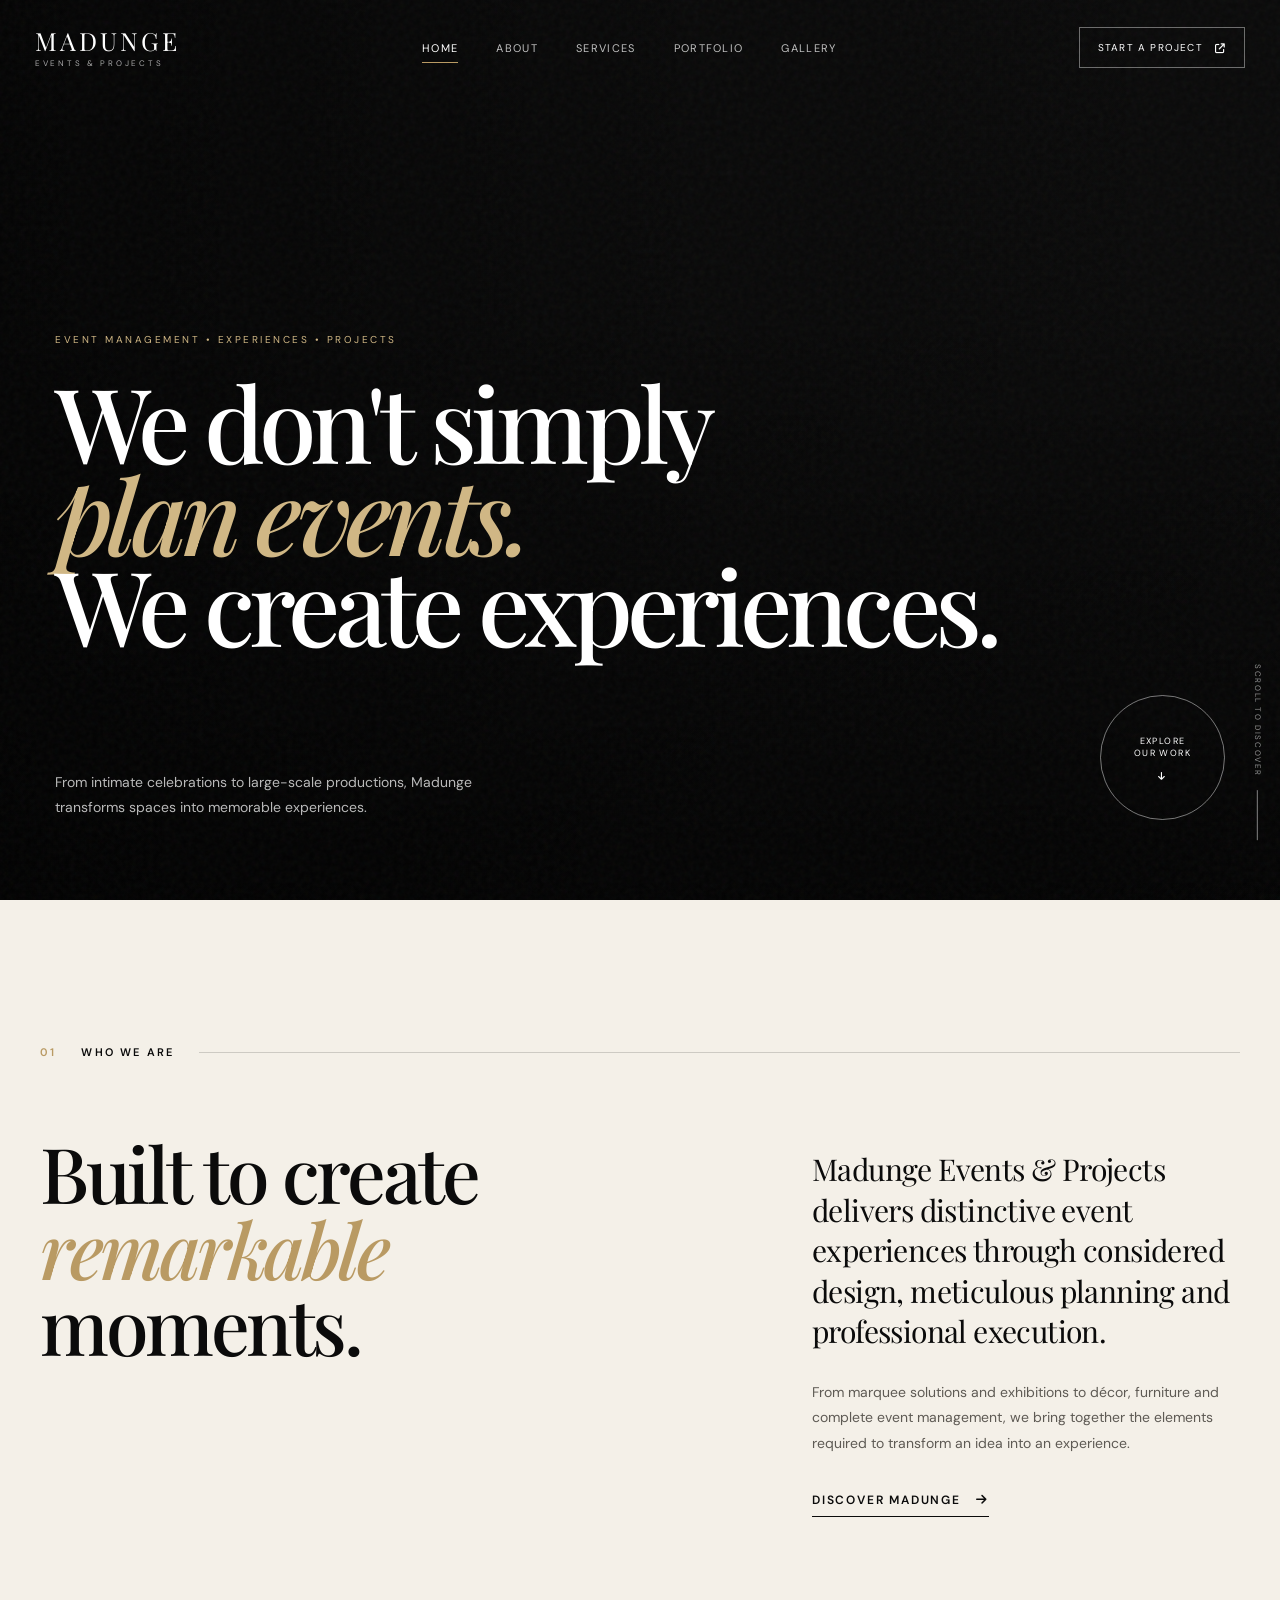
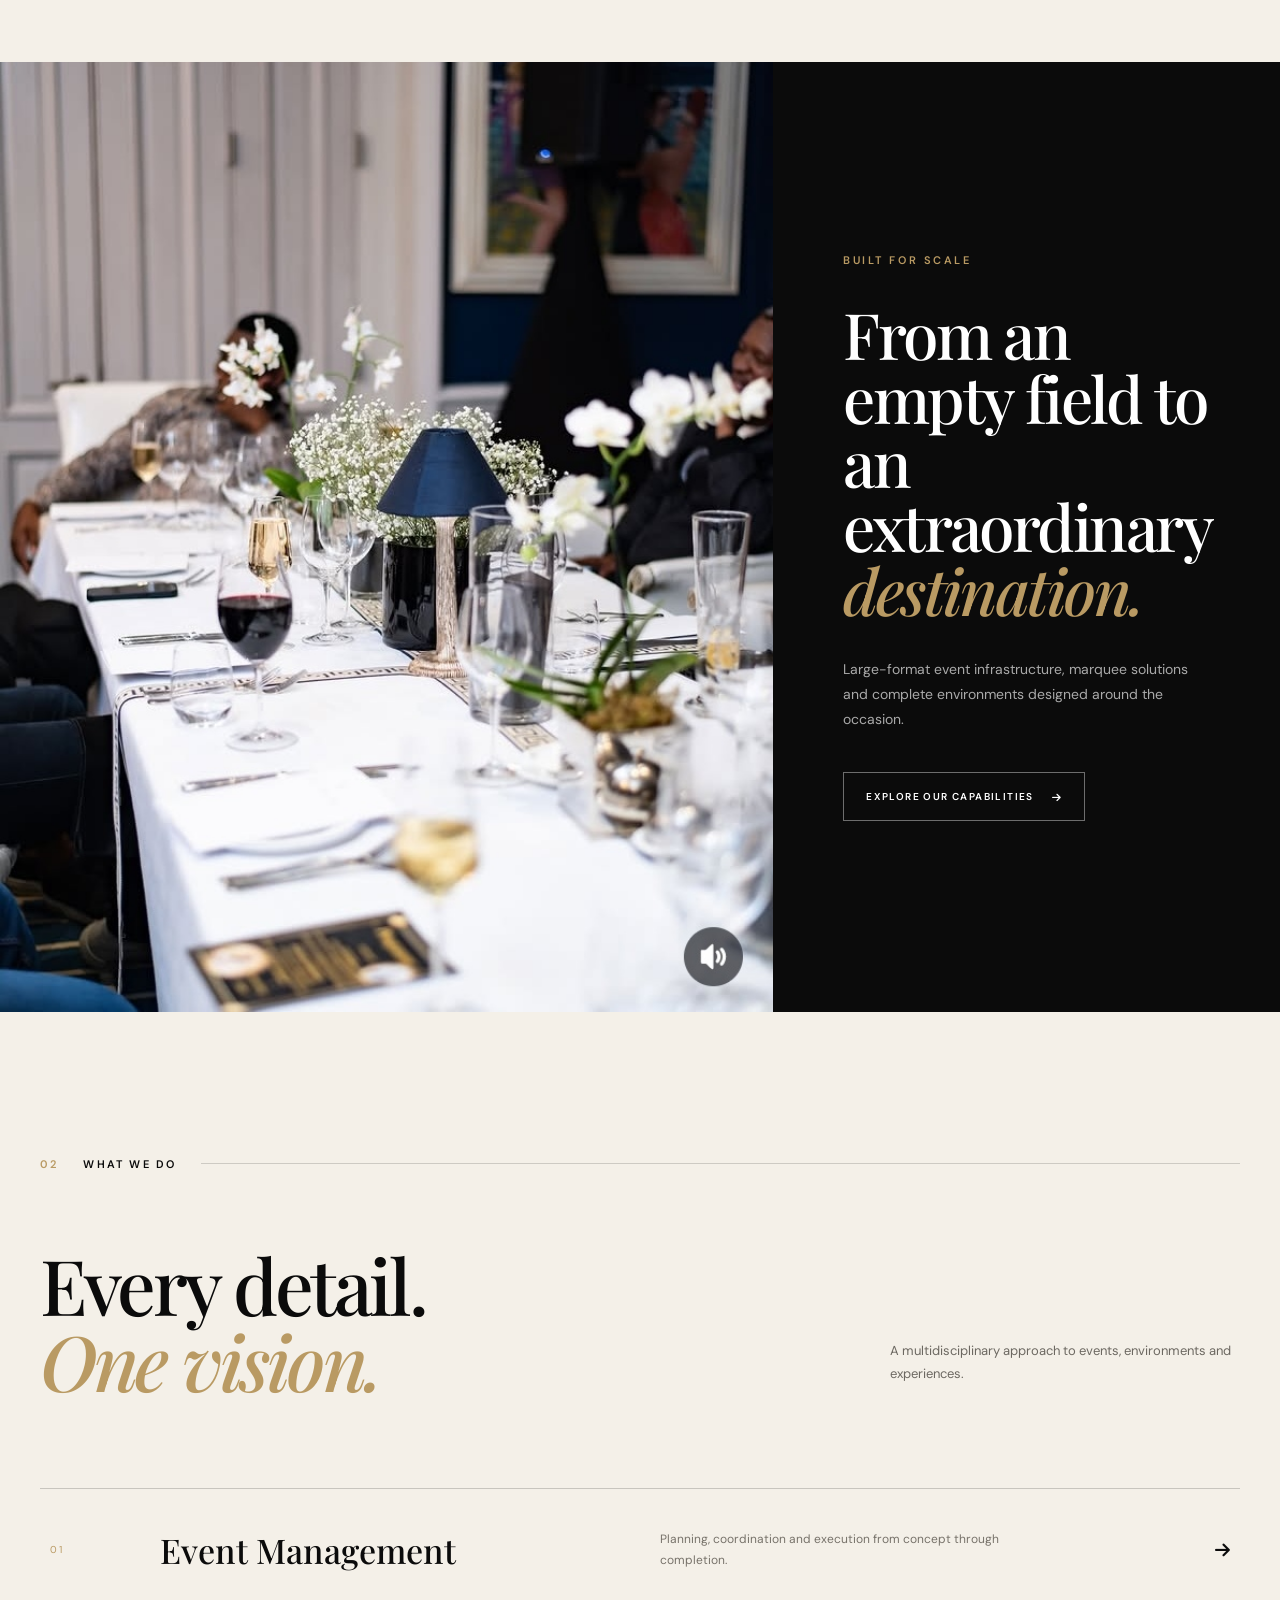
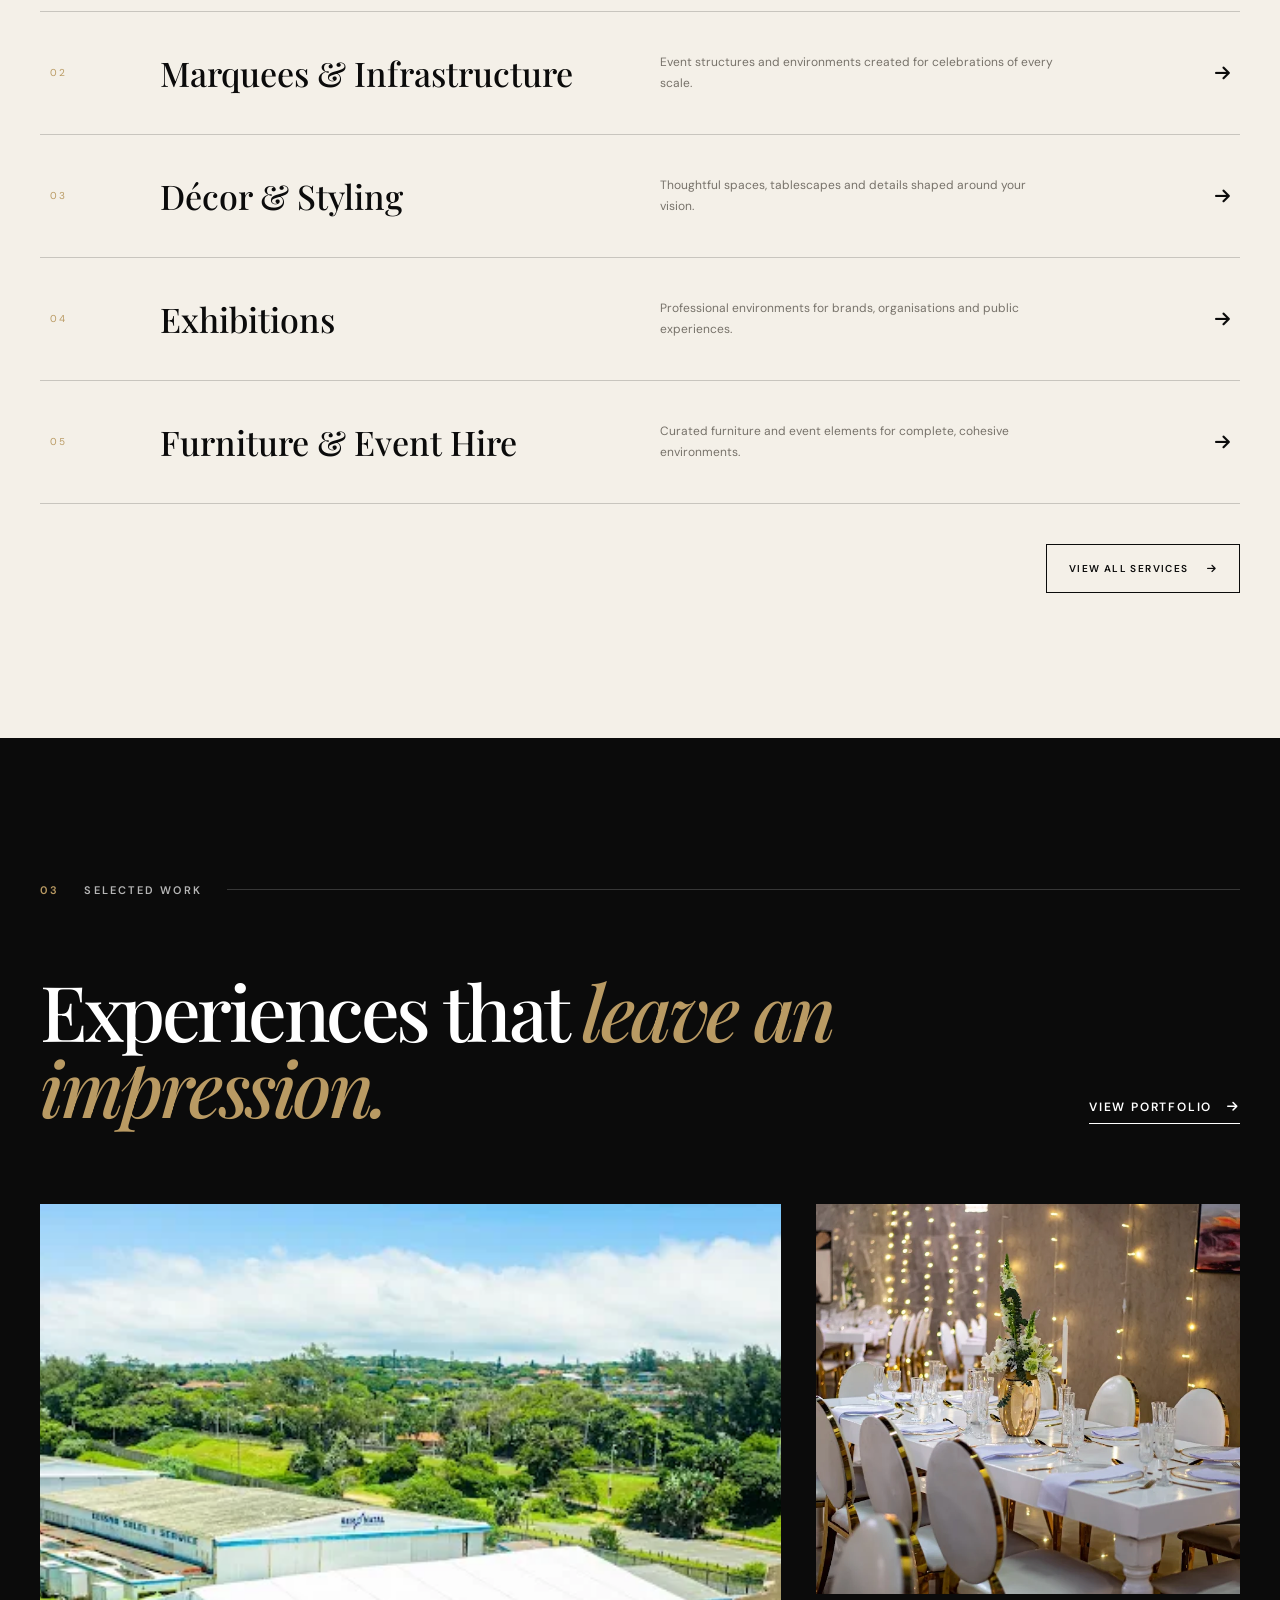
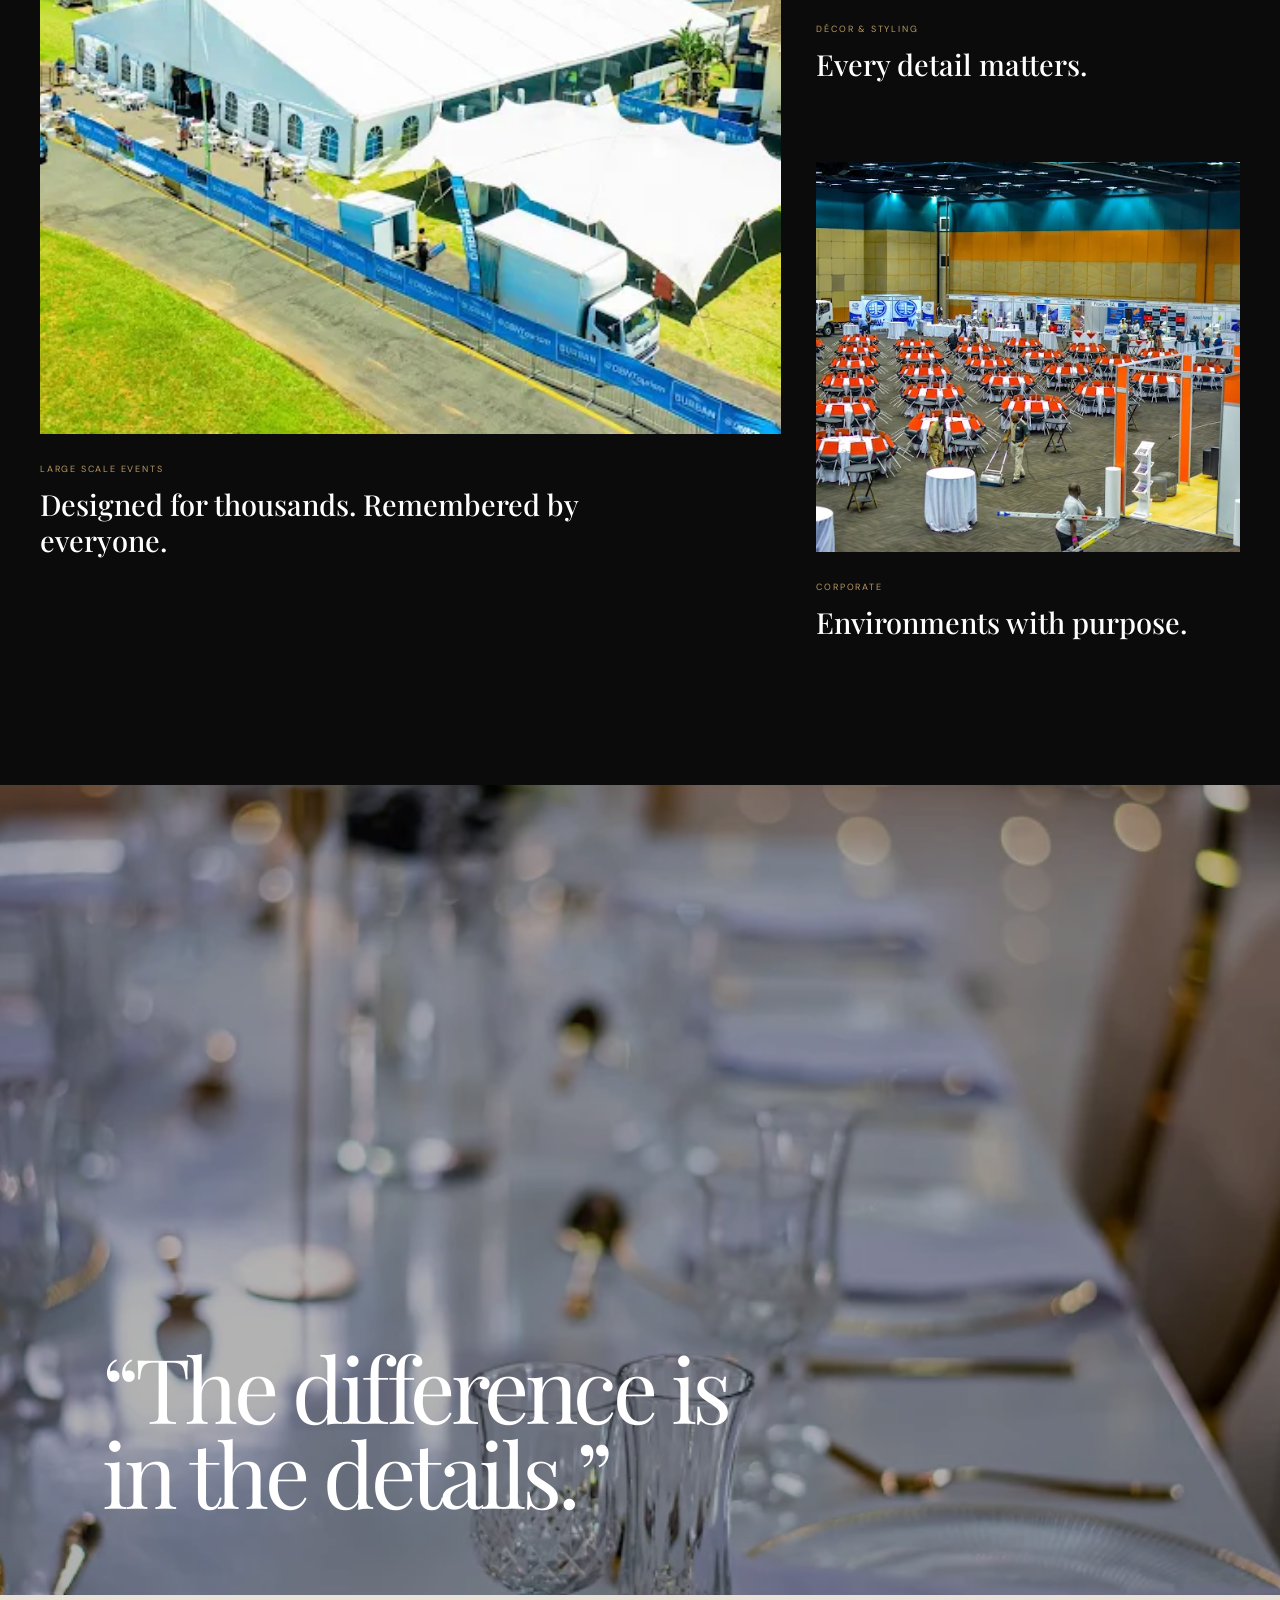
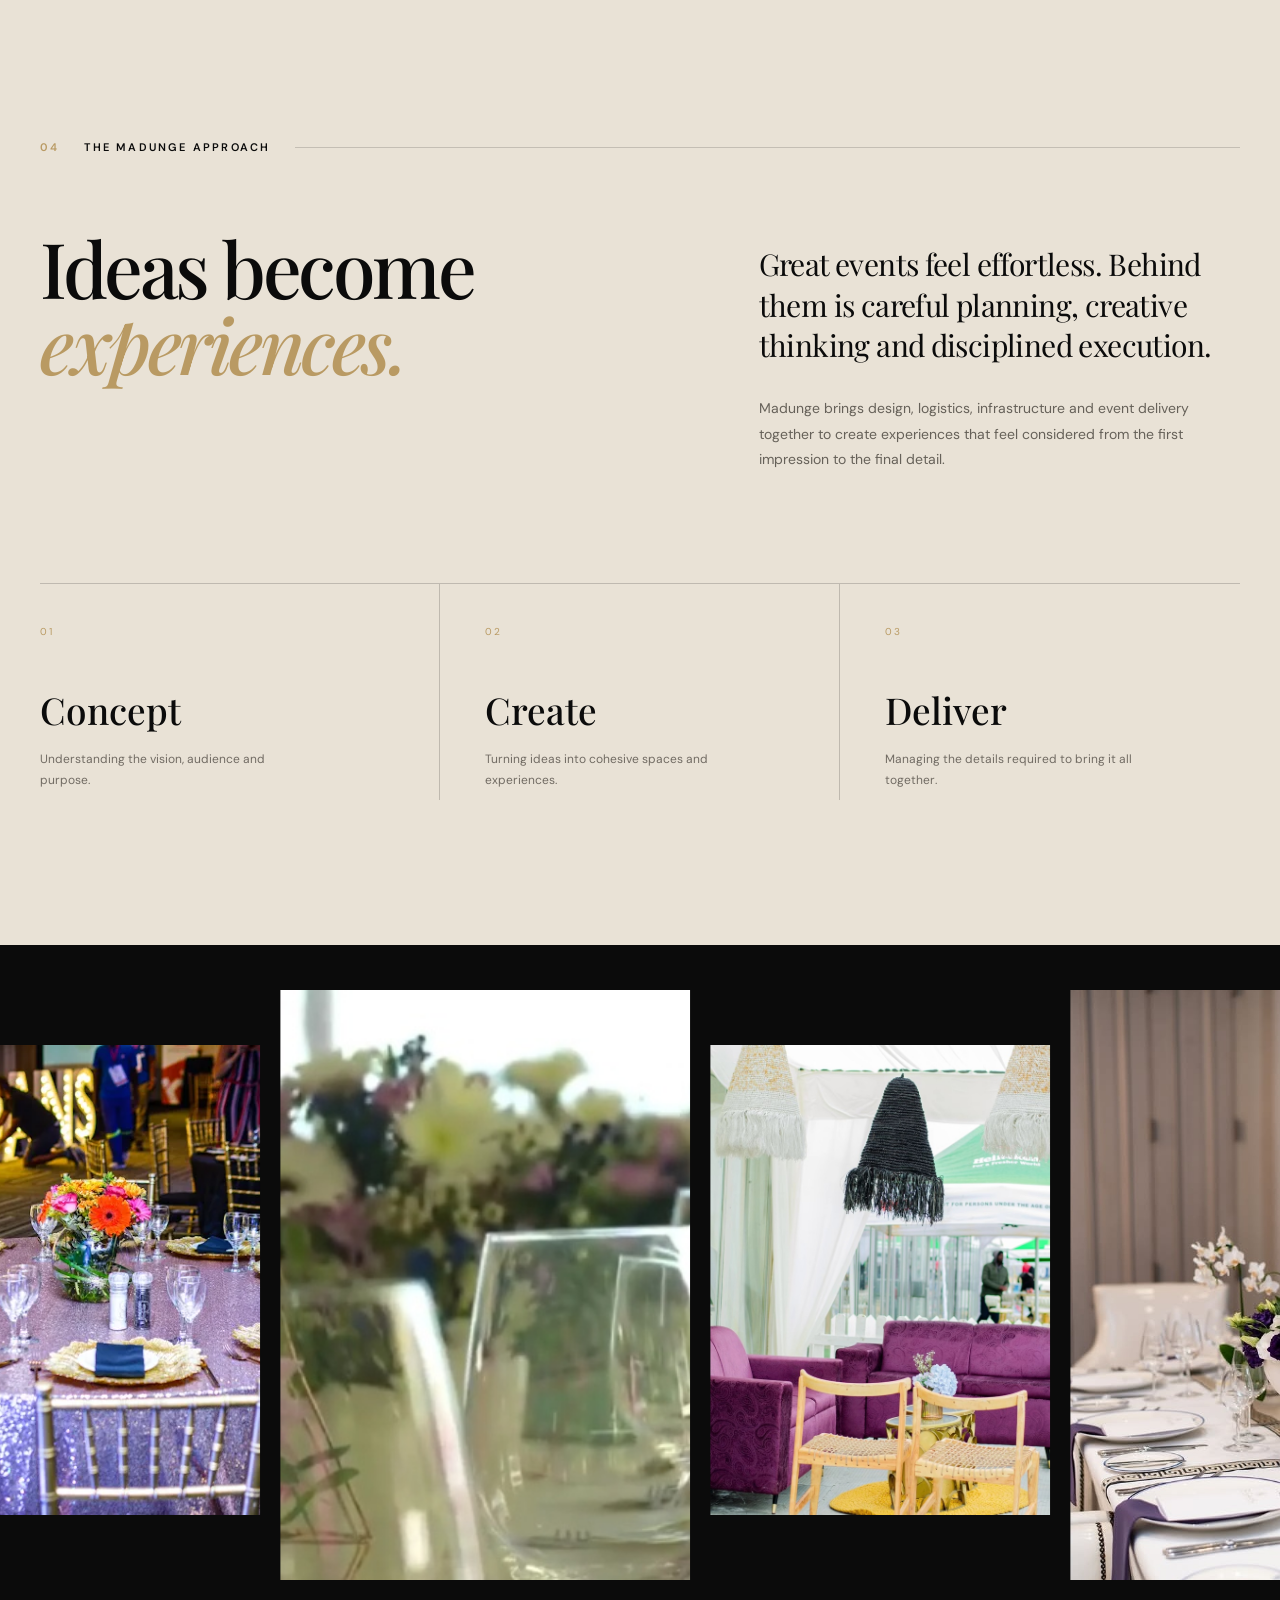
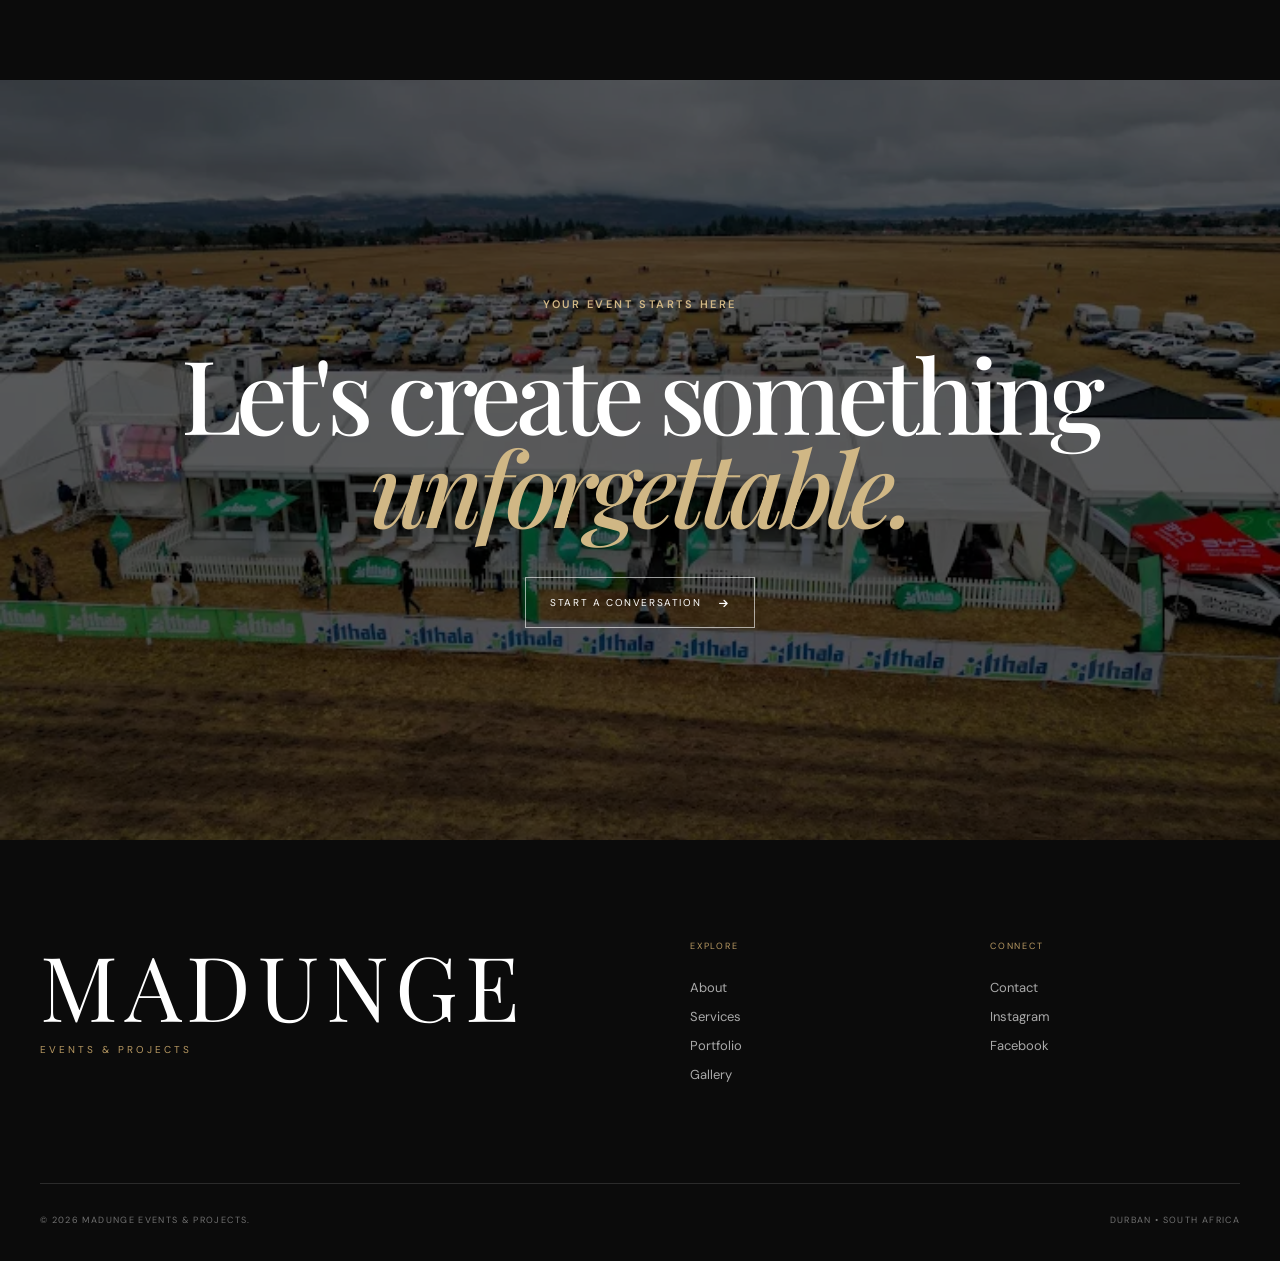
==== index.html @ 78325735 "Initial Madunge Events website" ====
<!DOCTYPE html>
<html lang="en">
<head>
    <meta charset="UTF-8">

    <meta name="viewport" content="width=device-width, initial-scale=1.0">

    <meta name="description"
          content="Madunge Events & Projects — event management, marquees, exhibitions, décor and unforgettable experiences.">

    <title>Madunge Events & Projects | Extraordinary Experiences</title>

    <!-- Google Fonts -->
    <link rel="preconnect" href="https://fonts.googleapis.com">
    <link rel="preconnect" href="https://fonts.gstatic.com" crossorigin>

    <link href="https://fonts.googleapis.com/css2?family=DM+Sans:wght@300;400;500;600&family=Playfair+Display:ital,wght@0,500;0,600;1,500&display=swap"
          rel="stylesheet">

    <!-- Font Awesome -->
    <link rel="stylesheet"
          href="https://cdnjs.cloudflare.com/ajax/libs/font-awesome/6.5.2/css/all.min.css">

    <!-- Main CSS -->
    <link rel="stylesheet" href="css/style.css">
</head>

<body>

    <!-- =====================================================
         PAGE LOADER
    ====================================================== -->

    <div class="page-loader" id="pageLoader">

        <div class="loader-inner">

            <span class="loader-eyebrow">
                Events & Projects
            </span>

            <div class="loader-brand">
                MADUNGE
            </div>

            <div class="loader-line">
                <span></span>
            </div>

        </div>

    </div>


    <!-- =====================================================
         NAVIGATION
    ====================================================== -->

    <header class="site-header" id="siteHeader">

        <div class="nav-container">

            <a href="index.html" class="brand">

                <span class="brand-main">
                    MADUNGE
                </span>

                <span class="brand-sub">
                    Events & Projects
                </span>

            </a>


            <nav class="desktop-nav">

                <a href="index.html" class="active">Home</a>
                <a href="about.html">About</a>
                <a href="services.html">Services</a>
                <a href="portfolio.html">Portfolio</a>
                <a href="gallery.html">Gallery</a>

            </nav>


            <a href="contact.html" class="nav-enquire">
                Start a Project
                <i class="fa-solid fa-arrow-up-right-from-square"></i>
            </a>


            <button class="menu-toggle"
                    id="menuToggle"
                    aria-label="Open navigation">

                <span></span>
                <span></span>

            </button>

        </div>


        <!-- MOBILE MENU -->

        <div class="mobile-menu" id="mobileMenu">

            <nav>

                <a href="index.html">Home</a>
                <a href="about.html">About</a>
                <a href="services.html">Services</a>
                <a href="portfolio.html">Portfolio</a>
                <a href="gallery.html">Gallery</a>
                <a href="contact.html">Contact</a>

            </nav>

        </div>

    </header>



    <main>


        <!-- =================================================
             HERO
        ================================================== -->

        <section class="hero">

            <video class="hero-video"
                   autoplay
                   muted
                   loop
                   playsinline>

                <source src="assets/videos/hero-event.mp4"
                        type="video/mp4">

            </video>


            <div class="hero-overlay"></div>

            <div class="hero-grain"></div>


            <div class="hero-content">

                <p class="hero-kicker reveal">
                    Event Management • Experiences • Projects
                </p>


                <h1 class="hero-title">

                    <span class="reveal">
                        We don't simply
                    </span>

                    <span class="hero-title-italic reveal">
                        plan events.
                    </span>

                    <span class="reveal">
                        We create experiences.
                    </span>

                </h1>


                <div class="hero-bottom reveal">

                    <p>
                        From intimate celebrations to large-scale
                        productions, Madunge transforms spaces into
                        memorable experiences.
                    </p>


                    <a href="portfolio.html"
                       class="circle-link"
                       aria-label="Explore our work">

                        <span>
                            Explore<br>our work
                        </span>

                        <i class="fa-solid fa-arrow-down"></i>

                    </a>

                </div>

            </div>


            <div class="hero-scroll">
                <span>Scroll to discover</span>
                <div></div>
            </div>

        </section>



        <!-- =================================================
             INTRODUCTION
        ================================================== -->

        <section class="intro section">

            <div class="container">

                <div class="section-label reveal">
                    <span>01</span>
                    <p>Who we are</p>
                </div>


                <div class="intro-grid">

                    <div class="intro-heading">

                        <h2 class="display-heading reveal">
                            Built to create
                            <em>remarkable</em>
                            moments.
                        </h2>

                    </div>


                    <div class="intro-copy reveal">

                        <p class="large-copy">
                            Madunge Events & Projects delivers
                            distinctive event experiences through
                            considered design, meticulous planning
                            and professional execution.
                        </p>

                        <p>
                            From marquee solutions and exhibitions
                            to décor, furniture and complete event
                            management, we bring together the
                            elements required to transform an idea
                            into an experience.
                        </p>

                        <a href="about.html" class="text-link">
                            Discover Madunge
                            <i class="fa-solid fa-arrow-right"></i>
                        </a>

                    </div>

                </div>

            </div>

        </section>



        <!-- =================================================
             SCALE / MARQUEE FEATURE
        ================================================== -->

        <section class="scale-feature">

            <div class="scale-image reveal-image">

                <img src="assets/images/marquee-aerial-01.webp"
                     alt="Large-scale Madunge marquee event setup">

            </div>


            <div class="scale-content">

                <span class="eyebrow reveal">
                    Built for scale
                </span>

                <h2 class="reveal">
                    From an empty field
                    to an extraordinary
                    <em>destination.</em>
                </h2>

                <p class="reveal">
                    Large-format event infrastructure,
                    marquee solutions and complete environments
                    designed around the occasion.
                </p>

                <a href="services.html" class="light-button reveal">
                    Explore our capabilities
                    <i class="fa-solid fa-arrow-right"></i>
                </a>

            </div>

        </section>



        <!-- =================================================
             SERVICES
        ================================================== -->

        <section class="services-preview section">

            <div class="container">

                <div class="section-label reveal">
                    <span>02</span>
                    <p>What we do</p>
                </div>


                <div class="services-heading">

                    <h2 class="display-heading reveal">
                        Every detail.
                        <br>
                        <em>One vision.</em>
                    </h2>

                    <p class="reveal">
                        A multidisciplinary approach to events,
                        environments and experiences.
                    </p>

                </div>


                <div class="service-list">


                    <a href="services.html"
                       class="service-row reveal">

                        <span class="service-number">01</span>

                        <h3>Event Management</h3>

                        <p>
                            Planning, coordination and execution
                            from concept through completion.
                        </p>

                        <span class="service-arrow">
                            <i class="fa-solid fa-arrow-right"></i>
                        </span>

                    </a>


                    <a href="services.html"
                       class="service-row reveal">

                        <span class="service-number">02</span>

                        <h3>Marquees & Infrastructure</h3>

                        <p>
                            Event structures and environments
                            created for celebrations of every scale.
                        </p>

                        <span class="service-arrow">
                            <i class="fa-solid fa-arrow-right"></i>
                        </span>

                    </a>


                    <a href="services.html"
                       class="service-row reveal">

                        <span class="service-number">03</span>

                        <h3>Décor & Styling</h3>

                        <p>
                            Thoughtful spaces, tablescapes and
                            details shaped around your vision.
                        </p>

                        <span class="service-arrow">
                            <i class="fa-solid fa-arrow-right"></i>
                        </span>

                    </a>


                    <a href="services.html"
                       class="service-row reveal">

                        <span class="service-number">04</span>

                        <h3>Exhibitions</h3>

                        <p>
                            Professional environments for brands,
                            organisations and public experiences.
                        </p>

                        <span class="service-arrow">
                            <i class="fa-solid fa-arrow-right"></i>
                        </span>

                    </a>


                    <a href="services.html"
                       class="service-row reveal">

                        <span class="service-number">05</span>

                        <h3>Furniture & Event Hire</h3>

                        <p>
                            Curated furniture and event elements
                            for complete, cohesive environments.
                        </p>

                        <span class="service-arrow">
                            <i class="fa-solid fa-arrow-right"></i>
                        </span>

                    </a>

                </div>


                <div class="services-button-wrap reveal">

                    <a href="services.html"
                       class="dark-button">

                        View all services
                        <i class="fa-solid fa-arrow-right"></i>

                    </a>

                </div>

            </div>

        </section>



        <!-- =================================================
             SELECTED WORK
        ================================================== -->

        <section class="selected-work section">

            <div class="container">

                <div class="section-label light-label reveal">
                    <span>03</span>
                    <p>Selected work</p>
                </div>


                <div class="work-header">

                    <h2 class="display-heading reveal">
                        Experiences that
                        <em>leave an impression.</em>
                    </h2>

                    <a href="portfolio.html"
                       class="text-link light-link reveal">

                        View portfolio
                        <i class="fa-solid fa-arrow-right"></i>

                    </a>

                </div>



                <div class="work-grid">


                    <a href="portfolio.html"
                       class="work-card work-card-large reveal">

                        <div class="work-image">

                            <img src="assets/images/marquee-aerial-02.webp"
                                 alt="Madunge large scale event">

                        </div>

                        <div class="work-info">

                            <span>Large Scale Events</span>

                            <h3>
                                Designed for thousands.
                                Remembered by everyone.
                            </h3>

                        </div>

                    </a>



                    <a href="portfolio.html"
                       class="work-card reveal">

                        <div class="work-image">

                            <img src="assets/images/luxury-table-02.webp"
                                 alt="Luxury table setting by Madunge">

                        </div>

                        <div class="work-info">

                            <span>Décor & Styling</span>

                            <h3>
                                Every detail matters.
                            </h3>

                        </div>

                    </a>



                    <a href="portfolio.html"
                       class="work-card reveal">

                        <div class="work-image">

                            <img src="assets/images/corporate-event.jpg"
                                 alt="Corporate event by Madunge">

                        </div>

                        <div class="work-info">

                            <span>Corporate</span>

                            <h3>
                                Environments with purpose.
                            </h3>

                        </div>

                    </a>


                </div>

            </div>

        </section>



        <!-- =================================================
             EDITORIAL IMAGE BREAK
        ================================================== -->

        <section class="editorial-break">

            <div class="editorial-image">

                <img src="assets/images/luxury-table-03.webp"
                     alt="Madunge event tablescape">

            </div>


            <div class="editorial-quote reveal">

                <p>
                    “The difference is
                    in the details.”
                </p>

            </div>

        </section>



        <!-- =================================================
             EXPERIENCE / CREDIBILITY
        ================================================== -->

        <section class="experience section">

            <div class="container">

                <div class="section-label reveal">
                    <span>04</span>
                    <p>The Madunge approach</p>
                </div>


                <div class="experience-grid">

                    <div>

                        <h2 class="display-heading reveal">
                            Ideas become
                            <em>experiences.</em>
                        </h2>

                    </div>


                    <div class="experience-copy">

                        <p class="large-copy reveal">
                            Great events feel effortless.
                            Behind them is careful planning,
                            creative thinking and disciplined
                            execution.
                        </p>

                        <p class="reveal">
                            Madunge brings design, logistics,
                            infrastructure and event delivery
                            together to create experiences that
                            feel considered from the first
                            impression to the final detail.
                        </p>

                    </div>

                </div>



                <div class="experience-values">

                    <div class="value reveal">
                        <span>01</span>
                        <h3>Concept</h3>
                        <p>
                            Understanding the vision,
                            audience and purpose.
                        </p>
                    </div>


                    <div class="value reveal">
                        <span>02</span>
                        <h3>Create</h3>
                        <p>
                            Turning ideas into cohesive
                            spaces and experiences.
                        </p>
                    </div>


                    <div class="value reveal">
                        <span>03</span>
                        <h3>Deliver</h3>
                        <p>
                            Managing the details required
                            to bring it all together.
                        </p>
                    </div>

                </div>

            </div>

        </section>



        <!-- =================================================
             GALLERY STRIP
        ================================================== -->

        <section class="gallery-strip">

            <div class="gallery-track">

                <div class="gallery-item">
                    <img src="assets/images/luxury-table-01.webp"
                         alt="Madunge event décor">
                </div>

                <div class="gallery-item tall">
                    <img src="assets/images/event-detail-4.jpg"
                         alt="Madunge event detail">
                </div>

                <div class="gallery-item">
                    <img src="assets/images/event-lounge.jpg"
                         alt="Madunge lounge setup">
                </div>

                <div class="gallery-item tall">
                    <img src="assets/images/luxury-table-06.webp"
                         alt="Madunge luxury event">
                </div>

                <div class="gallery-item">
                    <img src="assets/images/marquee-aerial-05.webp"
                         alt="Madunge marquee event">
                </div>

            </div>

        </section>



        <!-- =================================================
             FINAL CTA
        ================================================== -->

        <section class="final-cta">

            <div class="final-cta-bg">

                <img src="assets/images/marquee-aerial-03.webp"
                     alt="Madunge event">

            </div>

            <div class="final-cta-overlay"></div>


            <div class="final-cta-content">

                <span class="eyebrow reveal">
                    Your event starts here
                </span>

                <h2 class="reveal">
                    Let's create something
                    <em>unforgettable.</em>
                </h2>

                <a href="contact.html"
                   class="cta-button reveal">

                    Start a conversation
                    <i class="fa-solid fa-arrow-right"></i>

                </a>

            </div>

        </section>


    </main>



    <!-- =====================================================
         FOOTER
    ====================================================== -->

    <footer class="footer">

        <div class="container">

            <div class="footer-top">

                <div class="footer-brand">

                    <span class="footer-logo">
                        MADUNGE
                    </span>

                    <p>
                        Events & Projects
                    </p>

                </div>


                <div class="footer-links">

                    <div>

                        <span class="footer-heading">
                            Explore
                        </span>

                        <a href="about.html">About</a>
                        <a href="services.html">Services</a>
                        <a href="portfolio.html">Portfolio</a>
                        <a href="gallery.html">Gallery</a>

                    </div>


                    <div>

                        <span class="footer-heading">
                            Connect
                        </span>

                        <a href="contact.html">Contact</a>

                        <!-- Replace # with official social links -->
                       <a href="https://www.instagram.com/madungeevents/"
   target="_blank"
   rel="noopener noreferrer">
    Instagram
</a>

<a href="https://www.facebook.com/367546593577788"
   target="_blank"
   rel="noopener noreferrer">
    Facebook
</a>

                    </div>

                </div>

            </div>


            <div class="footer-bottom">

                <p>
                    © <span id="currentYear"></span>
                    Madunge Events & Projects.
                </p>

                <p>
                    Durban • South Africa
                </p>

            </div>

        </div>

    </footer>


    <script src="js/main.js"></script>

</body>
</html>
---- css/style.css ----
/* =========================================================
   MADUNGE EVENTS & PROJECTS
   Main Stylesheet
   ========================================================= */


/* =========================================================
   ROOT
   ========================================================= */

:root {
    --black: #0b0b0b;
    --black-soft: #111111;
    --charcoal: #181818;

    --ivory: #f4f0e8;
    --cream: #e9e2d6;
    --white: #ffffff;

    --gold: #b99a63;
    --gold-light: #d0b785;

    --grey: #aaa7a0;
    --border: rgba(255, 255, 255, 0.16);

    --serif: "Playfair Display", Georgia, serif;
    --sans: "DM Sans", Arial, sans-serif;

    --container: 1380px;

    --ease: cubic-bezier(.22, 1, .36, 1);
}


/* =========================================================
   RESET
   ========================================================= */

* {
    margin: 0;
    padding: 0;
    box-sizing: border-box;
}

html {
    scroll-behavior: smooth;
}

body {
    font-family: var(--sans);
    background: var(--ivory);
    color: var(--black);
    overflow-x: hidden;
    -webkit-font-smoothing: antialiased;
}

body.menu-open {
    overflow: hidden;
}

img,
video {
    display: block;
    width: 100%;
}

img {
    object-fit: cover;
}

a {
    color: inherit;
    text-decoration: none;
}

button {
    font: inherit;
}

::selection {
    background: var(--gold);
    color: var(--black);
}


/* =========================================================
   GENERAL
   ========================================================= */

.container {
    width: min(calc(100% - 80px), var(--container));
    margin: auto;
}

.section {
    padding: 145px 0;
}

.eyebrow {
    display: inline-block;
    font-size: 11px;
    text-transform: uppercase;
    letter-spacing: .23em;
    font-weight: 600;
}

.section-label {
    display: flex;
    align-items: center;
    gap: 25px;
    margin-bottom: 75px;

    font-size: 11px;
    text-transform: uppercase;
    letter-spacing: .2em;
    font-weight: 600;
}

.section-label span {
    color: var(--gold);
}

.section-label::after {
    content: "";
    height: 1px;
    flex: 1;
    background: rgba(0, 0, 0, .16);
}

.light-label {
    color: rgba(255, 255, 255, .7);
}

.light-label::after {
    background: rgba(255, 255, 255, .18);
}

.display-heading {
    font-family: var(--serif);
    font-size: clamp(54px, 6vw, 96px);
    font-weight: 500;
    line-height: .99;
    letter-spacing: -.045em;
}

.display-heading em {
    color: var(--gold);
    font-weight: 500;
}

.large-copy {
    font-family: var(--serif);
    font-size: 30px;
    line-height: 1.35;
    letter-spacing: -.02em;
}

.text-link {
    display: inline-flex;
    align-items: center;
    gap: 15px;

    margin-top: 35px;

    font-size: 12px;
    text-transform: uppercase;
    letter-spacing: .15em;
    font-weight: 600;

    padding-bottom: 8px;
    border-bottom: 1px solid currentColor;
}

.text-link i {
    transition: transform .35s var(--ease);
}

.text-link:hover i {
    transform: translateX(6px);
}


/* =========================================================
   LOADER
   ========================================================= */

.page-loader {
    position: fixed;
    inset: 0;
    z-index: 99999;

    display: flex;
    justify-content: center;
    align-items: center;

    background: var(--black);
    color: var(--white);

    transition:
        opacity .8s var(--ease),
        visibility .8s var(--ease);
}

.page-loader.loaded {
    opacity: 0;
    visibility: hidden;
    pointer-events: none;
}

.loader-inner {
    width: min(430px, 80vw);
    text-align: center;
}

.loader-eyebrow {
    display: block;
    margin-bottom: 13px;

    color: var(--gold-light);

    text-transform: uppercase;
    letter-spacing: .34em;
    font-size: 9px;
}

.loader-brand {
    font-family: var(--serif);
    font-size: clamp(45px, 7vw, 78px);
    letter-spacing: .08em;
}

.loader-line {
    width: 100%;
    height: 1px;

    background: rgba(255, 255, 255, .16);

    margin-top: 28px;

    overflow: hidden;
}

.loader-line span {
    display: block;

    width: 100%;
    height: 100%;

    background: var(--gold);

    transform: translateX(-100%);
    animation: loaderLine 1.5s var(--ease) forwards;
}

@keyframes loaderLine {
    to {
        transform: translateX(0);
    }
}


/* =========================================================
   HEADER
   ========================================================= */

.site-header {
    position: fixed;
    top: 0;
    left: 0;
    width: 100%;

    z-index: 1000;

    color: var(--white);

    transition:
        background .4s ease,
        color .4s ease,
        border .4s ease;
}

.site-header.scrolled {
    background: rgba(10, 10, 10, .92);
    backdrop-filter: blur(16px);
    -webkit-backdrop-filter: blur(16px);

    border-bottom: 1px solid rgba(255, 255, 255, .08);
}

.nav-container {
    width: min(calc(100% - 70px), 1500px);
    height: 95px;
    margin: auto;

    display: flex;
    align-items: center;
    justify-content: space-between;
}

.brand {
    display: flex;
    flex-direction: column;
    line-height: 1;
}

.brand-main {
    font-family: var(--serif);
    font-size: 25px;
    letter-spacing: .12em;
}

.brand-sub {
    margin-top: 6px;

    font-size: 8px;
    text-transform: uppercase;
    letter-spacing: .34em;

    color: rgba(255, 255, 255, .65);
}

.desktop-nav {
    display: flex;
    gap: 38px;
}

.desktop-nav a {
    position: relative;

    font-size: 11px;
    text-transform: uppercase;
    letter-spacing: .12em;

    color: rgba(255, 255, 255, .74);

    transition: color .25s ease;
}

.desktop-nav a:hover,
.desktop-nav a.active {
    color: var(--white);
}

.desktop-nav a::after {
    content: "";

    position: absolute;
    left: 0;
    bottom: -8px;

    width: 0;
    height: 1px;

    background: var(--gold);

    transition: width .35s var(--ease);
}

.desktop-nav a:hover::after,
.desktop-nav a.active::after {
    width: 100%;
}

.nav-enquire {
    display: flex;
    align-items: center;
    gap: 12px;

    border: 1px solid rgba(255, 255, 255, .4);

    padding: 13px 18px;

    font-size: 10px;
    text-transform: uppercase;
    letter-spacing: .12em;

    transition:
        background .3s ease,
        color .3s ease;
}

.nav-enquire:hover {
    background: var(--white);
    color: var(--black);
}

.menu-toggle {
    display: none;

    width: 45px;
    height: 45px;

    background: transparent;
    border: none;

    cursor: pointer;

    position: relative;
    z-index: 1002;
}

.menu-toggle span {
    position: absolute;
    left: 7px;

    width: 31px;
    height: 1px;

    background: white;

    transition: .4s var(--ease);
}

.menu-toggle span:first-child {
    top: 18px;
}

.menu-toggle span:last-child {
    top: 27px;
}

.menu-toggle.active span:first-child {
    top: 22px;
    transform: rotate(45deg);
}

.menu-toggle.active span:last-child {
    top: 22px;
    transform: rotate(-45deg);
}


/* =========================================================
   MOBILE MENU
   ========================================================= */

.mobile-menu {
    position: fixed;
    inset: 0;

    background: var(--black);

    display: flex;
    align-items: center;

    padding: 120px 40px 50px;

    transform: translateY(-100%);
    transition: transform .75s var(--ease);

    z-index: 1001;

    overflow: hidden;
    visibility: hidden;
    pointer-events: none;
}

.mobile-menu.active {
    transform: translateY(0);
    visibility: visible;
    pointer-events: auto;
}

.mobile-menu nav {
    display: flex;
    flex-direction: column;
}

.mobile-menu a {
    font-family: var(--serif);

    font-size: clamp(45px, 12vw, 75px);

    line-height: 1.15;

    color: var(--white);

    transition: color .25s ease;
}

.mobile-menu a:hover {
    color: var(--gold);
}


/* =========================================================
   HERO
   ========================================================= */

.hero {
    position: relative;

    width: 100%;
    min-height: 100vh;

    display: flex;
    align-items: flex-end;

    overflow: hidden;

    background: var(--black);
    color: var(--white);
}

.hero-video {
    position: absolute;
    inset: 0;

    width: 100%;
    height: 100%;

    object-fit: cover;
}

.hero-overlay {
    position: absolute;
    inset: 0;

    background:
        linear-gradient(
            90deg,
            rgba(0, 0, 0, .72) 0%,
            rgba(0, 0, 0, .30) 55%,
            rgba(0, 0, 0, .2) 100%
        ),
        linear-gradient(
            0deg,
            rgba(0, 0, 0, .70) 0%,
            rgba(0, 0, 0, .02) 65%
        );
}

.hero-grain {
    position: absolute;
    inset: 0;

    opacity: .13;
    pointer-events: none;

    background-image:
        url("data:image/svg+xml,%3Csvg viewBox='0 0 180 180' xmlns='http://www.w3.org/2000/svg'%3E%3Cfilter id='noise'%3E%3CfeTurbulence type='fractalNoise' baseFrequency='.9' numOctaves='4' stitchTiles='stitch'/%3E%3C/filter%3E%3Crect width='100%25' height='100%25' filter='url(%23noise)' opacity='.35'/%3E%3C/svg%3E");
}

.hero-content {
    position: relative;
    z-index: 5;

    width: min(calc(100% - 110px), 1450px);

    margin: 0 auto;
    padding: 170px 0 80px;
}

.hero-kicker {
    margin-bottom: 30px;

    font-size: 10px;
    text-transform: uppercase;
    letter-spacing: .25em;

    color: var(--gold-light);
}

.hero-title {
    max-width: 1200px;

    font-family: var(--serif);

    font-size: clamp(63px, 8.1vw, 135px);

    line-height: .88;

    font-weight: 500;

    letter-spacing: -.055em;
}

.hero-title span {
    display: block;
}

.hero-title-italic {
    font-style: italic;
    color: var(--gold-light);
}

.hero-bottom {
    display: flex;
    justify-content: space-between;
    align-items: flex-end;

    margin-top: 45px;
}

.hero-bottom > p {
    max-width: 440px;

    color: rgba(255, 255, 255, .72);

    font-size: 14px;
    line-height: 1.8;
}

.circle-link {
    width: 125px;
    height: 125px;

    border: 1px solid rgba(255, 255, 255, .45);
    border-radius: 50%;

    display: flex;
    flex-direction: column;
    justify-content: center;
    align-items: center;

    gap: 12px;

    text-align: center;

    font-size: 9px;
    text-transform: uppercase;
    letter-spacing: .15em;

    transition:
        background .35s ease,
        color .35s ease,
        transform .35s var(--ease);
}

.circle-link:hover {
    background: var(--gold);
    color: var(--black);

    transform: scale(1.06);
}

.hero-scroll {
    position: absolute;
    z-index: 6;

    right: 22px;
    bottom: 55px;

    display: flex;
    align-items: center;
    gap: 13px;

    transform: rotate(90deg);
    transform-origin: right center;

    font-size: 8px;
    text-transform: uppercase;
    letter-spacing: .2em;

    color: rgba(255, 255, 255, .55);
}

.hero-scroll div {
    width: 50px;
    height: 1px;

    background: rgba(255, 255, 255, .5);
}


/* =========================================================
   INTRO
   ========================================================= */

.intro {
    background: var(--ivory);
}

.intro-grid {
    display: grid;

    grid-template-columns: 1.2fr .8fr;

    gap: 130px;

    align-items: start;
}

.intro-heading .display-heading {
    max-width: 750px;
}

.intro-copy {
    padding-top: 15px;
}

.intro-copy > p:not(.large-copy) {
    margin-top: 28px;

    font-size: 14px;
    line-height: 1.85;

    color: #5e5a54;
}


/* =========================================================
   SCALE FEATURE
   ========================================================= */

.scale-feature {
    display: grid;

    grid-template-columns: 1.35fr .65fr;

    min-height: 790px;

    background: var(--black);
    color: var(--white);
}

.scale-image {
    overflow: hidden;
}

.scale-image img {
    width: 100%;
    height: 100%;

    object-fit: cover;

    transition: transform 1.2s var(--ease);
}

.scale-feature:hover .scale-image img {
    transform: scale(1.025);
}

.scale-content {
    padding: 100px 70px;

    display: flex;
    flex-direction: column;
    justify-content: center;
}

.scale-content .eyebrow {
    color: var(--gold);
    margin-bottom: 35px;
}

.scale-content h2 {
    font-family: var(--serif);

    font-size: clamp(50px, 5vw, 78px);

    line-height: 1;

    font-weight: 500;

    letter-spacing: -.04em;
}

.scale-content h2 em {
    color: var(--gold);
    font-weight: 500;
}

.scale-content p {
    max-width: 440px;

    margin-top: 35px;

    color: rgba(255, 255, 255, .65);

    font-size: 14px;
    line-height: 1.8;
}

.light-button,
.dark-button {
    width: fit-content;

    display: inline-flex;
    align-items: center;
    gap: 18px;

    margin-top: 40px;

    padding: 17px 22px;

    font-size: 10px;
    font-weight: 600;

    text-transform: uppercase;
    letter-spacing: .14em;

    transition:
        background .3s ease,
        color .3s ease;
}

.light-button {
    border: 1px solid rgba(255, 255, 255, .4);
}

.light-button:hover {
    background: var(--white);
    color: var(--black);
}

.dark-button {
    border: 1px solid var(--black);
}

.dark-button:hover {
    background: var(--black);
    color: var(--white);
}


/* =========================================================
   SERVICES
   ========================================================= */

.services-preview {
    background: var(--ivory);
}

.services-heading {
    display: flex;
    align-items: flex-end;
    justify-content: space-between;

    gap: 60px;

    margin-bottom: 90px;
}

.services-heading > p {
    max-width: 350px;

    margin-bottom: 12px;

    color: #6c6861;

    line-height: 1.8;
    font-size: 13px;
}

.service-list {
    border-top: 1px solid rgba(0, 0, 0, .18);
}

.service-row {
    display: grid;

    grid-template-columns: 80px 1fr 1fr 70px;

    align-items: center;

    gap: 30px;

    padding: 38px 10px;

    border-bottom: 1px solid rgba(0, 0, 0, .18);

    transition:
        background .35s ease,
        padding .35s var(--ease);
}

.service-row:hover {
    background: rgba(185, 154, 99, .09);

    padding-left: 25px;
    padding-right: 25px;
}

.service-number {
    font-size: 10px;
    color: var(--gold);

    letter-spacing: .15em;
}

.service-row h3 {
    font-family: var(--serif);

    font-size: 34px;

    font-weight: 500;
}

.service-row p {
    max-width: 400px;

    color: #77726a;

    font-size: 12px;
    line-height: 1.7;
}

.service-arrow {
    display: flex;
    justify-content: flex-end;

    font-size: 17px;

    transition: transform .35s var(--ease);
}

.service-row:hover .service-arrow {
    transform: translateX(8px);
}

.services-button-wrap {
    display: flex;
    justify-content: flex-end;
}


/* =========================================================
   SELECTED WORK
   ========================================================= */

.selected-work {
    background: var(--black);
    color: var(--white);
}

.work-header {
    display: flex;
    align-items: flex-end;
    justify-content: space-between;

    gap: 60px;

    margin-bottom: 80px;
}

.work-header .display-heading {
    max-width: 850px;
}

.light-link {
    flex-shrink: 0;
}

.work-grid {
    display: grid;

    grid-template-columns: 1.4fr .8fr;

    gap: 80px 35px;
}

.work-card-large {
    grid-row: span 2;
}

.work-image {
    overflow: hidden;
    background: #222;
}

.work-card-large .work-image {
    height: 830px;
}

.work-card:not(.work-card-large) .work-image {
    height: 390px;
}

.work-image img {
    width: 100%;
    height: 100%;

    object-fit: cover;

    transition: transform .9s var(--ease);
}

.work-card:hover img {
    transform: scale(1.035);
}

.work-info {
    padding-top: 22px;
}

.work-info span {
    color: var(--gold);

    font-size: 9px;

    text-transform: uppercase;
    letter-spacing: .2em;
}

.work-info h3 {
    max-width: 620px;

    margin-top: 9px;

    font-family: var(--serif);

    font-size: 29px;

    font-weight: 500;

    line-height: 1.25;
}


/* =========================================================
   EDITORIAL BREAK
   ========================================================= */

.editorial-break {
    position: relative;

    height: min(90vh, 900px);

    overflow: hidden;

    background: var(--black);
}

.editorial-image {
    position: absolute;
    inset: 0;
}

.editorial-image img {
    width: 100%;
    height: 100%;

    object-fit: cover;
}

.editorial-image::after {
    content: "";

    position: absolute;
    inset: 0;

    background: rgba(0, 0, 0, .3);
}

.editorial-quote {
    position: absolute;

    left: 8%;
    bottom: 10%;

    z-index: 3;

    color: white;
}

.editorial-quote p {
    max-width: 700px;

    font-family: var(--serif);

    font-size: clamp(55px, 7vw, 110px);

    line-height: .95;

    letter-spacing: -.05em;
}


/* =========================================================
   EXPERIENCE
   ========================================================= */

.experience {
    background: var(--cream);
}

.experience-grid {
    display: grid;

    grid-template-columns: 1.1fr .9fr;

    gap: 130px;
}

.experience-copy {
    padding-top: 15px;
}

.experience-copy > p:not(.large-copy) {
    margin-top: 30px;

    color: #666159;

    line-height: 1.85;

    font-size: 14px;
}

.experience-values {
    display: grid;

    grid-template-columns: repeat(3, 1fr);

    margin-top: 110px;

    border-top: 1px solid rgba(0, 0, 0, .18);
}

.value {
    padding: 35px 45px 10px 0;

    border-right: 1px solid rgba(0, 0, 0, .18);
}

.value:not(:first-child) {
    padding-left: 45px;
}

.value:last-child {
    border-right: 0;
}

.value span {
    color: var(--gold);

    font-size: 10px;

    letter-spacing: .15em;
}

.value h3 {
    margin-top: 45px;

    font-family: var(--serif);

    font-size: 37px;

    font-weight: 500;
}

.value p {
    margin-top: 15px;

    max-width: 260px;

    color: #716b63;

    font-size: 12px;
    line-height: 1.7;
}


/* =========================================================
   GALLERY STRIP
   ========================================================= */

.gallery-strip {
    background: var(--black);

    padding: 100px 0;

    overflow: hidden;
}

.gallery-track {
    display: flex;

    gap: 20px;

    width: max-content;

    transform: translateX(-3vw);
}

.gallery-item {
    width: 340px;
    height: 470px;

    overflow: hidden;
}

.gallery-item.tall {
    width: 410px;
    height: 590px;

    margin-top: -55px;
}

.gallery-item img {
    width: 100%;
    height: 100%;

    object-fit: cover;

    transition: transform .8s var(--ease);
}

.gallery-item:hover img {
    transform: scale(1.04);
}


/* =========================================================
   FINAL CTA
   ========================================================= */

.final-cta {
    position: relative;

    min-height: 760px;

    display: flex;
    align-items: center;
    justify-content: center;

    overflow: hidden;

    color: white;
    text-align: center;

    background: var(--black);
}

.final-cta-bg {
    position: absolute;
    inset: 0;
}

.final-cta-bg img {
    width: 100%;
    height: 100%;

    object-fit: cover;
}

.final-cta-overlay {
    position: absolute;
    inset: 0;

    background: rgba(0, 0, 0, .63);
}

.final-cta-content {
    position: relative;

    z-index: 3;

    width: min(1000px, calc(100% - 50px));
}

.final-cta .eyebrow {
    color: var(--gold-light);

    margin-bottom: 35px;
}

.final-cta h2 {
    font-family: var(--serif);

    font-size: clamp(60px, 8vw, 120px);

    line-height: .91;

    font-weight: 500;

    letter-spacing: -.055em;
}

.final-cta h2 em {
    color: var(--gold-light);

    font-weight: 500;
}

.cta-button {
    display: inline-flex;
    align-items: center;

    gap: 18px;

    margin-top: 45px;

    border: 1px solid rgba(255, 255, 255, .6);

    padding: 18px 24px;

    font-size: 10px;

    text-transform: uppercase;
    letter-spacing: .16em;

    transition:
        background .3s ease,
        color .3s ease;
}

.cta-button:hover {
    background: white;
    color: black;
}


/* =========================================================
   FOOTER
   ========================================================= */

.footer {
    background: var(--black);

    color: white;

    padding: 100px 0 35px;
}

.footer-top {
    display: grid;

    grid-template-columns: 1fr 1fr;

    gap: 100px;

    padding-bottom: 100px;
}

.footer-logo {
    display: block;

    font-family: var(--serif);

    font-size: clamp(55px, 7vw, 100px);

    letter-spacing: .08em;

    line-height: 1;
}

.footer-brand p {
    margin-top: 13px;

    color: var(--gold);

    font-size: 10px;

    text-transform: uppercase;
    letter-spacing: .3em;
}

.footer-links {
    display: grid;

    grid-template-columns: 1fr 1fr;

    gap: 50px;

    align-self: end;
}

.footer-links > div {
    display: flex;

    flex-direction: column;

    gap: 12px;
}

.footer-heading {
    color: var(--gold);

    margin-bottom: 15px;

    font-size: 9px;

    text-transform: uppercase;
    letter-spacing: .2em;
}

.footer-links a {
    width: fit-content;

    color: rgba(255, 255, 255, .65);

    font-size: 13px;

    transition: color .25s ease;
}

.footer-links a:hover {
    color: white;
}

.footer-bottom {
    display: flex;

    justify-content: space-between;

    padding-top: 30px;

    border-top: 1px solid rgba(255, 255, 255, .13);

    color: rgba(255, 255, 255, .42);

    font-size: 9px;

    text-transform: uppercase;

    letter-spacing: .15em;
}


/* =========================================================
   REVEAL ANIMATIONS
   ========================================================= */

.reveal {
    opacity: 0;

    transform: translateY(35px);

    transition:
        opacity 1s var(--ease),
        transform 1s var(--ease);
}

.reveal.visible {
    opacity: 1;

    transform: translateY(0);
}

.reveal-image {
    overflow: hidden;
}

.reveal-image img {
    transform: scale(1.08);
}

.reveal-image.visible img {
    transform: scale(1);
}


/* =========================================================
   TABLET
   ========================================================= */

@media (max-width: 1100px) {

    .desktop-nav {
        display: none;
    }

    .nav-enquire {
        display: none;
    }

    .menu-toggle {
        display: block;
    }

    .hero-content {
        width: calc(100% - 70px);
    }

    .intro-grid,
    .experience-grid {
        grid-template-columns: 1fr;

        gap: 60px;
    }

    .scale-feature {
        grid-template-columns: 1fr;
    }

    .scale-image {
        height: 650px;
    }

    .scale-content {
        padding: 100px 8%;
    }

    .service-row {
        grid-template-columns: 60px 1fr 1fr 40px;
    }

    .work-card-large .work-image {
        height: 700px;
    }

}


/* =========================================================
   MOBILE
   ========================================================= */

@media (max-width: 760px) {

    .container {
        width: calc(100% - 38px);
    }

    .section {
        padding: 95px 0;
    }

    .nav-container {
        width: calc(100% - 38px);
        height: 80px;
    }

    .brand-main {
        font-size: 21px;
    }

    .hero {
        min-height: 100svh;
    }

    .hero-content {
        width: calc(100% - 38px);

        padding: 140px 0 45px;
    }

    .hero-kicker {
        font-size: 8px;

        line-height: 1.6;

        max-width: 270px;
    }

    .hero-title {
        font-size: clamp(52px, 16vw, 82px);

        line-height: .92;
    }

    .hero-bottom {
        flex-direction: column;

        align-items: flex-start;

        gap: 30px;

        margin-top: 35px;
    }

    .hero-bottom > p {
        font-size: 12px;

        max-width: 320px;
    }

    .circle-link {
        width: 95px;
        height: 95px;

        align-self: flex-end;
    }

    .hero-scroll {
        display: none;
    }

    .section-label {
        margin-bottom: 50px;
    }

    .display-heading {
        font-size: clamp(48px, 14vw, 70px);
    }

    .large-copy {
        font-size: 24px;
    }

    .intro-grid {
        gap: 45px;
    }

    .scale-image {
        height: 480px;
    }

    .scale-content {
        padding: 75px 20px;
    }

    .scale-content h2 {
        font-size: 50px;
    }

    .services-heading {
        flex-direction: column;

        align-items: flex-start;

        margin-bottom: 55px;
    }

    .service-row {
        grid-template-columns: 35px 1fr 25px;

        gap: 15px;

        padding: 25px 0;
    }

    .service-row p {
        display: none;
    }

    .service-row h3 {
        font-size: 25px;
    }

    .service-row:hover {
        padding-left: 8px;
        padding-right: 8px;
    }

    .work-header {
        flex-direction: column;

        align-items: flex-start;

        margin-bottom: 55px;
    }

    .work-grid {
        grid-template-columns: 1fr;

        gap: 60px;
    }

    .work-card-large {
        grid-row: auto;
    }

    .work-card-large .work-image,
    .work-card:not(.work-card-large) .work-image {
        height: 520px;
    }

    .editorial-break {
        height: 75vh;
    }

    .experience-values {
        grid-template-columns: 1fr;

        margin-top: 70px;
    }

    .value,
    .value:not(:first-child) {
        padding: 30px 0;

        border-right: 0;

        border-bottom: 1px solid rgba(0, 0, 0, .15);
    }

    .value h3 {
        margin-top: 20px;
    }

    .gallery-strip {
        padding: 70px 0;
    }

    .gallery-item {
        width: 260px;
        height: 380px;
    }

    .gallery-item.tall {
        width: 290px;
        height: 440px;

        margin-top: -30px;
    }

    .final-cta {
        min-height: 650px;
    }

    .final-cta h2 {
        font-size: clamp(55px, 15vw, 78px);
    }

    .footer {
        padding-top: 70px;
    }

    .footer-top {
        grid-template-columns: 1fr;

        gap: 65px;

        padding-bottom: 65px;
    }

    .footer-links {
        gap: 30px;
    }

    .footer-bottom {
        flex-direction: column;

        gap: 12px;
    }

}


/* =========================================================
   VERY SMALL DEVICES
   ========================================================= */

@media (max-width: 400px) {

    .hero-title {
        font-size: 49px;
    }

    .display-heading {
        font-size: 45px;
    }

    .scale-content h2 {
        font-size: 44px;
    }

}





/* =========================================================
   ABOUT PAGE
   ========================================================= */


/* =========================================================
   ABOUT HERO
   ========================================================= */

.about-hero {
    position: relative;
    min-height: 100vh;

    display: flex;
    align-items: flex-end;

    overflow: hidden;

    background: var(--black);
    color: var(--white);
}

.about-hero-bg {
    position: absolute;
    inset: 0;
}

.about-hero-bg img {
    width: 100%;
    height: 100%;
    object-fit: cover;

    transform: scale(1.03);
}

.about-hero-overlay {
    position: absolute;
    inset: 0;

    background:
        linear-gradient(
            90deg,
            rgba(0, 0, 0, .74) 0%,
            rgba(0, 0, 0, .28) 60%,
            rgba(0, 0, 0, .12) 100%
        ),
        linear-gradient(
            0deg,
            rgba(0, 0, 0, .72) 0%,
            rgba(0, 0, 0, .04) 70%
        );
}

.about-hero-content {
    position: relative;
    z-index: 3;

    width: min(calc(100% - 110px), 1450px);

    margin: 0 auto;

    padding: 180px 0 75px;
}

.about-hero-content .hero-kicker {
    color: var(--gold-light);
}

.about-hero-content h1 {
    max-width: 1100px;

    font-family: var(--serif);

    font-size: clamp(85px, 12vw, 185px);

    line-height: .82;

    letter-spacing: -.065em;

    font-weight: 500;
}

.about-hero-content h1 em {
    display: block;

    color: var(--gold-light);

    font-weight: 500;
}

.about-hero-bottom {
    display: flex;
    align-items: flex-end;
    justify-content: space-between;

    gap: 50px;

    margin-top: 55px;

    padding-top: 28px;

    border-top: 1px solid rgba(255, 255, 255, .25);
}

.about-hero-bottom p {
    max-width: 470px;

    color: rgba(255, 255, 255, .73);

    font-size: 14px;
    line-height: 1.8;
}

.about-hero-bottom span {
    font-size: 9px;

    text-transform: uppercase;

    letter-spacing: .22em;

    color: rgba(255, 255, 255, .6);
}


/* =========================================================
   ABOUT INTRODUCTION
   ========================================================= */

.about-intro {
    background: var(--ivory);
}

.about-intro-grid {
    display: grid;

    grid-template-columns: 1.15fr .85fr;

    gap: 130px;

    align-items: start;
}

.about-intro-copy {
    padding-top: 12px;
}

.about-intro-copy > p:not(.large-copy) {
    margin-top: 28px;

    color: #625e57;

    font-size: 14px;

    line-height: 1.85;
}


/* =========================================================
   STORY
   ========================================================= */

.about-story {
    min-height: 850px;

    display: grid;

    grid-template-columns: 1.15fr .85fr;

    background: var(--black);

    color: var(--white);
}

.about-story-image {
    min-height: 850px;

    overflow: hidden;
}

.about-story-image img {
    width: 100%;
    height: 100%;

    object-fit: cover;

    transition: transform 1.2s var(--ease);
}

.about-story-content {
    display: flex;

    flex-direction: column;

    justify-content: center;

    padding: 100px 9%;
}

.about-story-content .eyebrow {
    margin-bottom: 40px;

    color: var(--gold);
}

.about-story-content h2 {
    max-width: 650px;

    font-family: var(--serif);

    font-size: clamp(60px, 6vw, 95px);

    line-height: .95;

    letter-spacing: -.05em;

    font-weight: 500;
}

.about-story-content h2 em {
    color: var(--gold);

    font-weight: 500;
}

.about-story-content p {
    max-width: 530px;

    margin-top: 30px;

    color: rgba(255, 255, 255, .64);

    font-size: 14px;

    line-height: 1.85;
}


/* =========================================================
   SCALE
   ========================================================= */

.about-scale {
    background: var(--cream);
}

.about-scale-heading {
    display: flex;

    justify-content: space-between;

    align-items: flex-end;

    gap: 80px;

    margin-bottom: 85px;
}

.about-scale-heading h2 {
    max-width: 800px;
}

.about-scale-heading > p {
    max-width: 390px;

    margin-bottom: 12px;

    color: #68635c;

    font-size: 13px;

    line-height: 1.8;
}

.about-scale-gallery {
    display: grid;

    grid-template-columns: 1.4fr .6fr;

    gap: 25px;

    align-items: stretch;
}

.scale-gallery-main {
    height: 750px;

    overflow: hidden;
}

.scale-gallery-main img {
    width: 100%;
    height: 100%;

    object-fit: cover;
}

.scale-gallery-side {
    display: grid;

    grid-template-rows: 1fr auto;

    gap: 25px;
}

.scale-gallery-side .reveal-image {
    height: 630px;
}

.scale-gallery-side img {
    width: 100%;
    height: 100%;

    object-fit: cover;
}

.scale-caption {
    min-height: 95px;

    display: flex;

    align-items: center;

    justify-content: space-between;

    gap: 20px;

    padding: 20px 5px;

    border-top: 1px solid rgba(0, 0, 0, .18);

    font-size: 9px;

    text-transform: uppercase;

    letter-spacing: .17em;
}

.scale-caption i {
    color: var(--gold);
}


/* =========================================================
   RECOGNITION
   ========================================================= */

.recognition {
    background: var(--black);

    color: var(--white);
}

.recognition-grid {
    display: grid;

    grid-template-columns: 1.1fr .9fr;

    gap: 120px;

    margin-bottom: 110px;
}

.recognition-copy {
    padding-top: 12px;
}

.recognition-copy .large-copy {
    color: rgba(255, 255, 255, .78);
}

.recognition-list {
    border-top: 1px solid rgba(255, 255, 255, .17);
}

.recognition-item {
    display: grid;

    grid-template-columns: 180px 1fr;

    gap: 50px;

    padding: 48px 0;

    border-bottom: 1px solid rgba(255, 255, 255, .17);
}

.recognition-year {
    color: var(--gold);

    font-family: var(--serif);

    font-size: 27px;
}

.recognition-item h3 {
    font-family: var(--serif);

    font-size: 38px;

    font-weight: 500;
}

.recognition-item p {
    max-width: 600px;

    margin-top: 13px;

    color: rgba(255, 255, 255, .55);

    font-size: 13px;

    line-height: 1.75;
}


/* =========================================================
   APPROACH
   ========================================================= */

.about-approach {
    background: var(--ivory);
}

.approach-heading {
    max-width: 1000px;

    margin-bottom: 100px;
}

.approach-grid {
    display: grid;

    grid-template-columns: repeat(4, 1fr);

    border-top: 1px solid rgba(0, 0, 0, .18);

    border-bottom: 1px solid rgba(0, 0, 0, .18);
}

.approach-item {
    min-height: 340px;

    padding: 38px 35px;

    border-right: 1px solid rgba(0, 0, 0, .18);

    transition:
        background .4s ease,
        color .4s ease;
}

.approach-item:first-child {
    padding-left: 0;
}

.approach-item:last-child {
    border-right: 0;
}

.approach-item:hover {
    background: var(--black);

    color: var(--white);

    padding-left: 35px;
}

.approach-item span {
    color: var(--gold);

    font-size: 10px;

    letter-spacing: .15em;
}

.approach-item h3 {
    margin-top: 100px;

    font-family: var(--serif);

    font-size: 38px;

    font-weight: 500;
}

.approach-item p {
    margin-top: 17px;

    max-width: 250px;

    color: #716d65;

    font-size: 12px;

    line-height: 1.7;
}

.approach-item:hover p {
    color: rgba(255, 255, 255, .6);
}


/* =========================================================
   PEOPLE FEATURE
   ========================================================= */

.people-feature {
    padding: 20px;

    background: var(--black);
}

.people-feature-grid {
    display: grid;

    grid-template-columns: 1fr 1.3fr 1fr;

    gap: 20px;

    min-height: 720px;
}

.people-photo {
    overflow: hidden;
}

.people-photo:nth-child(1),
.people-photo:nth-child(3) {
    margin: 70px 0;
}

.people-photo img {
    width: 100%;
    height: 100%;

    object-fit: cover;

    transition: transform .8s var(--ease);
}

.people-photo:hover img {
    transform: scale(1.035);
}


/* =========================================================
   ABOUT FINAL CTA
   ========================================================= */

.about-final-cta {
    min-height: 800px;
}


/* =========================================================
   ABOUT TABLET
   ========================================================= */

@media (max-width: 1100px) {

    .about-intro-grid,
    .recognition-grid {
        grid-template-columns: 1fr;

        gap: 60px;
    }

    .about-story {
        grid-template-columns: 1fr;
    }

    .about-story-image {
        min-height: 650px;
    }

    .about-story-content {
        padding: 100px 8%;
    }

    .about-scale-gallery {
        grid-template-columns: 1fr;
    }

    .scale-gallery-main {
        height: 650px;
    }

    .scale-gallery-side {
        grid-template-columns: 1fr 1fr;

        grid-template-rows: auto;

        align-items: center;
    }

    .scale-gallery-side .reveal-image {
        height: 450px;
    }

    .approach-grid {
        grid-template-columns: repeat(2, 1fr);
    }

    .approach-item:nth-child(2) {
        border-right: 0;
    }

    .approach-item:nth-child(-n+2) {
        border-bottom: 1px solid rgba(0, 0, 0, .18);
    }

}


/* =========================================================
   ABOUT MOBILE
   ========================================================= */

@media (max-width: 760px) {

    .about-hero {
        min-height: 100svh;
    }

    .about-hero-content {
        width: calc(100% - 38px);

        padding: 145px 0 45px;
    }

    .about-hero-content h1 {
        font-size: clamp(72px, 23vw, 110px);

        line-height: .85;
    }

    .about-hero-bottom {
        flex-direction: column;

        align-items: flex-start;

        gap: 25px;

        margin-top: 40px;
    }

    .about-hero-bottom p {
        font-size: 12px;
    }

    .about-intro-grid {
        gap: 45px;
    }

    .about-story {
        min-height: auto;
    }

    .about-story-image {
        min-height: 500px;
    }

    .about-story-content {
        padding: 80px 20px;
    }

    .about-story-content h2 {
        font-size: 54px;
    }

    .about-scale-heading {
        flex-direction: column;

        align-items: flex-start;

        gap: 35px;

        margin-bottom: 55px;
    }

    .scale-gallery-main {
        height: 500px;
    }

    .scale-gallery-side {
        grid-template-columns: 1fr;
    }

    .scale-gallery-side .reveal-image {
        height: 430px;
    }

    .recognition-grid {
        margin-bottom: 65px;
    }

    .recognition-item {
        grid-template-columns: 1fr;

        gap: 20px;

        padding: 35px 0;
    }

    .recognition-item h3 {
        font-size: 31px;
    }

    .approach-heading {
        margin-bottom: 60px;
    }

    .approach-grid {
        grid-template-columns: 1fr;
    }

    .approach-item,
    .approach-item:first-child {
        min-height: 270px;

        padding: 30px 0;

        border-right: 0;

        border-bottom: 1px solid rgba(0, 0, 0, .18);
    }

    .approach-item:last-child {
        border-bottom: 0;
    }

    .approach-item:hover {
        padding-left: 20px;
        padding-right: 20px;
    }

    .approach-item h3 {
        margin-top: 55px;
    }

    .people-feature {
        padding: 10px;
    }

    .people-feature-grid {
        grid-template-columns: 1fr;

        gap: 10px;

        min-height: auto;
    }

    .people-photo,
    .people-photo:nth-child(1),
    .people-photo:nth-child(3) {
        height: 520px;

        margin: 0;
    }

    .about-final-cta {
        min-height: 680px;
    }

}





/* =========================================================
   SERVICES PAGE
   ========================================================= */


/* =========================================================
   SERVICES HERO
   ========================================================= */

.services-page-hero {
    position: relative;
    min-height: 100vh;
    display: flex;
    align-items: flex-end;
    overflow: hidden;
    background: var(--black);
    color: var(--white);
}

.services-page-hero-bg {
    position: absolute;
    inset: 0;
}

.services-page-hero-bg img {
    width: 100%;
    height: 100%;
    object-fit: cover;
    transform: scale(1.03);
}

.services-page-hero-overlay {
    position: absolute;
    inset: 0;
    background:
        linear-gradient(
            90deg,
            rgba(0,0,0,.78) 0%,
            rgba(0,0,0,.42) 48%,
            rgba(0,0,0,.12) 100%
        ),
        linear-gradient(
            0deg,
            rgba(0,0,0,.72) 0%,
            transparent 60%
        );
}

.services-page-hero-content {
    position: relative;
    z-index: 2;
    width: min(calc(100% - 110px), 1450px);
    margin: 0 auto;
    padding: 180px 0 70px;
}

.services-page-hero-content .hero-kicker {
    color: var(--gold-light);
}

.services-page-hero-content h1 {
    max-width: 1250px;
    font-family: var(--serif);
    font-size: clamp(78px, 10.5vw, 165px);
    font-weight: 500;
    line-height: .84;
    letter-spacing: -.06em;
}

.services-page-hero-content h1 em {
    color: var(--gold-light);
    font-weight: 500;
}

.services-page-hero-bottom {
    margin-top: 55px;
    padding-top: 28px;

    display: flex;
    align-items: flex-end;
    justify-content: space-between;
    gap: 50px;

    border-top: 1px solid rgba(255,255,255,.25);
}

.services-page-hero-bottom > p {
    max-width: 470px;
    color: rgba(255,255,255,.72);
    font-size: 14px;
    line-height: 1.8;
}


/* =========================================================
   SERVICES INTRO
   ========================================================= */

.services-intro {
    background: var(--ivory);
}

.services-intro-grid {
    display: grid;
    grid-template-columns: 1.1fr .9fr;
    gap: 130px;
    align-items: start;
}

.services-intro-small {
    margin-top: 30px;
    max-width: 500px;
    color: #68635c;
    font-size: 14px;
    line-height: 1.85;
}


/* =========================================================
   MAIN EDITORIAL SERVICES
   ========================================================= */

.services-editorial {
    background: var(--black);
}

.editorial-service {
    min-height: 850px;
    display: grid;
    grid-template-columns: 1.05fr .95fr;
    color: var(--white);
    border-bottom: 1px solid rgba(255,255,255,.12);
}

.editorial-service.reverse {
    grid-template-columns: .95fr 1.05fr;
}

.editorial-service.reverse .editorial-service-image {
    order: 2;
}

.editorial-service.reverse .editorial-service-content {
    order: 1;
}

.editorial-service-image {
    min-height: 850px;
    overflow: hidden;
}

.editorial-service-image img {
    width: 100%;
    height: 100%;
    object-fit: cover;
    transition: transform 1.2s var(--ease);
}

.editorial-service:hover .editorial-service-image img {
    transform: scale(1.025);
}

.editorial-service-content {
    position: relative;
    display: flex;
    flex-direction: column;
    justify-content: center;
    padding: 100px 10%;
}

.service-index {
    position: absolute;
    top: 55px;
    right: 55px;

    color: rgba(255,255,255,.25);
    font-family: var(--serif);
    font-size: 18px;
}

.editorial-service-content .eyebrow {
    margin-bottom: 35px;
    color: var(--gold);
}

.editorial-service-content h2 {
    max-width: 700px;
    font-family: var(--serif);
    font-size: clamp(58px, 6vw, 96px);
    line-height: .92;
    letter-spacing: -.05em;
    font-weight: 500;
}

.editorial-service-content h2 em {
    display: block;
    color: var(--gold);
    font-weight: 500;
}

.editorial-service-content > p {
    max-width: 520px;
    margin-top: 35px;
    color: rgba(255,255,255,.6);
    font-size: 14px;
    line-height: 1.85;
}

.service-points {
    max-width: 520px;
    margin-top: 45px;
    list-style: none;
    padding: 0;
}

.service-points li {
    position: relative;
    padding: 13px 0 13px 25px;

    border-top: 1px solid rgba(255,255,255,.14);

    color: rgba(255,255,255,.78);
    font-size: 11px;
    text-transform: uppercase;
    letter-spacing: .11em;
}

.service-points li:last-child {
    border-bottom: 1px solid rgba(255,255,255,.14);
}

.service-points li::before {
    content: "";
    position: absolute;
    left: 0;
    top: 50%;

    width: 6px;
    height: 6px;

    border: 1px solid var(--gold);
    border-radius: 50%;

    transform: translateY(-50%);
}


/* =========================================================
   VIDEO FEATURE
   ========================================================= */

.services-video {
    position: relative;
    height: min(90vh, 950px);
    min-height: 650px;
    overflow: hidden;
    background: var(--black);
    color: var(--white);
}

.services-video video {
    position: absolute;
    inset: 0;

    width: 100%;
    height: 100%;

    object-fit: cover;
}

.services-video-overlay {
    position: absolute;
    inset: 0;

    background:
        linear-gradient(
            90deg,
            rgba(0,0,0,.7),
            rgba(0,0,0,.12)
        ),
        linear-gradient(
            0deg,
            rgba(0,0,0,.55),
            transparent 70%
        );
}

.services-video-content {
    position: relative;
    z-index: 2;

    width: min(calc(100% - 110px), 1450px);
    height: 100%;

    margin: 0 auto;

    display: flex;
    flex-direction: column;
    justify-content: flex-end;

    padding-bottom: 75px;
}

.services-video-content .eyebrow {
    margin-bottom: 25px;
    color: var(--gold-light);
}

.services-video-content h2 {
    max-width: 900px;

    font-family: var(--serif);
    font-size: clamp(65px, 8vw, 125px);

    font-weight: 500;
    line-height: .9;
    letter-spacing: -.055em;
}

.services-video-content h2 em {
    color: var(--gold-light);
    font-weight: 500;
}


/* =========================================================
   SECONDARY SERVICES
   ========================================================= */

.secondary-services {
    background: var(--cream);
}

.secondary-services-grid {
    display: grid;
    grid-template-columns: repeat(2, 1fr);

    border-top: 1px solid rgba(0,0,0,.18);
    border-left: 1px solid rgba(0,0,0,.18);
}

.secondary-service {
    position: relative;
    min-height: 440px;

    padding: 48px;

    border-right: 1px solid rgba(0,0,0,.18);
    border-bottom: 1px solid rgba(0,0,0,.18);

    transition:
        background .45s var(--ease),
        color .45s var(--ease);
}

.secondary-service > span {
    font-size: 10px;
    letter-spacing: .16em;
    color: var(--gold);
}

.secondary-service-icon {
    margin-top: 90px;
    font-size: 23px;
    color: var(--gold);
}

.secondary-service h3 {
    margin-top: 30px;

    font-family: var(--serif);
    font-size: clamp(36px, 3.5vw, 54px);
    font-weight: 500;
    letter-spacing: -.035em;
}

.secondary-service p {
    max-width: 430px;
    margin-top: 18px;

    color: #6d6860;
    font-size: 13px;
    line-height: 1.8;
}

.secondary-service:hover {
    background: var(--black);
    color: var(--white);
}

.secondary-service:hover p {
    color: rgba(255,255,255,.58);
}


/* =========================================================
   PROCESS
   ========================================================= */

.service-process {
    background: var(--black);
    color: var(--white);
}

.service-process-header {
    max-width: 1100px;
    margin-bottom: 100px;
}

.service-process-list {
    border-top: 1px solid rgba(255,255,255,.18);
}

.process-row {
    display: grid;
    grid-template-columns: 100px 1fr 1fr;
    gap: 40px;

    align-items: center;

    padding: 38px 0;

    border-bottom: 1px solid rgba(255,255,255,.18);

    transition: padding .4s var(--ease);
}

.process-row > span {
    color: var(--gold);
    font-size: 10px;
    letter-spacing: .15em;
}

.process-row h3 {
    font-family: var(--serif);
    font-size: clamp(34px, 4vw, 58px);
    font-weight: 500;
}

.process-row p {
    max-width: 380px;
    color: rgba(255,255,255,.55);
    font-size: 13px;
    line-height: 1.7;
}

.process-row:hover {
    padding-left: 22px;
}


/* =========================================================
   SERVICES TABLET
   ========================================================= */

@media (max-width: 1100px) {

    .services-intro-grid {
        grid-template-columns: 1fr;
        gap: 55px;
    }

    .editorial-service,
    .editorial-service.reverse {
        grid-template-columns: 1fr;
    }

    .editorial-service.reverse .editorial-service-image,
    .editorial-service.reverse .editorial-service-content {
        order: initial;
    }

    .editorial-service-image {
        min-height: 650px;
    }

    .editorial-service-content {
        min-height: 650px;
        padding: 100px 8%;
    }

    .secondary-services-grid {
        grid-template-columns: 1fr 1fr;
    }

}


/* =========================================================
   SERVICES MOBILE
   ========================================================= */

@media (max-width: 760px) {

    .services-page-hero {
        min-height: 100svh;
    }

    .services-page-hero-content {
        width: calc(100% - 38px);
        padding: 145px 0 40px;
    }

    .services-page-hero-content h1 {
        font-size: clamp(62px, 19vw, 95px);
        line-height: .87;
    }

    .services-page-hero-bottom {
        margin-top: 40px;
        align-items: center;
        gap: 20px;
    }

    .services-page-hero-bottom > p {
        max-width: 240px;
        font-size: 11px;
    }

    .services-page-hero-bottom .circle-link {
        flex: 0 0 auto;
        width: 100px;
        height: 100px;
    }

    .editorial-service {
        min-height: auto;
    }

    .editorial-service-image {
        min-height: 480px;
    }

    .editorial-service-content {
        min-height: auto;
        padding: 80px 20px;
    }

    .service-index {
        top: 30px;
        right: 20px;
    }

    .editorial-service-content h2 {
        font-size: 55px;
    }

    .services-video {
        min-height: 650px;
        height: 80vh;
    }

    .services-video-content {
        width: calc(100% - 38px);
        padding-bottom: 45px;
    }

    .services-video-content h2 {
        font-size: 58px;
    }

    .secondary-services-grid {
        grid-template-columns: 1fr;
    }

    .secondary-service {
        min-height: 350px;
        padding: 35px 25px;
    }

    .secondary-service-icon {
        margin-top: 55px;
    }

    .process-row {
        grid-template-columns: 45px 1fr;
        gap: 15px;

        padding: 30px 0;
    }

    .process-row p {
        grid-column: 2;
    }

}







/* =========================================================
   PORTFOLIO PAGE
   ========================================================= */


/* =========================================================
   PORTFOLIO HERO
   ========================================================= */

.portfolio-hero {
    position: relative;
    min-height: 100vh;
    display: flex;
    align-items: flex-end;
    overflow: hidden;
    background: var(--black);
    color: var(--white);
}

.portfolio-hero-bg {
    position: absolute;
    inset: 0;
}

.portfolio-hero-bg img {
    width: 100%;
    height: 100%;
    object-fit: cover;
    transform: scale(1.03);
}

.portfolio-hero-overlay {
    position: absolute;
    inset: 0;
    background:
        linear-gradient(
            90deg,
            rgba(0,0,0,.74) 0%,
            rgba(0,0,0,.28) 58%,
            rgba(0,0,0,.12) 100%
        ),
        linear-gradient(
            0deg,
            rgba(0,0,0,.74) 0%,
            rgba(0,0,0,.05) 68%
        );
}

.portfolio-hero-content {
    position: relative;
    z-index: 2;

    width: min(calc(100% - 110px), 1450px);
    margin: 0 auto;

    padding: 180px 0 70px;
}

.portfolio-hero-content .hero-kicker {
    color: var(--gold-light);
}

.portfolio-hero-content h1 {
    max-width: 1200px;

    font-family: var(--serif);
    font-size: clamp(90px, 12vw, 190px);

    line-height: .82;
    letter-spacing: -.065em;
    font-weight: 500;
}

.portfolio-hero-content h1 em {
    display: block;
    color: var(--gold-light);
    font-weight: 500;
}

.portfolio-hero-bottom {
    display: flex;
    justify-content: space-between;
    align-items: flex-end;
    gap: 40px;

    margin-top: 55px;
    padding-top: 28px;

    border-top: 1px solid rgba(255,255,255,.25);
}

.portfolio-hero-bottom p {
    max-width: 480px;

    color: rgba(255,255,255,.7);
    font-size: 14px;
    line-height: 1.8;
}

.portfolio-hero-bottom span {
    color: var(--gold-light);

    font-size: 9px;
    text-transform: uppercase;
    letter-spacing: .2em;
}


/* =========================================================
   PORTFOLIO INTRO
   ========================================================= */

.portfolio-intro {
    background: var(--ivory);
}

.portfolio-intro-grid {
    display: grid;
    grid-template-columns: 1.1fr .9fr;
    gap: 130px;
    align-items: start;
}

.portfolio-intro-small {
    max-width: 480px;
    margin-top: 30px;

    color: #68635c;
    font-size: 14px;
    line-height: 1.85;
}


/* =========================================================
   FEATURE PROJECT
   ========================================================= */

.portfolio-feature {
    background: var(--black);
    color: var(--white);
}

.portfolio-feature-media {
    height: min(82vh, 900px);
    min-height: 650px;
    overflow: hidden;
}

.portfolio-feature-media img {
    width: 100%;
    height: 100%;
    object-fit: cover;
}

.portfolio-feature-info {
    width: min(calc(100% - 110px), 1450px);
    margin: 0 auto;

    display: grid;
    grid-template-columns: 120px 1fr auto;
    gap: 50px;
    align-items: end;

    padding: 65px 0 85px;
}

.portfolio-number {
    color: var(--gold);
    font-size: 10px;
    letter-spacing: .18em;
}

.portfolio-feature-info .eyebrow {
    color: var(--gold);
    margin-bottom: 18px;
}

.portfolio-feature-info h2 {
    font-family: var(--serif);
    font-size: clamp(55px, 6vw, 95px);
    line-height: .9;
    letter-spacing: -.05em;
    font-weight: 500;
}

.portfolio-feature-info h2 em {
    color: var(--gold);
    font-weight: 500;
}

.portfolio-meta {
    display: flex;
    flex-wrap: wrap;
    gap: 9px;
}

.portfolio-meta span {
    padding: 9px 13px;

    border: 1px solid rgba(255,255,255,.22);
    border-radius: 100px;

    color: rgba(255,255,255,.62);

    font-size: 8px;
    text-transform: uppercase;
    letter-spacing: .12em;
}


/* =========================================================
   SPLIT PROJECT
   ========================================================= */

.portfolio-project-split {
    min-height: 850px;

    display: grid;
    grid-template-columns: .85fr 1.15fr;

    background: var(--cream);
}

.portfolio-project-copy {
    display: flex;
    flex-direction: column;
    justify-content: center;

    padding: 100px 10%;
}

.portfolio-project-copy .portfolio-number {
    margin-bottom: 70px;
}

.portfolio-project-copy .eyebrow {
    margin-bottom: 28px;
    color: var(--gold);
}

.portfolio-project-copy h2 {
    max-width: 650px;

    font-family: var(--serif);
    font-size: clamp(58px, 6vw, 95px);

    line-height: .92;
    letter-spacing: -.05em;
    font-weight: 500;
}

.portfolio-project-copy h2 em {
    display: block;
    color: var(--gold);
    font-weight: 500;
}

.portfolio-project-copy > p {
    max-width: 500px;

    margin-top: 30px;

    color: #68635c;
    font-size: 14px;
    line-height: 1.85;
}

.portfolio-project-copy .portfolio-meta {
    margin-top: 45px;
}

.portfolio-project-copy .portfolio-meta span {
    border-color: rgba(0,0,0,.18);
    color: #6c675f;
}

.portfolio-project-image {
    min-height: 850px;
    overflow: hidden;
}

.portfolio-project-image img {
    width: 100%;
    height: 100%;
    object-fit: cover;

    transition: transform 1.1s var(--ease);
}

.portfolio-project-split:hover .portfolio-project-image img {
    transform: scale(1.025);
}


/* =========================================================
   PORTFOLIO FILM
   ========================================================= */

.portfolio-film {
    position: relative;

    height: min(95vh, 1000px);
    min-height: 700px;

    overflow: hidden;

    background: var(--black);
    color: var(--white);
}

.portfolio-film video {
    position: absolute;
    inset: 0;

    width: 100%;
    height: 100%;

    object-fit: cover;
}

.portfolio-film-overlay {
    position: absolute;
    inset: 0;

    background:
        linear-gradient(
            90deg,
            rgba(0,0,0,.65),
            rgba(0,0,0,.08)
        ),
        linear-gradient(
            0deg,
            rgba(0,0,0,.55),
            transparent 65%
        );
}

.portfolio-film-content {
    position: relative;
    z-index: 2;

    width: min(calc(100% - 110px), 1450px);
    height: 100%;

    margin: 0 auto;

    display: flex;
    flex-direction: column;
    justify-content: flex-end;

    padding-bottom: 75px;
}

.portfolio-film-content .eyebrow {
    margin-bottom: 25px;
    color: var(--gold-light);
}

.portfolio-film-content h2 {
    max-width: 1100px;

    font-family: var(--serif);
    font-size: clamp(65px, 8vw, 125px);

    line-height: .89;
    letter-spacing: -.055em;
    font-weight: 500;
}

.portfolio-film-content h2 em {
    color: var(--gold-light);
    font-weight: 500;
}


/* =========================================================
   PROJECT GRID
   ========================================================= */

.portfolio-grid-section {
    background: var(--ivory);
}

.portfolio-grid {
    display: grid;
    grid-template-columns: repeat(12, 1fr);

    column-gap: 28px;
    row-gap: 100px;
}

.portfolio-card {
    overflow: hidden;
}

.portfolio-card-large {
    grid-column: span 7;
}

.portfolio-card-small {
    grid-column: span 5;
}

.portfolio-card:nth-child(2) {
    margin-top: 160px;
}

.portfolio-card:nth-child(3) {
    margin-top: 60px;
}

.portfolio-card:nth-child(4) {
    margin-top: -70px;
}

.portfolio-card-image {
    height: 700px;
    overflow: hidden;
}

.portfolio-card-small .portfolio-card-image {
    height: 570px;
}

.portfolio-card-image img {
    width: 100%;
    height: 100%;

    object-fit: cover;

    transition: transform .9s var(--ease);
}

.portfolio-card:hover img {
    transform: scale(1.035);
}

.portfolio-card-info {
    display: flex;
    justify-content: space-between;
    align-items: flex-end;
    gap: 30px;

    padding-top: 25px;
}

.portfolio-card-info span {
    display: block;

    margin-bottom: 12px;

    color: var(--gold);
    font-size: 9px;
    letter-spacing: .16em;
}

.portfolio-card-info h3 {
    font-family: var(--serif);
    font-size: clamp(32px, 3.5vw, 52px);

    line-height: .98;
    letter-spacing: -.035em;
    font-weight: 500;
}

.portfolio-card-info h3 em {
    color: var(--gold);
    font-weight: 500;
}

.portfolio-card-info > p {
    flex-shrink: 0;

    color: #777168;

    font-size: 9px;
    text-transform: uppercase;
    letter-spacing: .13em;
}


/* =========================================================
   PORTFOLIO STATEMENT
   ========================================================= */

.portfolio-statement {
    position: relative;

    min-height: 850px;

    display: flex;
    align-items: center;
    justify-content: center;

    overflow: hidden;

    background: var(--black);
    color: var(--white);
}

.portfolio-statement-image {
    position: absolute;
    inset: 0;
}

.portfolio-statement-image img {
    width: 100%;
    height: 100%;
    object-fit: cover;
}

.portfolio-statement-overlay {
    position: absolute;
    inset: 0;

    background: rgba(0,0,0,.52);
}

.portfolio-statement-content {
    position: relative;
    z-index: 2;

    text-align: center;
}

.portfolio-statement-content p {
    margin-bottom: 15px;

    color: rgba(255,255,255,.65);

    font-size: 10px;
    text-transform: uppercase;
    letter-spacing: .25em;
}

.portfolio-statement-content h2 {
    font-family: var(--serif);
    font-size: clamp(80px, 12vw, 185px);

    line-height: .82;
    letter-spacing: -.065em;
    font-weight: 500;
}

.portfolio-statement-content h2 em {
    display: block;
    color: var(--gold-light);
    font-weight: 500;
}


/* =========================================================
   DARK PROJECT
   ========================================================= */

.portfolio-project-dark {
    grid-template-columns: 1.15fr .85fr;

    background: var(--black);
    color: var(--white);
}

.portfolio-project-dark .portfolio-project-copy > p {
    color: rgba(255,255,255,.58);
}

.portfolio-project-dark .portfolio-meta span {
    border-color: rgba(255,255,255,.2);
    color: rgba(255,255,255,.6);
}


/* =========================================================
   MOTION / VIDEO GRID
   ========================================================= */

.portfolio-motion {
    background: var(--cream);
}

.portfolio-motion-heading {
    max-width: 950px;
    margin-bottom: 80px;
}

.portfolio-video-grid {
    display: grid;
    grid-template-columns: 1fr 1.15fr 1fr;

    gap: 22px;
    align-items: center;
}

.portfolio-video-card {
    position: relative;

    height: 590px;

    overflow: hidden;

    background: var(--black);
}

.portfolio-video-card.video-card-tall {
    height: 760px;
}

.portfolio-video-card video {
    width: 100%;
    height: 100%;

    object-fit: cover;

    transition: transform .8s var(--ease);
}

.portfolio-video-card:hover video {
    transform: scale(1.025);
}

.video-card-overlay {
    position: absolute;
    inset: 0;

    background: linear-gradient(
        0deg,
        rgba(0,0,0,.5),
        transparent 45%
    );
}

.video-card-label {
    position: absolute;
    left: 25px;
    bottom: 25px;

    color: var(--white);

    font-size: 9px;
    text-transform: uppercase;
    letter-spacing: .16em;
}


/* =========================================================
   GALLERY PREVIEW
   ========================================================= */

.portfolio-gallery-preview {
    display: grid;
    grid-template-columns: .75fr 1.25fr;

    min-height: 800px;

    background: var(--black);
    color: var(--white);
}

.portfolio-gallery-heading {
    display: flex;
    flex-direction: column;
    justify-content: center;
    align-items: flex-start;

    padding: 100px 12%;
}

.portfolio-gallery-heading .eyebrow {
    margin-bottom: 30px;
    color: var(--gold);
}

.portfolio-gallery-heading h2 {
    font-family: var(--serif);
    font-size: clamp(65px, 7vw, 110px);

    line-height: .88;
    letter-spacing: -.055em;
    font-weight: 500;
}

.portfolio-gallery-heading h2 em {
    display: block;
    color: var(--gold);
    font-weight: 500;
}

.portfolio-gallery-heading .cta-button {
    margin-top: 50px;
}

.portfolio-gallery-images {
    display: grid;
    grid-template-columns: 1fr 1fr;

    gap: 12px;
    padding: 12px 12px 12px 0;
}

.portfolio-gallery-images > div {
    overflow: hidden;
}

.portfolio-gallery-images > div:first-child {
    grid-row: span 2;
}

.portfolio-gallery-images img {
    width: 100%;
    height: 100%;

    object-fit: cover;

    transition: transform .8s var(--ease);
}

.portfolio-gallery-images > div:hover img {
    transform: scale(1.03);
}


/* =========================================================
   PORTFOLIO TABLET
   ========================================================= */

@media (max-width: 1100px) {

    .portfolio-intro-grid {
        grid-template-columns: 1fr;
        gap: 55px;
    }

    .portfolio-feature-info {
        grid-template-columns: 70px 1fr;
    }

    .portfolio-feature-info > .portfolio-meta {
        grid-column: 2;
    }

    .portfolio-project-split,
    .portfolio-project-dark {
        grid-template-columns: 1fr;
    }

    .portfolio-project-dark .portfolio-project-image {
        order: 1;
    }

    .portfolio-project-dark .portfolio-project-copy {
        order: 2;
    }

    .portfolio-project-image {
        min-height: 650px;
    }

    .portfolio-project-copy {
        min-height: 650px;
        padding: 90px 8%;
    }

    .portfolio-card-large,
    .portfolio-card-small {
        grid-column: span 6;
    }

    .portfolio-card:nth-child(2),
    .portfolio-card:nth-child(3),
    .portfolio-card:nth-child(4) {
        margin-top: 0;
    }

    .portfolio-video-grid {
        grid-template-columns: 1fr 1fr;
    }

    .portfolio-video-card:last-child {
        grid-column: 1 / -1;
        height: 600px;
    }

    .portfolio-gallery-preview {
        grid-template-columns: 1fr;
    }

    .portfolio-gallery-heading {
        min-height: 550px;
    }

    .portfolio-gallery-images {
        padding: 12px;
        min-height: 750px;
    }

}


/* =========================================================
   PORTFOLIO MOBILE
   ========================================================= */

@media (max-width: 760px) {

    .portfolio-hero {
        min-height: 100svh;
    }

    .portfolio-hero-content {
        width: calc(100% - 38px);
        padding: 145px 0 42px;
    }

    .portfolio-hero-content h1 {
        font-size: clamp(75px, 23vw, 115px);
        line-height: .84;
    }

    .portfolio-hero-bottom {
        margin-top: 40px;
    }

    .portfolio-hero-bottom p {
        max-width: 260px;
        font-size: 11px;
    }

    .portfolio-feature-media {
        min-height: 500px;
        height: 65vh;
    }

    .portfolio-feature-info {
        width: calc(100% - 38px);

        grid-template-columns: 1fr;
        gap: 25px;

        padding: 45px 0 60px;
    }

    .portfolio-feature-info > .portfolio-meta {
        grid-column: auto;
    }

    .portfolio-feature-info h2 {
        font-size: 55px;
    }

    .portfolio-project-split {
        min-height: auto;
    }

    .portfolio-project-image {
        min-height: 500px;
    }

    .portfolio-project-copy {
        min-height: auto;
        padding: 75px 20px;
    }

    .portfolio-project-copy .portfolio-number {
        margin-bottom: 45px;
    }

    .portfolio-project-copy h2 {
        font-size: 55px;
    }

    .portfolio-film {
        height: 80vh;
        min-height: 650px;
    }

    .portfolio-film-content {
        width: calc(100% - 38px);
        padding-bottom: 45px;
    }

    .portfolio-film-content h2 {
        font-size: 56px;
    }

    .portfolio-grid {
        display: block;
    }

    .portfolio-card {
        margin-bottom: 65px;
    }

    .portfolio-card-image,
    .portfolio-card-small .portfolio-card-image {
        height: 520px;
    }

    .portfolio-card-info {
        align-items: flex-start;
        flex-direction: column;
        gap: 15px;
    }

    .portfolio-card-info h3 {
        font-size: 38px;
    }

    .portfolio-statement {
        min-height: 650px;
    }

    .portfolio-statement-content h2 {
        font-size: 80px;
    }

    .portfolio-video-grid {
        grid-template-columns: 1fr;
    }

    .portfolio-video-card,
    .portfolio-video-card.video-card-tall,
    .portfolio-video-card:last-child {
        grid-column: auto;
        height: 600px;
    }

    .portfolio-gallery-heading {
        min-height: 500px;
        padding: 80px 20px;
    }

    .portfolio-gallery-heading h2 {
        font-size: 65px;
    }

    .portfolio-gallery-images {
        grid-template-columns: 1fr;
        min-height: auto;
    }

    .portfolio-gallery-images > div,
    .portfolio-gallery-images > div:first-child {
        grid-row: auto;
        height: 500px;
    }

}













/* =========================================================
   GALLERY PAGE
   ========================================================= */


/* =========================================================
   GALLERY HERO
   ========================================================= */

.gallery-hero {
    position: relative;
    min-height: 100vh;
    display: flex;
    align-items: flex-end;
    overflow: hidden;
    background: var(--black);
    color: var(--white);
}

.gallery-hero-image {
    position: absolute;
    inset: 0;
}

.gallery-hero-image img {
    width: 100%;
    height: 100%;
    object-fit: cover;
    transform: scale(1.03);
}

.gallery-hero-overlay {
    position: absolute;
    inset: 0;

    background:
        linear-gradient(
            90deg,
            rgba(0,0,0,.72) 0%,
            rgba(0,0,0,.25) 60%,
            rgba(0,0,0,.08) 100%
        ),
        linear-gradient(
            0deg,
            rgba(0,0,0,.75) 0%,
            rgba(0,0,0,.04) 65%
        );
}

.gallery-hero-content {
    position: relative;
    z-index: 2;

    width: min(calc(100% - 110px), 1450px);
    margin: 0 auto;

    padding: 180px 0 70px;
}

.gallery-hero-content .hero-kicker {
    color: var(--gold-light);
}

.gallery-hero-content h1 {
    max-width: 1150px;

    font-family: var(--serif);
    font-size: clamp(78px, 10.5vw, 165px);

    line-height: .84;
    letter-spacing: -.06em;
    font-weight: 500;
}

.gallery-hero-content h1 em {
    color: var(--gold-light);
    font-weight: 500;
}

.gallery-hero-bottom {
    margin-top: 55px;
    padding-top: 28px;

    display: flex;
    align-items: flex-end;
    justify-content: space-between;
    gap: 50px;

    border-top: 1px solid rgba(255,255,255,.25);
}

.gallery-hero-bottom p {
    max-width: 450px;

    color: rgba(255,255,255,.7);
    font-size: 14px;
    line-height: 1.8;
}

.gallery-hero-bottom span {
    color: var(--gold-light);

    font-size: 9px;
    text-transform: uppercase;
    letter-spacing: .18em;
}


/* =========================================================
   INTRO
   ========================================================= */

.gallery-intro {
    background: var(--ivory);
}

.gallery-intro-row {
    display: grid;
    grid-template-columns: 1.2fr .8fr;

    gap: 130px;
    align-items: end;
}

.gallery-intro-row > p {
    max-width: 430px;

    margin-bottom: 10px;

    color: #69645c;
    font-size: 14px;
    line-height: 1.85;
}


/* =========================================================
   EDITORIAL JOURNAL
   ========================================================= */

.gallery-journal {
    padding: 25px;
    background: var(--black);
}

.gallery-journal-grid {
    display: grid;
    grid-template-columns: repeat(12, 1fr);
    grid-auto-rows: 120px;

    gap: 18px;
}

.journal-item {
    position: relative;
    margin: 0;
    overflow: hidden;
    background: var(--charcoal);
}

.journal-item img {
    width: 100%;
    height: 100%;
    object-fit: cover;

    transition: transform .9s var(--ease);
}

.journal-item:hover img {
    transform: scale(1.035);
}

.journal-item::after {
    content: "";
    position: absolute;
    inset: 0;

    background: linear-gradient(
        0deg,
        rgba(0,0,0,.52),
        transparent 42%
    );

    pointer-events: none;
}

.journal-item figcaption {
    position: absolute;
    z-index: 2;

    left: 24px;
    bottom: 22px;

    color: var(--white);

    font-family: var(--serif);
    font-size: 21px;
}

.journal-item figcaption span {
    display: block;

    margin-bottom: 5px;

    color: var(--gold-light);

    font-family: var(--sans);
    font-size: 8px;
    text-transform: uppercase;
    letter-spacing: .17em;
}

.journal-wide {
    grid-column: span 8;
    grid-row: span 5;
}

.journal-portrait {
    grid-column: span 4;
    grid-row: span 6;
}

.journal-square {
    grid-column: span 4;
    grid-row: span 4;
}

.journal-tall {
    grid-column: span 5;
    grid-row: span 6;
}

.journal-landscape {
    grid-column: span 7;
    grid-row: span 5;
}


/* =========================================================
   FULL IMAGE
   ========================================================= */

.gallery-full-image {
    position: relative;

    height: min(95vh, 1000px);
    min-height: 720px;

    display: flex;
    align-items: flex-end;

    overflow: hidden;

    background: var(--black);
    color: var(--white);
}

.gallery-full-image > img {
    position: absolute;
    inset: 0;

    width: 100%;
    height: 100%;

    object-fit: cover;
}

.gallery-full-overlay {
    position: absolute;
    inset: 0;

    background:
        linear-gradient(
            90deg,
            rgba(0,0,0,.6),
            rgba(0,0,0,.08)
        ),
        linear-gradient(
            0deg,
            rgba(0,0,0,.62),
            transparent 60%
        );
}

.gallery-full-copy {
    position: relative;
    z-index: 2;

    width: min(calc(100% - 110px), 1450px);
    margin: 0 auto;

    padding-bottom: 75px;
}

.gallery-full-copy .eyebrow {
    margin-bottom: 25px;
    color: var(--gold-light);
}

.gallery-full-copy h2 {
    max-width: 950px;

    font-family: var(--serif);
    font-size: clamp(65px, 8vw, 125px);

    line-height: .88;
    letter-spacing: -.055em;
    font-weight: 500;
}

.gallery-full-copy h2 em {
    color: var(--gold-light);
    font-weight: 500;
}


/* =========================================================
   LIGHT JOURNAL
   ========================================================= */

.gallery-journal-light {
    padding-top: 100px;
    padding-bottom: 100px;

    background: var(--ivory);
}

.gallery-second-grid {
    width: min(100%, 1550px);
    margin: 0 auto;
}


/* =========================================================
   GALLERY FILM
   ========================================================= */

.gallery-film {
    position: relative;

    height: min(95vh, 1000px);
    min-height: 700px;

    overflow: hidden;

    background: var(--black);
    color: var(--white);
}

.gallery-film video {
    position: absolute;
    inset: 0;

    width: 100%;
    height: 100%;

    object-fit: cover;
}

.gallery-film-overlay {
    position: absolute;
    inset: 0;

    background:
        linear-gradient(
            90deg,
            rgba(0,0,0,.6),
            rgba(0,0,0,.08)
        ),
        linear-gradient(
            0deg,
            rgba(0,0,0,.55),
            transparent 60%
        );
}

.gallery-film-content {
    position: relative;
    z-index: 2;

    width: min(calc(100% - 110px), 1450px);
    height: 100%;

    margin: 0 auto;

    display: flex;
    flex-direction: column;
    justify-content: flex-end;

    padding-bottom: 75px;
}

.gallery-film-content .eyebrow {
    margin-bottom: 25px;
    color: var(--gold-light);
}

.gallery-film-content h2 {
    max-width: 900px;

    font-family: var(--serif);
    font-size: clamp(70px, 9vw, 140px);

    line-height: .86;
    letter-spacing: -.06em;
    font-weight: 500;
}

.gallery-film-content h2 em {
    color: var(--gold-light);
    font-weight: 500;
}


/* =========================================================
   DETAIL TRIPTYCH
   ========================================================= */

.gallery-details {
    background: var(--cream);
}

.gallery-details-heading {
    max-width: 1000px;
    margin-bottom: 90px;
}

.gallery-detail-grid {
    display: grid;
    grid-template-columns: 1fr 1.2fr 1fr;

    gap: 22px;
    align-items: center;
}

.gallery-detail-card {
    height: 620px;
    margin: 0;
    overflow: hidden;
}

.gallery-detail-card.gallery-detail-center {
    height: 790px;
}

.gallery-detail-card img {
    width: 100%;
    height: 100%;

    object-fit: cover;

    transition: transform .9s var(--ease);
}

.gallery-detail-card:hover img {
    transform: scale(1.035);
}


/* =========================================================
   DARK COLLAGE
   ========================================================= */

.gallery-collage {
    padding: 25px;
    background: var(--black);
    color: var(--white);
}

.gallery-collage-grid {
    min-height: 1200px;

    display: grid;
    grid-template-columns: repeat(12, 1fr);
    grid-template-rows: repeat(12, 80px);

    gap: 18px;
}

.collage-image {
    overflow: hidden;
}

.collage-image img {
    width: 100%;
    height: 100%;

    object-fit: cover;

    transition: transform .9s var(--ease);
}

.collage-image:hover img {
    transform: scale(1.035);
}

.collage-one {
    grid-column: 1 / 8;
    grid-row: 1 / 7;
}

.collage-two {
    grid-column: 9 / 13;
    grid-row: 1 / 5;
}

.collage-three {
    grid-column: 7 / 13;
    grid-row: 7 / 13;
}

.collage-four {
    grid-column: 1 / 6;
    grid-row: 8 / 13;
}

.collage-copy {
    grid-column: 8 / 13;
    grid-row: 5 / 7;

    display: flex;
    flex-direction: column;
    justify-content: center;

    padding: 25px 15px;
}

.collage-copy .eyebrow {
    margin-bottom: 20px;
    color: var(--gold);
}

.collage-copy h2 {
    max-width: 600px;

    font-family: var(--serif);
    font-size: clamp(45px, 5vw, 75px);

    line-height: .92;
    letter-spacing: -.045em;
    font-weight: 500;
}

.collage-copy h2 em {
    color: var(--gold);
    font-weight: 500;
}


/* =========================================================
   TEAM
   ========================================================= */

.gallery-team {
    background: var(--ivory);
}

.gallery-team-header {
    max-width: 1000px;
    margin-bottom: 80px;
}

.gallery-team-header .eyebrow {
    display: block;
    margin-bottom: 25px;
    color: var(--gold);
}

.gallery-team-grid {
    display: grid;
    grid-template-columns: 1fr 1.3fr 1fr;

    gap: 20px;
    align-items: center;
}

.gallery-team-grid > div {
    height: 600px;
    overflow: hidden;
}

.gallery-team-grid > div:nth-child(2) {
    height: 760px;
}

.gallery-team-grid img {
    width: 100%;
    height: 100%;

    object-fit: cover;

    transition: transform .8s var(--ease);
}

.gallery-team-grid > div:hover img {
    transform: scale(1.03);
}


/* =========================================================
   GALLERY TABLET
   ========================================================= */

@media (max-width: 1100px) {

    .gallery-intro-row {
        grid-template-columns: 1fr;
        gap: 50px;
    }

    .gallery-journal-grid {
        grid-auto-rows: 100px;
    }

    .journal-wide {
        grid-column: span 7;
    }

    .journal-portrait {
        grid-column: span 5;
    }

    .gallery-detail-grid {
        grid-template-columns: 1fr 1fr;
    }

    .gallery-detail-card,
    .gallery-detail-card.gallery-detail-center {
        height: 650px;
    }

    .gallery-detail-card:last-child {
        grid-column: 1 / -1;
        height: 650px;
    }

    .gallery-collage-grid {
        min-height: 1000px;
        grid-template-rows: repeat(12, 65px);
    }

}


/* =========================================================
   GALLERY MOBILE
   ========================================================= */

@media (max-width: 760px) {

    .gallery-hero {
        min-height: 100svh;
    }

    .gallery-hero-content {
        width: calc(100% - 38px);
        padding: 145px 0 42px;
    }

    .gallery-hero-content h1 {
        font-size: clamp(62px, 19vw, 95px);
        line-height: .88;
    }

    .gallery-hero-bottom {
        margin-top: 40px;
        align-items: flex-start;
    }

    .gallery-hero-bottom p {
        max-width: 250px;
        font-size: 11px;
    }

    .gallery-hero-bottom span {
        max-width: 80px;
        text-align: right;
        line-height: 1.6;
    }


    /* JOURNAL */

    .gallery-journal,
    .gallery-journal-light {
        padding: 10px;
    }

    .gallery-journal-light {
        padding-top: 60px;
        padding-bottom: 60px;
    }

    .gallery-journal-grid {
        display: block;
    }

    .journal-item,
    .journal-wide,
    .journal-portrait,
    .journal-square,
    .journal-tall,
    .journal-landscape {
        width: 100%;
        height: 520px;
        margin-bottom: 10px;
    }

    .journal-item:nth-child(even) {
        height: 650px;
    }


    /* FULL IMAGE */

    .gallery-full-image {
        min-height: 650px;
        height: 80vh;
    }

    .gallery-full-copy {
        width: calc(100% - 38px);
        padding-bottom: 45px;
    }

    .gallery-full-copy h2 {
        font-size: 58px;
    }


    /* VIDEO */

    .gallery-film {
        min-height: 650px;
        height: 80vh;
    }

    .gallery-film-content {
        width: calc(100% - 38px);
        padding-bottom: 45px;
    }

    .gallery-film-content h2 {
        font-size: 65px;
    }


    /* DETAIL GRID */

    .gallery-details-heading {
        margin-bottom: 55px;
    }

    .gallery-detail-grid {
        grid-template-columns: 1fr;
        gap: 10px;
    }

    .gallery-detail-card,
    .gallery-detail-card.gallery-detail-center,
    .gallery-detail-card:last-child {
        grid-column: auto;
        height: 550px;
    }


    /* COLLAGE */

    .gallery-collage {
        padding: 10px;
    }

    .gallery-collage-grid {
        display: flex;
        flex-direction: column;

        min-height: auto;

        gap: 10px;
    }

    .collage-image {
        height: 520px;
    }

    .collage-two {
        height: 650px;
    }

    .collage-copy {
        min-height: 420px;
        padding: 70px 20px;
    }

    .collage-copy h2 {
        font-size: 54px;
    }


    /* TEAM */

    .gallery-team-header {
        margin-bottom: 55px;
    }

    .gallery-team-grid {
        grid-template-columns: 1fr;
        gap: 10px;
    }

    .gallery-team-grid > div,
    .gallery-team-grid > div:nth-child(2) {
        height: 550px;
    }

}














/* =========================================================
   CONTACT PAGE
   ========================================================= */


/* =========================================================
   CONTACT HERO
   ========================================================= */

.contact-hero {
    position: relative;
    min-height: 100vh;
    display: flex;
    align-items: flex-end;
    overflow: hidden;
    background: var(--black);
    color: var(--white);
}

.contact-hero-bg {
    position: absolute;
    inset: 0;
}

.contact-hero-bg img {
    width: 100%;
    height: 100%;
    object-fit: cover;
    transform: scale(1.03);
}

.contact-hero-overlay {
    position: absolute;
    inset: 0;

    background:
        linear-gradient(
            90deg,
            rgba(0,0,0,.78) 0%,
            rgba(0,0,0,.42) 48%,
            rgba(0,0,0,.12) 100%
        ),
        linear-gradient(
            0deg,
            rgba(0,0,0,.75) 0%,
            transparent 62%
        );
}

.contact-hero-content {
    position: relative;
    z-index: 2;

    width: min(calc(100% - 110px), 1450px);
    margin: 0 auto;

    padding: 180px 0 70px;
}

.contact-hero-content .hero-kicker {
    color: var(--gold-light);
}

.contact-hero-content h1 {
    max-width: 1250px;

    font-family: var(--serif);
    font-size: clamp(78px, 10vw, 155px);

    line-height: .84;
    letter-spacing: -.06em;
    font-weight: 500;
}

.contact-hero-content h1 em {
    display: block;

    color: var(--gold-light);
    font-weight: 500;
}

.contact-hero-bottom {
    display: flex;
    justify-content: space-between;
    align-items: flex-end;
    gap: 50px;

    margin-top: 55px;
    padding-top: 28px;

    border-top: 1px solid rgba(255,255,255,.25);
}

.contact-hero-bottom > p {
    max-width: 420px;

    color: rgba(255,255,255,.7);

    font-size: 14px;
    line-height: 1.8;
}


/* =========================================================
   HERO CIRCLE LINK
   ========================================================= */

.contact-hero .circle-link {
    width: 130px;
    height: 130px;

    flex-shrink: 0;

    border: 1px solid rgba(255,255,255,.4);
    border-radius: 50%;

    display: flex;
    align-items: center;
    justify-content: center;
    gap: 13px;

    color: var(--white);

    transition:
        background .4s var(--ease),
        color .4s var(--ease),
        border-color .4s var(--ease),
        transform .4s var(--ease);
}

.contact-hero .circle-link span {
    font-size: 9px;
    text-transform: uppercase;
    letter-spacing: .13em;
    line-height: 1.45;
}

.contact-hero .circle-link i {
    font-size: 11px;
}

.contact-hero .circle-link:hover {
    background: var(--gold);
    border-color: var(--gold);
    color: var(--black);
    transform: rotate(-4deg);
}


/* =========================================================
   CONTACT INTRO
   ========================================================= */

.contact-intro {
    background: var(--ivory);
}

.contact-intro-grid {
    display: grid;
    grid-template-columns: 1.1fr .9fr;

    gap: 130px;
    align-items: start;
}

.contact-intro-copy > p:last-child {
    max-width: 470px;

    margin-top: 30px;

    color: #69645c;
    font-size: 14px;
    line-height: 1.85;
}


/* =========================================================
   ENQUIRY SECTION
   ========================================================= */

.contact-enquiry {
    display: grid;
    grid-template-columns: .78fr 1.22fr;

    min-height: 1100px;

    background: var(--black);
}


/* =========================================================
   CONTACT DETAILS
   ========================================================= */

.contact-details {
    position: relative;

    padding: 120px 8%;

    background: var(--black);
    color: var(--white);

    border-right: 1px solid rgba(255,255,255,.12);
}

.contact-details-inner {
    position: sticky;
    top: 150px;
}

.contact-details .eyebrow {
    display: block;

    margin-bottom: 35px;

    color: var(--gold);
}

.contact-details h2 {
    max-width: 580px;

    font-family: var(--serif);
    font-size: clamp(55px, 5.5vw, 88px);

    line-height: .9;
    letter-spacing: -.05em;
    font-weight: 500;
}

.contact-details h2 em {
    display: block;

    color: var(--gold);
    font-weight: 500;
}

.contact-info-list {
    margin-top: 100px;

    border-top: 1px solid rgba(255,255,255,.16);
}

.contact-info-item {
    display: grid;
    grid-template-columns: 120px 1fr;
    gap: 25px;

    padding: 28px 0;

    border-bottom: 1px solid rgba(255,255,255,.16);
}

.contact-info-item > span {
    color: var(--gold);

    font-size: 8px;
    text-transform: uppercase;
    letter-spacing: .16em;
}

.contact-info-item p {
    color: rgba(255,255,255,.68);

    font-size: 13px;
    line-height: 1.7;
}

.contact-socials {
    display: flex;
    flex-direction: column;
    align-items: flex-start;

    gap: 10px;
}

.contact-socials a {
    display: inline-flex;
    align-items: center;
    gap: 10px;

    color: rgba(255,255,255,.72);

    font-size: 13px;

    transition:
        color .3s ease,
        transform .3s ease;
}

.contact-socials a i {
    color: var(--gold);
    font-size: 9px;
}

.contact-socials a:hover {
    color: var(--white);
    transform: translateX(4px);
}


/* =========================================================
   FORM SIDE
   ========================================================= */

.contact-form-side {
    padding: 120px 9%;

    background: var(--cream);
    color: var(--black);
}

.contact-form-header {
    display: flex;
    align-items: flex-end;
    justify-content: space-between;
    gap: 40px;

    margin-bottom: 85px;
    padding-bottom: 30px;

    border-bottom: 1px solid rgba(0,0,0,.18);
}

.contact-form-header .eyebrow {
    color: var(--gold);
}

.contact-form-header p {
    max-width: 260px;

    color: #6e6961;
    font-size: 12px;
    line-height: 1.7;
}


/* =========================================================
   FORM
   ========================================================= */

.project-form {
    width: 100%;
}

.form-row {
    display: grid;
    grid-template-columns: 1fr 1fr;

    gap: 35px;
}

.form-group {
    position: relative;

    margin-bottom: 48px;
}

.form-group label {
    display: block;

    margin-bottom: 14px;

    color: #625d55;

    font-size: 8px;
    font-weight: 500;
    text-transform: uppercase;
    letter-spacing: .17em;
}

.form-group input,
.form-group select,
.form-group textarea {
    width: 100%;

    padding: 0 0 16px;

    border: none;
    border-bottom: 1px solid rgba(0,0,0,.25);
    border-radius: 0;

    outline: none;

    background: transparent;
    color: var(--black);

    font-family: var(--sans);
    font-size: 17px;
    font-weight: 300;

    transition: border-color .3s ease;
}

.form-group input {
    height: 48px;
}

.form-group select {
    height: 48px;

    cursor: pointer;

    appearance: none;
    -webkit-appearance: none;

    background-image:
        linear-gradient(
            45deg,
            transparent 50%,
            #777 50%
        ),
        linear-gradient(
            135deg,
            #777 50%,
            transparent 50%
        );

    background-position:
        calc(100% - 13px) 21px,
        calc(100% - 8px) 21px;

    background-size:
        5px 5px,
        5px 5px;

    background-repeat: no-repeat;
}

.form-group textarea {
    min-height: 145px;

    padding-top: 8px;

    resize: vertical;
    line-height: 1.7;
}

.form-group input::placeholder,
.form-group textarea::placeholder {
    color: rgba(0,0,0,.35);
}

.form-group input:focus,
.form-group select:focus,
.form-group textarea:focus {
    border-color: var(--gold);
}


/* DATE INPUT */

.form-group input[type="date"] {
    color: #4f4a43;
}


/* =========================================================
   SUBMIT BUTTON
   ========================================================= */

.form-submit {
    display: flex;
    align-items: center;
    justify-content: space-between;
    gap: 35px;

    margin-top: 30px;
}

.form-submit button {
    min-width: 210px;

    display: inline-flex;
    justify-content: center;
    align-items: center;
    gap: 22px;

    padding: 19px 25px;

    border: 1px solid var(--black);

    background: var(--black);
    color: var(--white);

    font-family: var(--sans);
    font-size: 9px;
    font-weight: 500;

    text-transform: uppercase;
    letter-spacing: .15em;

    cursor: pointer;

    transition:
        background .35s var(--ease),
        color .35s var(--ease),
        border-color .35s var(--ease),
        transform .35s var(--ease);
}

.form-submit button i {
    font-size: 10px;

    transition: transform .3s ease;
}

.form-submit button:hover {
    background: var(--gold);
    border-color: var(--gold);
    color: var(--black);
}

.form-submit button:hover i {
    transform: translateX(5px);
}

.form-submit button.form-success {
    background: var(--gold);
    border-color: var(--gold);
    color: var(--black);
}

.form-submit > p {
    max-width: 230px;

    color: #827c73;

    font-size: 9px;
    line-height: 1.6;
}


/* =========================================================
   LOCATION FEATURE
   ========================================================= */

.contact-location {
    position: relative;

    min-height: 900px;

    display: flex;
    align-items: flex-end;

    overflow: hidden;

    background: var(--black);
    color: var(--white);
}

.contact-location-image {
    position: absolute;
    inset: 0;
}

.contact-location-image img {
    width: 100%;
    height: 100%;

    object-fit: cover;
}

.contact-location-overlay {
    position: absolute;
    inset: 0;

    background:
        linear-gradient(
            90deg,
            rgba(0,0,0,.7),
            rgba(0,0,0,.08)
        ),
        linear-gradient(
            0deg,
            rgba(0,0,0,.72),
            transparent 65%
        );
}

.contact-location-content {
    position: relative;
    z-index: 2;

    width: min(calc(100% - 110px), 1450px);
    margin: 0 auto;

    padding-bottom: 80px;
}

.contact-location-content .eyebrow {
    display: block;

    margin-bottom: 25px;

    color: var(--gold-light);
}

.contact-location-content h2 {
    max-width: 1100px;

    font-family: var(--serif);
    font-size: clamp(68px, 8vw, 125px);

    line-height: .88;
    letter-spacing: -.055em;
    font-weight: 500;
}

.contact-location-content h2 em {
    color: var(--gold-light);
    font-weight: 500;
}

.contact-location-content > p {
    margin-top: 35px;

    color: rgba(255,255,255,.62);

    font-size: 9px;
    text-transform: uppercase;
    letter-spacing: .18em;
}


/* =========================================================
   CONTACT CLOSING
   ========================================================= */

.contact-closing {
    background: var(--ivory);
}

.contact-closing-grid {
    display: grid;
    grid-template-columns: 160px 1fr 120px;

    gap: 60px;
    align-items: center;
}

.contact-closing-grid > span {
    color: var(--gold);

    font-size: 10px;
    font-weight: 600;
    letter-spacing: .22em;
}

.contact-closing-grid h2 {
    max-width: 1000px;

    font-family: var(--serif);
    font-size: clamp(60px, 7vw, 110px);

    line-height: .9;
    letter-spacing: -.055em;
    font-weight: 500;
}

.contact-closing-grid h2 em {
    color: var(--gold);
    font-weight: 500;
}

.contact-closing-arrow {
    width: 105px;
    height: 105px;

    display: flex;
    align-items: center;
    justify-content: center;

    justify-self: end;

    border: 1px solid rgba(0,0,0,.3);
    border-radius: 50%;

    color: var(--black);

    transition:
        background .35s var(--ease),
        color .35s var(--ease),
        border-color .35s var(--ease),
        transform .35s var(--ease);
}

.contact-closing-arrow:hover {
    background: var(--black);
    border-color: var(--black);
    color: var(--white);

    transform: translateY(-5px);
}


/* =========================================================
   CONTACT TABLET
   ========================================================= */

@media (max-width: 1100px) {

    .contact-intro-grid {
        grid-template-columns: 1fr;
        gap: 55px;
    }

    .contact-enquiry {
        grid-template-columns: 1fr;
    }

    .contact-details {
        padding: 100px 8%;
    }

    .contact-details-inner {
        position: static;
    }

    .contact-info-list {
        max-width: 750px;
        margin-top: 75px;
    }

    .contact-form-side {
        padding: 100px 8%;
    }

    .contact-closing-grid {
        grid-template-columns: 100px 1fr 100px;
        gap: 35px;
    }

}


/* =========================================================
   CONTACT MOBILE
   ========================================================= */

@media (max-width: 760px) {

    /* HERO */

    .contact-hero {
        min-height: 100svh;
    }

    .contact-hero-content {
        width: calc(100% - 38px);

        padding: 145px 0 42px;
    }

    .contact-hero-content h1 {
        font-size: clamp(65px, 19vw, 95px);
        line-height: .86;
    }

    .contact-hero-bottom {
        margin-top: 40px;
    }

    .contact-hero-bottom > p {
        max-width: 230px;

        font-size: 11px;
    }

    .contact-hero .circle-link {
        width: 90px;
        height: 90px;
    }

    .contact-hero .circle-link span {
        font-size: 7px;
    }


    /* DETAILS */

    .contact-details {
        padding: 80px 20px;
    }

    .contact-details h2 {
        font-size: 58px;
    }

    .contact-info-list {
        margin-top: 65px;
    }

    .contact-info-item {
        grid-template-columns: 1fr;
        gap: 12px;

        padding: 24px 0;
    }


    /* FORM */

    .contact-form-side {
        padding: 80px 20px;
    }

    .contact-form-header {
        align-items: flex-start;
        flex-direction: column;

        gap: 18px;

        margin-bottom: 60px;
    }

    .form-row {
        grid-template-columns: 1fr;
        gap: 0;
    }

    .form-group {
        margin-bottom: 40px;
    }

    .form-group input,
    .form-group select,
    .form-group textarea {
        font-size: 16px;
    }

    .form-submit {
        align-items: flex-start;
        flex-direction: column;

        margin-top: 20px;
    }

    .form-submit button {
        width: 100%;
    }


    /* LOCATION */

    .contact-location {
        min-height: 700px;
    }

    .contact-location-content {
        width: calc(100% - 38px);

        padding-bottom: 50px;
    }

    .contact-location-content h2 {
        font-size: 58px;
    }


    /* CLOSING */

    .contact-closing-grid {
        grid-template-columns: 1fr;
        gap: 35px;
    }

    .contact-closing-grid h2 {
        font-size: 58px;
    }

    .contact-closing-arrow {
        width: 85px;
        height: 85px;

        justify-self: start;
    }

}






















/* =========================================================
   CUSTOM CONTACT DROPDOWNS
   ========================================================= */

.custom-select-group {
    position: relative;
    z-index: 20;
}

.custom-select {
    position: relative;
    width: 100%;
}

.custom-select-trigger {
    width: 100%;
    height: 52px;

    padding: 0;

    display: flex;
    align-items: center;
    justify-content: space-between;

    border: none;
    border-bottom: 1px solid rgba(0,0,0,.25);

    background: transparent;
    color: var(--black);

    font-family: var(--sans);
    font-size: 17px;
    font-weight: 300;

    text-align: left;
    cursor: pointer;

    transition: border-color .3s ease;
}

.custom-select-trigger i {
    margin-right: 5px;

    color: #777168;
    font-size: 9px;

    transition:
        transform .35s var(--ease),
        color .35s ease;
}

.custom-select:hover .custom-select-trigger {
    border-color: var(--gold);
}


/* OPEN STATE */

.custom-select.open .custom-select-trigger {
    border-color: var(--gold);
}

.custom-select.open .custom-select-trigger i {
    color: var(--gold);
    transform: rotate(180deg);
}


/* DROPDOWN PANEL */

.custom-select-menu {
    position: absolute;
    z-index: 100;

    top: calc(100% + 10px);
    left: 0;

    width: 100%;

    padding: 8px;

    background: var(--black);

    box-shadow:
        0 25px 60px rgba(0,0,0,.22);

    opacity: 0;
    visibility: hidden;

    transform: translateY(-8px);

    transition:
        opacity .25s ease,
        visibility .25s ease,
        transform .3s var(--ease);
}

.custom-select.open .custom-select-menu {
    opacity: 1;
    visibility: visible;

    transform: translateY(0);
}


/* OPTIONS */

.custom-select-menu button {
    position: relative;

    width: 100%;

    display: flex;
    align-items: center;

    padding: 14px 16px;

    border: none;

    background: transparent;
    color: rgba(255,255,255,.68);

    font-family: var(--sans);
    font-size: 13px;
    font-weight: 300;

    text-align: left;

    cursor: pointer;

    transition:
        background .25s ease,
        color .25s ease,
        padding-left .3s var(--ease);
}

.custom-select-menu button::before {
    content: "";

    width: 0;
    height: 1px;

    margin-right: 0;

    background: var(--gold);

    transition:
        width .3s var(--ease),
        margin-right .3s var(--ease);
}

.custom-select-menu button:hover {
    background: rgba(255,255,255,.045);
    color: var(--white);

    padding-left: 20px;
}

.custom-select-menu button:hover::before {
    width: 16px;
    margin-right: 10px;
}


/* SELECTED OPTION */

.custom-select-menu button.selected {
    color: var(--gold-light);
}

.custom-select-menu button.selected::after {
    content: "✓";

    margin-left: auto;

    color: var(--gold);
    font-size: 10px;
}


/* MOBILE */

@media (max-width: 760px) {

    .custom-select-trigger {
        font-size: 16px;
    }

    .custom-select-menu {
        top: calc(100% + 7px);

        max-height: 320px;
        overflow-y: auto;
    }

    .custom-select-menu button {
        padding: 15px 14px;
        font-size: 13px;
    }

}










/* =========================================================
   CUSTOM DATE PICKER
   ========================================================= */

.custom-date-group {
    position: relative;
    z-index: 15;
}

.custom-date-picker {
    position: relative;
}

.custom-date-trigger {
    width: 100%;
    height: 52px;

    padding: 0;

    display: flex;
    align-items: center;
    justify-content: space-between;

    border: none;
    border-bottom: 1px solid rgba(0,0,0,.25);

    background: transparent;
    color: var(--black);

    font-family: var(--sans);
    font-size: 17px;
    font-weight: 300;

    cursor: pointer;
    text-align: left;

    transition: border-color .3s ease;
}

.custom-date-trigger i {
    margin-right: 5px;

    color: #777168;
    font-size: 14px;

    transition: color .3s ease;
}

.custom-date-picker.open .custom-date-trigger {
    border-color: var(--gold);
}

.custom-date-picker.open .custom-date-trigger i {
    color: var(--gold);
}


/* CALENDAR PANEL */

.calendar-panel {
    position: absolute;
    z-index: 150;

    top: calc(100% + 10px);
    left: 0;

    width: 390px;
    max-width: calc(100vw - 40px);

    padding: 24px;

    background: var(--ivory);
    color: var(--black);

    border: 1px solid rgba(0,0,0,.1);

    box-shadow:
        0 30px 70px rgba(0,0,0,.22);

    opacity: 0;
    visibility: hidden;

    transform: translateY(-8px);

    transition:
        opacity .25s ease,
        visibility .25s ease,
        transform .3s var(--ease);
}

.custom-date-picker.open .calendar-panel {
    opacity: 1;
    visibility: visible;

    transform: translateY(0);
}


/* HEADER */

.calendar-header {
    display: flex;
    justify-content: space-between;
    align-items: center;

    gap: 25px;

    padding-bottom: 20px;

    border-bottom: 1px solid rgba(0,0,0,.12);
}

.calendar-eyebrow {
    display: block;

    margin-bottom: 6px;

    color: var(--gold);

    font-size: 7px;
    text-transform: uppercase;
    letter-spacing: .18em;
}

.calendar-header h3 {
    font-family: var(--serif);
    font-size: 25px;
    font-weight: 500;
    letter-spacing: -.025em;
}


/* ARROWS */

.calendar-controls {
    display: flex;
    gap: 6px;
}

.calendar-controls button {
    width: 37px;
    height: 37px;

    display: flex;
    align-items: center;
    justify-content: center;

    border: 1px solid rgba(0,0,0,.15);
    border-radius: 50%;

    background: transparent;
    color: var(--black);

    cursor: pointer;

    transition:
        background .25s ease,
        color .25s ease,
        border-color .25s ease;
}

.calendar-controls button:hover {
    background: var(--black);
    border-color: var(--black);
    color: var(--white);
}


/* WEEKDAYS */

.calendar-weekdays {
    display: grid;
    grid-template-columns: repeat(7, 1fr);

    margin-top: 22px;
    margin-bottom: 8px;
}

.calendar-weekdays span {
    text-align: center;

    color: #8a847b;

    font-size: 7px;
    font-weight: 500;
    text-transform: uppercase;
    letter-spacing: .08em;
}


/* DAYS */

.calendar-days {
    display: grid;
    grid-template-columns: repeat(7, 1fr);

    gap: 3px;
}

.calendar-day {
    aspect-ratio: 1;

    display: flex;
    align-items: center;
    justify-content: center;

    border: none;
    border-radius: 50%;

    background: transparent;
    color: #38342f;

    font-family: var(--sans);
    font-size: 11px;

    cursor: pointer;

    transition:
        background .2s ease,
        color .2s ease,
        transform .2s ease;
}

.calendar-day:hover {
    background: rgba(185,154,99,.16);
    color: var(--black);

    transform: scale(1.05);
}

.calendar-day.empty {
    pointer-events: none;
}

.calendar-day.today {
    border: 1px solid var(--gold);
}

.calendar-day.selected {
    background: var(--black);
    color: var(--gold-light);
}


/* PAST DATES */

.calendar-day.disabled {
    opacity: .25;
    pointer-events: none;
}


/* FOOTER */

.calendar-footer {
    display: flex;
    justify-content: space-between;
    align-items: center;

    gap: 20px;

    margin-top: 20px;
    padding-top: 18px;

    border-top: 1px solid rgba(0,0,0,.12);
}

.calendar-footer > span {
    color: #8a847b;

    font-size: 8px;
    line-height: 1.5;
}

.calendar-footer button {
    border: none;

    background: transparent;
    color: var(--gold);

    font-family: var(--sans);
    font-size: 8px;
    font-weight: 500;
    text-transform: uppercase;
    letter-spacing: .13em;

    cursor: pointer;
}


/* MOBILE */

@media (max-width: 760px) {

    .custom-date-trigger {
        font-size: 16px;
    }

    .calendar-panel {
        width: min(350px, calc(100vw - 40px));

        padding: 19px;

        left: 0;
    }

    .calendar-header h3 {
        font-size: 22px;
    }

    .calendar-day {
        font-size: 10px;
    }

}









/* =========================================================
   CONTACT POPUP STACKING FIX
   ========================================================= */

/* Form groups normally stay on the base layer */
.project-form .form-group {
    position: relative;
    z-index: 1;
}

/* Whichever custom control is open comes above everything */
.project-form .custom-date-group:has(.custom-date-picker.open),
.project-form .custom-select-group:has(.custom-select.open) {
    z-index: 999;
}

/* Calendar itself */
.calendar-panel {
    z-index: 1000;
}

/* Custom dropdown itself */
.custom-select-menu {
    z-index: 1000;
}

/* Make popup backgrounds completely solid */
.calendar-panel {
    background: #f4f0e8;
}

.custom-select-menu {
    background: #0b0b0b;
}





@media (min-width: 761px) {

    .custom-date-group .calendar-panel {
        width: 390px;
    }

}

@media (max-width: 760px) {

    .custom-date-group .calendar-panel {
        width: min(350px, calc(100vw - 40px));
        left: 0;
    }

}








/* =========================================================
   CONTACT DETAIL LINKS
   ========================================================= */

.contact-detail-link {
    position: relative;

    display: inline-block;

    color: rgba(255,255,255,.72);

    transition: color .3s ease;
}

.contact-detail-link::after {
    content: "";

    position: absolute;
    left: 0;
    bottom: -4px;

    width: 0;
    height: 1px;

    background: var(--gold);

    transition: width .35s var(--ease);
}

.contact-detail-link:hover {
    color: var(--white);
}

.contact-detail-link:hover::after {
    width: 100%;
}







/* =========================================================
   CONTACT SOCIAL ICONS
   ========================================================= */

.contact-social-icons {
    display: flex;
    flex-direction: row;
    gap: 12px;
}

.contact-social-icons a {
    width: 44px;
    height: 44px;

    display: flex;
    align-items: center;
    justify-content: center;

    border: 1px solid rgba(255,255,255,.2);
    border-radius: 50%;

    color: rgba(255,255,255,.8);

    transition:
        background .3s var(--ease),
        border-color .3s var(--ease),
        color .3s var(--ease),
        transform .3s var(--ease);
}

.contact-social-icons a i {
    color: inherit;
    font-size: 15px;
}

.contact-social-icons a:hover {
    background: var(--gold);
    border-color: var(--gold);
    color: var(--black);

    transform: translateY(-4px);
}






/* =========================================================
   PREMIUM MOBILE MENU FIX
   ========================================================= */

@media (max-width: 760px) {

    .mobile-menu {
        position: fixed;
        inset: 0;

        width: 100%;
        height: 100dvh;

        padding: 110px 32px 45px;

        display: flex;
        flex-direction: column;
        justify-content: space-between;

        background: #0b0b0b;

        overflow-y: auto;
        overflow-x: hidden;
    }


    /* Navigation links */

    .mobile-menu nav {
        display: flex;
        flex-direction: column;

        width: 100%;

        gap: 0;
    }

    .mobile-menu nav a {
        display: block;

        padding: 8px 0;

        font-family: var(--serif);
        font-size: clamp(34px, 11vw, 48px);
        font-weight: 400;

        line-height: .95;

        letter-spacing: -.035em;

        color: var(--ivory);
    }


    /* Gold hover / tap */

    .mobile-menu nav a:hover,
    .mobile-menu nav a:active {
        color: var(--gold-light);
    }


    /* Close button */

    .mobile-menu-close {
        position: absolute;

        top: 28px;
        right: 28px;

        width: 44px;
        height: 44px;

        display: flex;
        align-items: center;
        justify-content: center;

        z-index: 5;
    }


    /* Any bottom information/social area */

    .mobile-menu-bottom {
        margin-top: 50px;
        padding-top: 22px;

        border-top: 1px solid rgba(255,255,255,.12);
    }
}






@media (max-width: 760px) {

    .mobile-menu.active {
        z-index: 99999;
    }

    body.menu-open {
        overflow: hidden;
    }

}
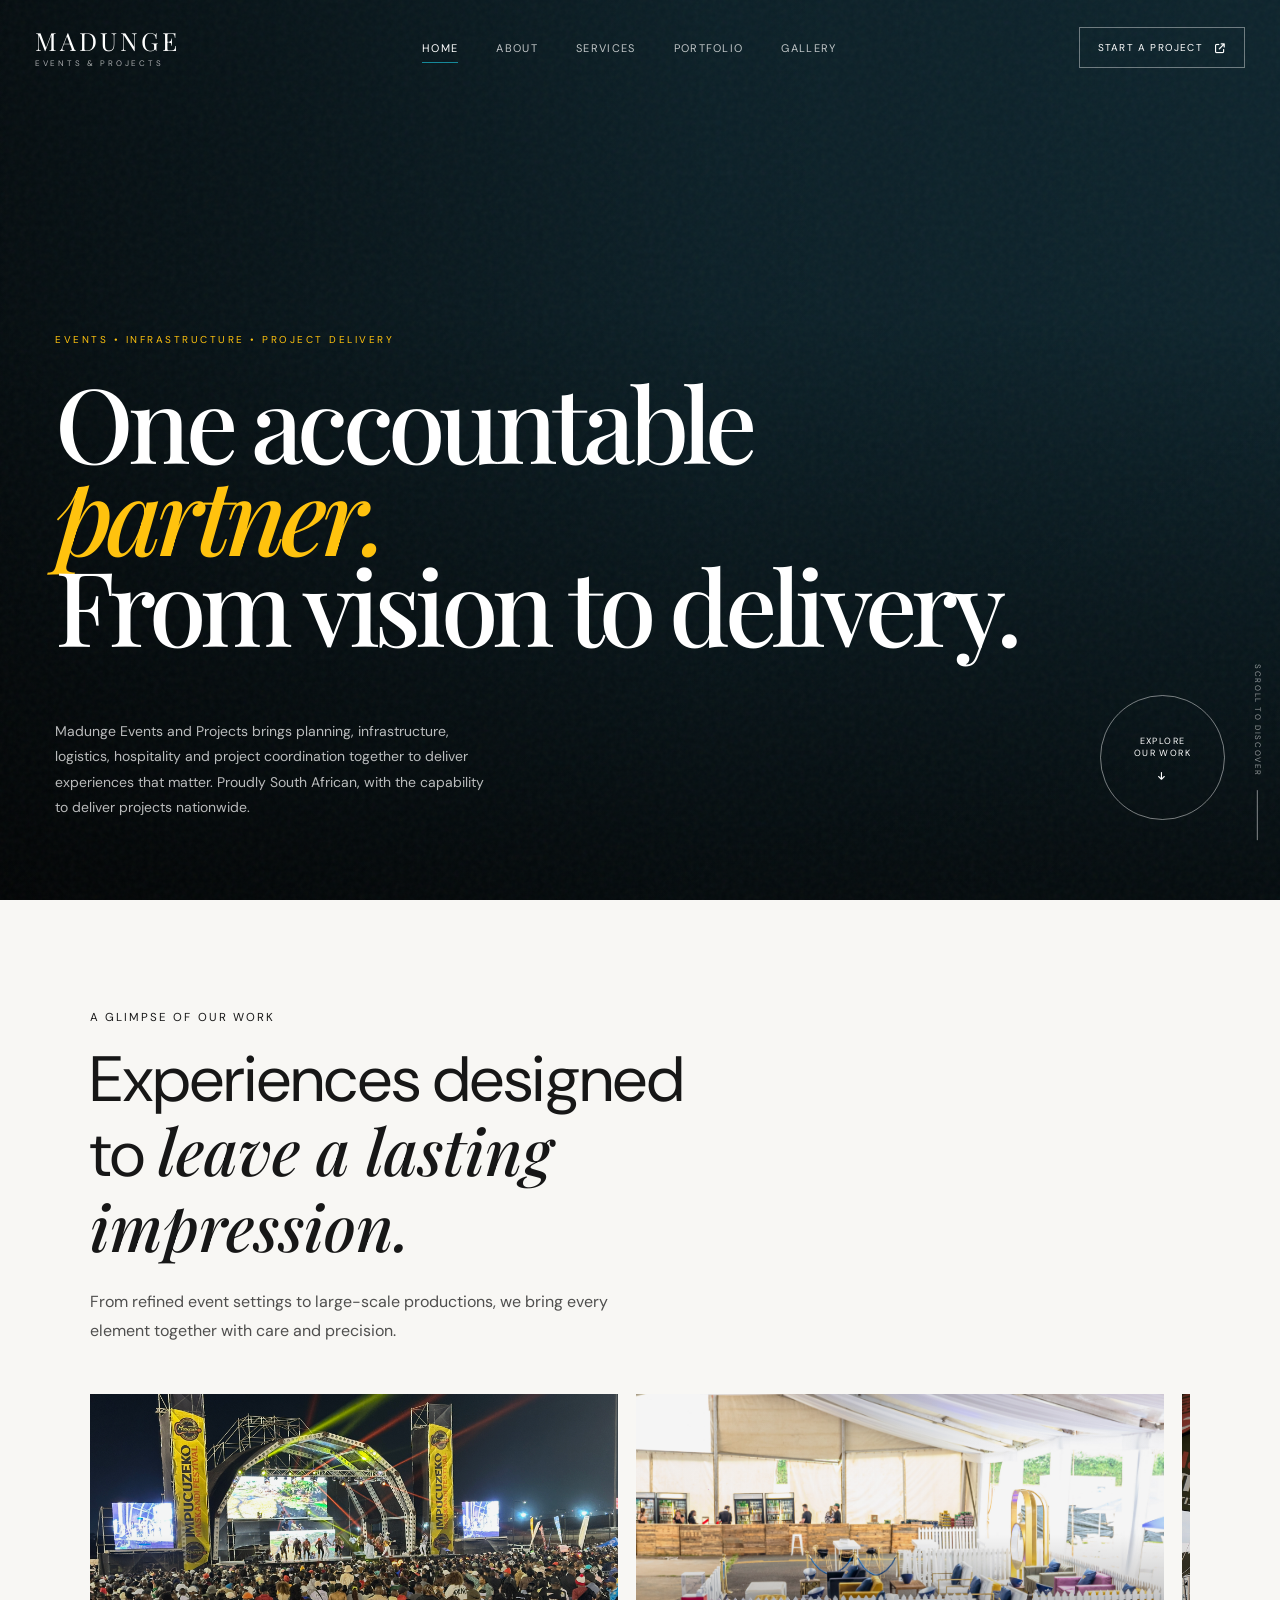
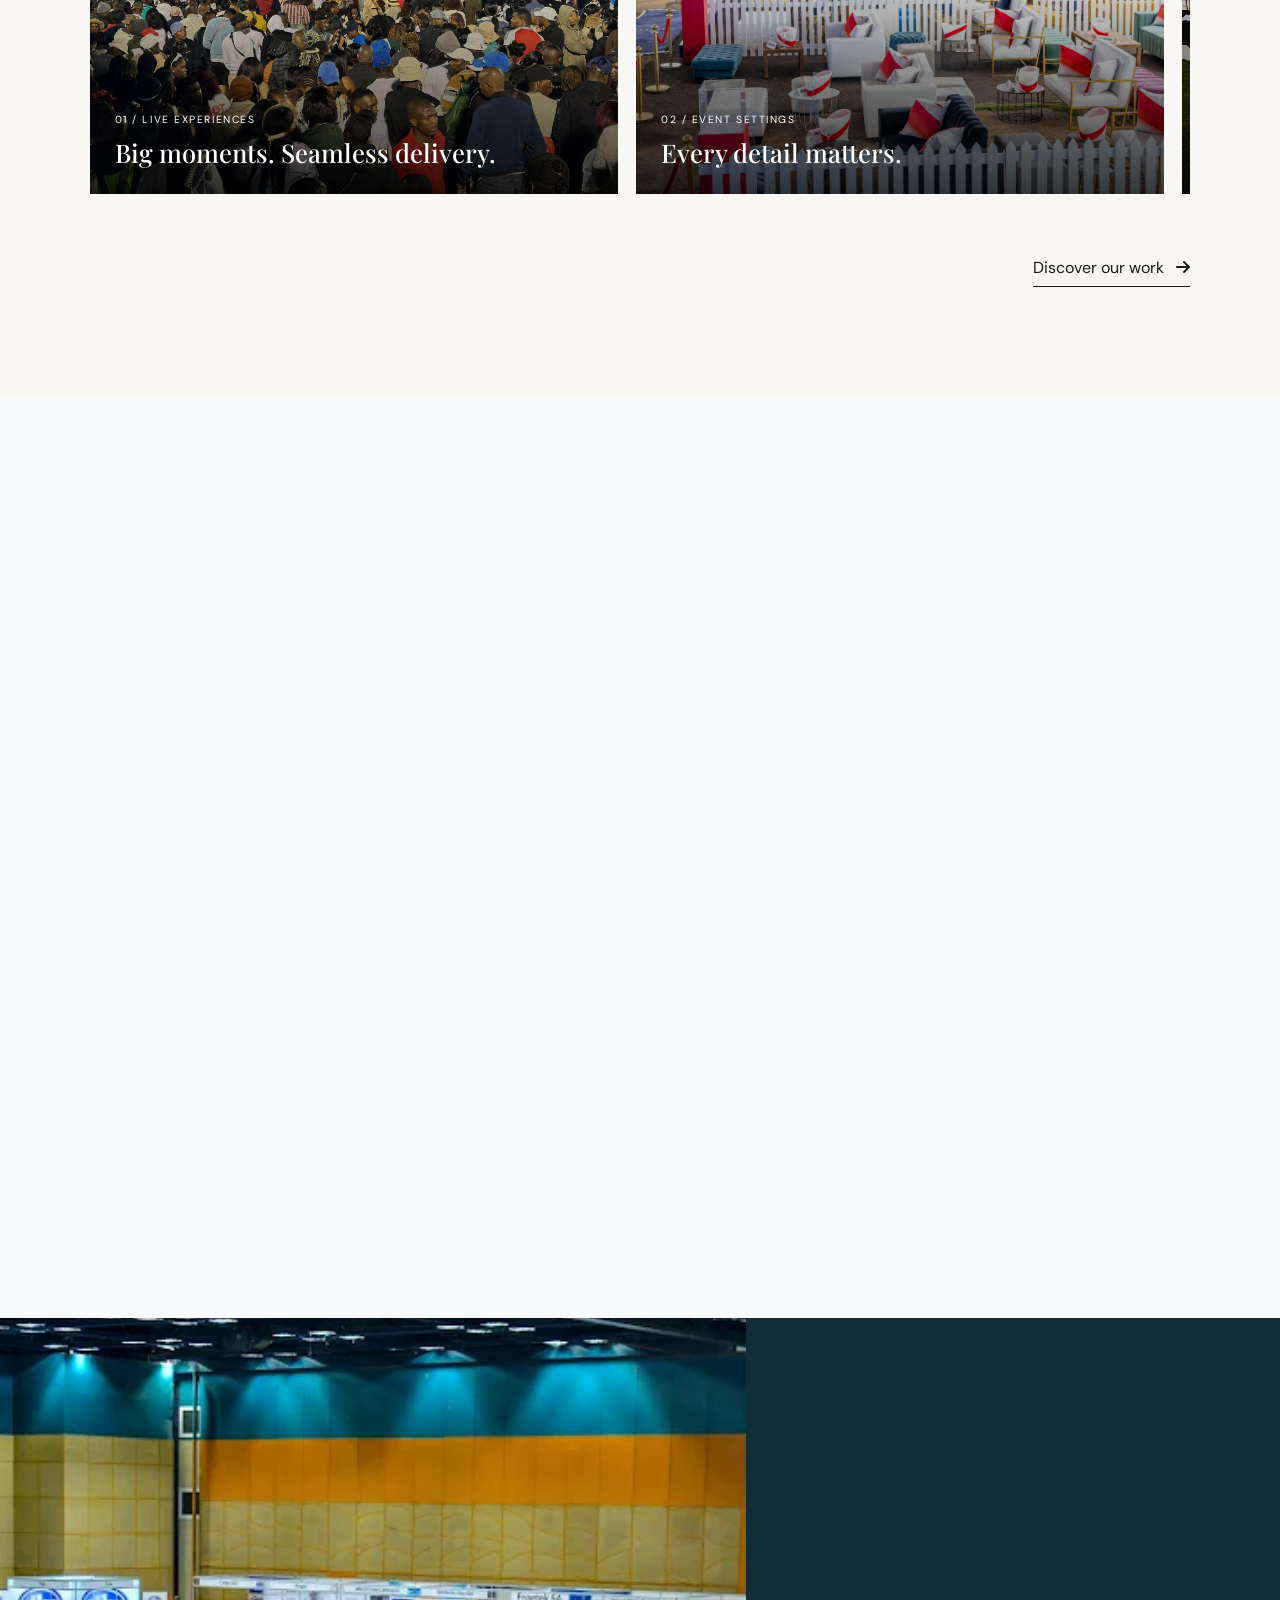
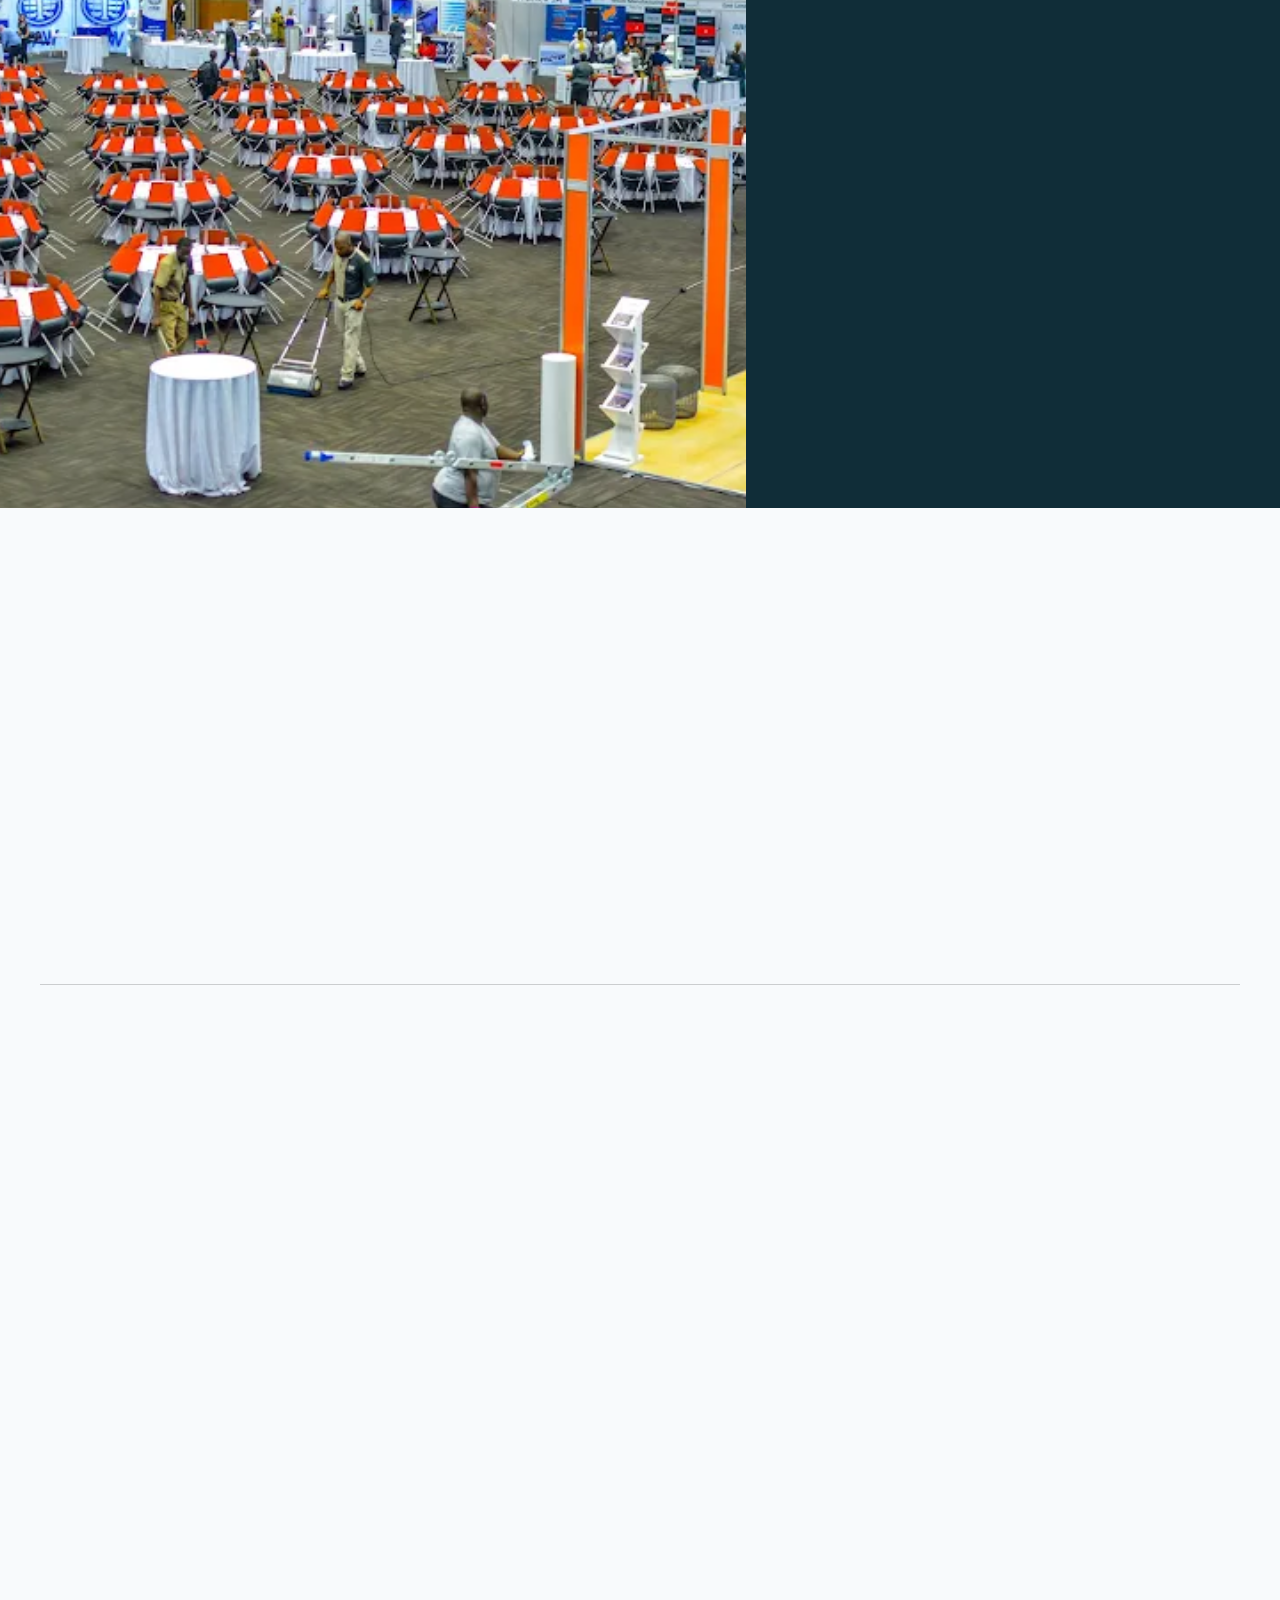
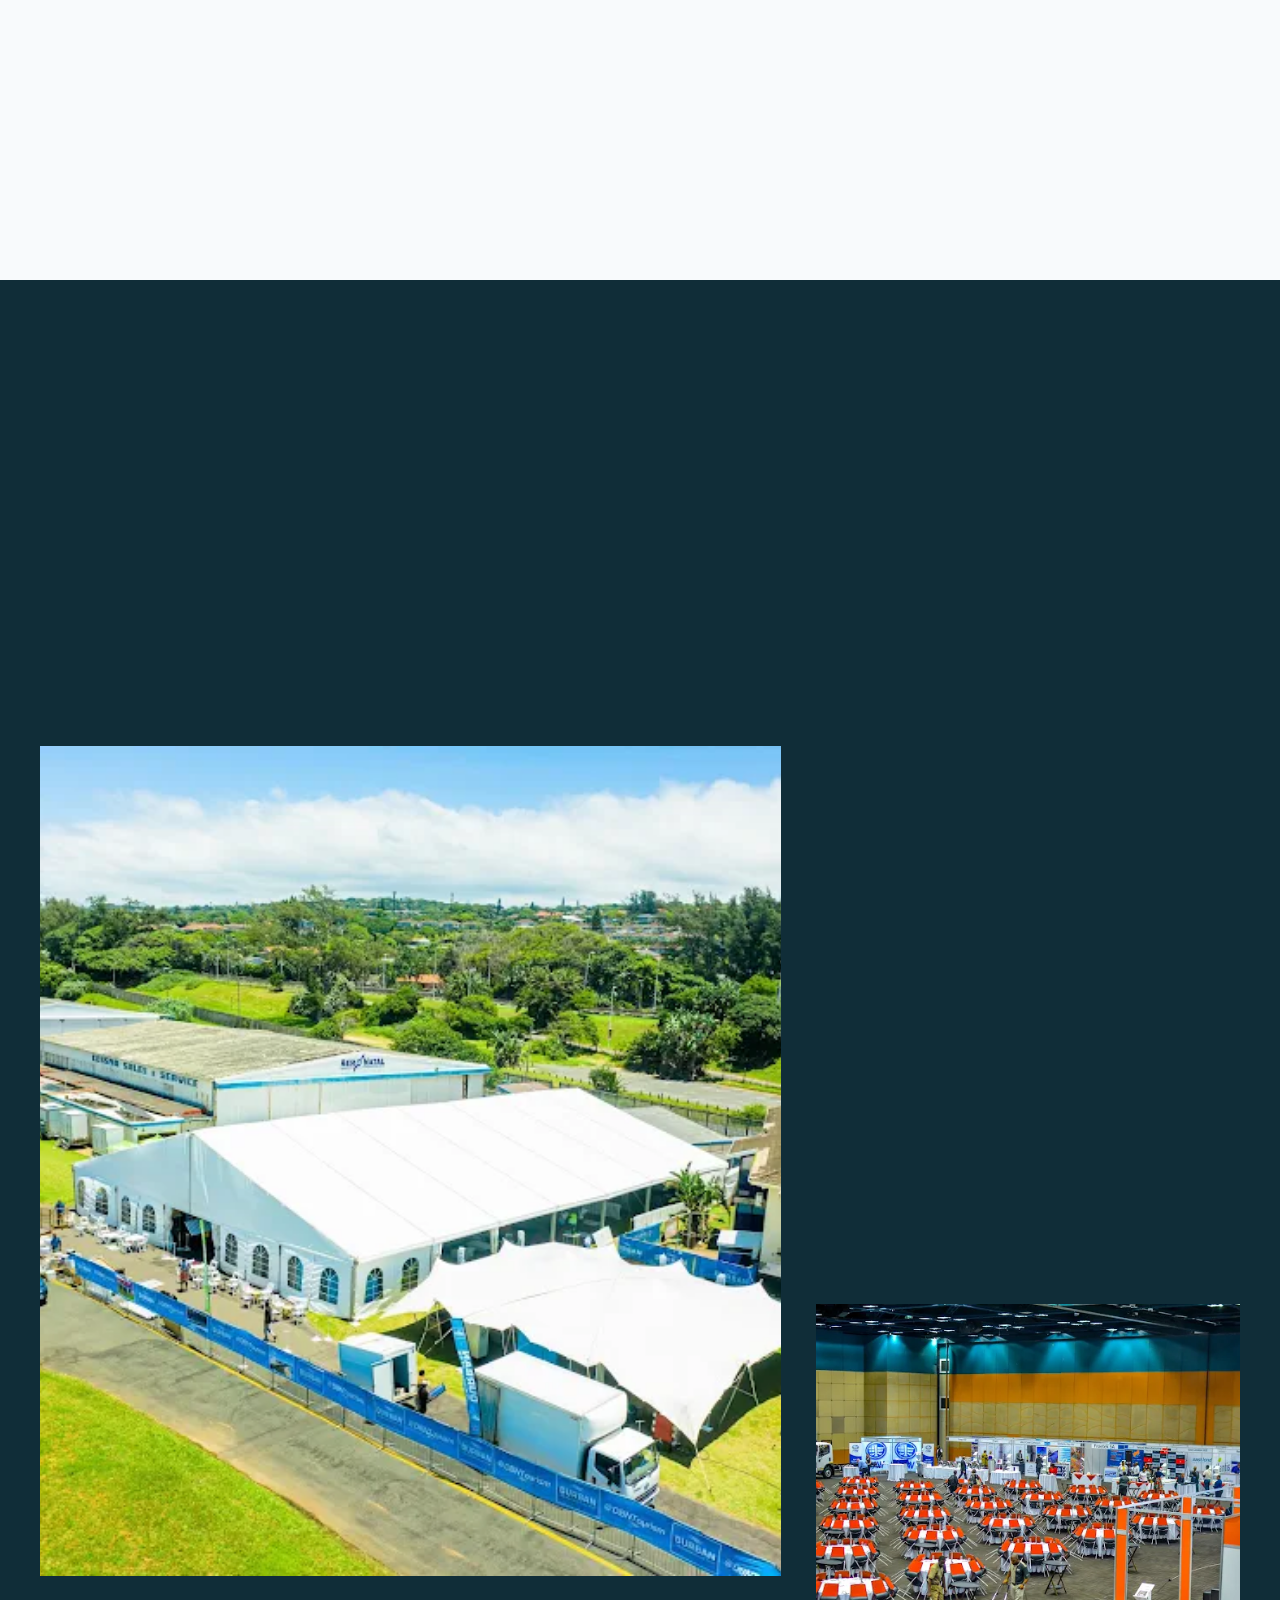
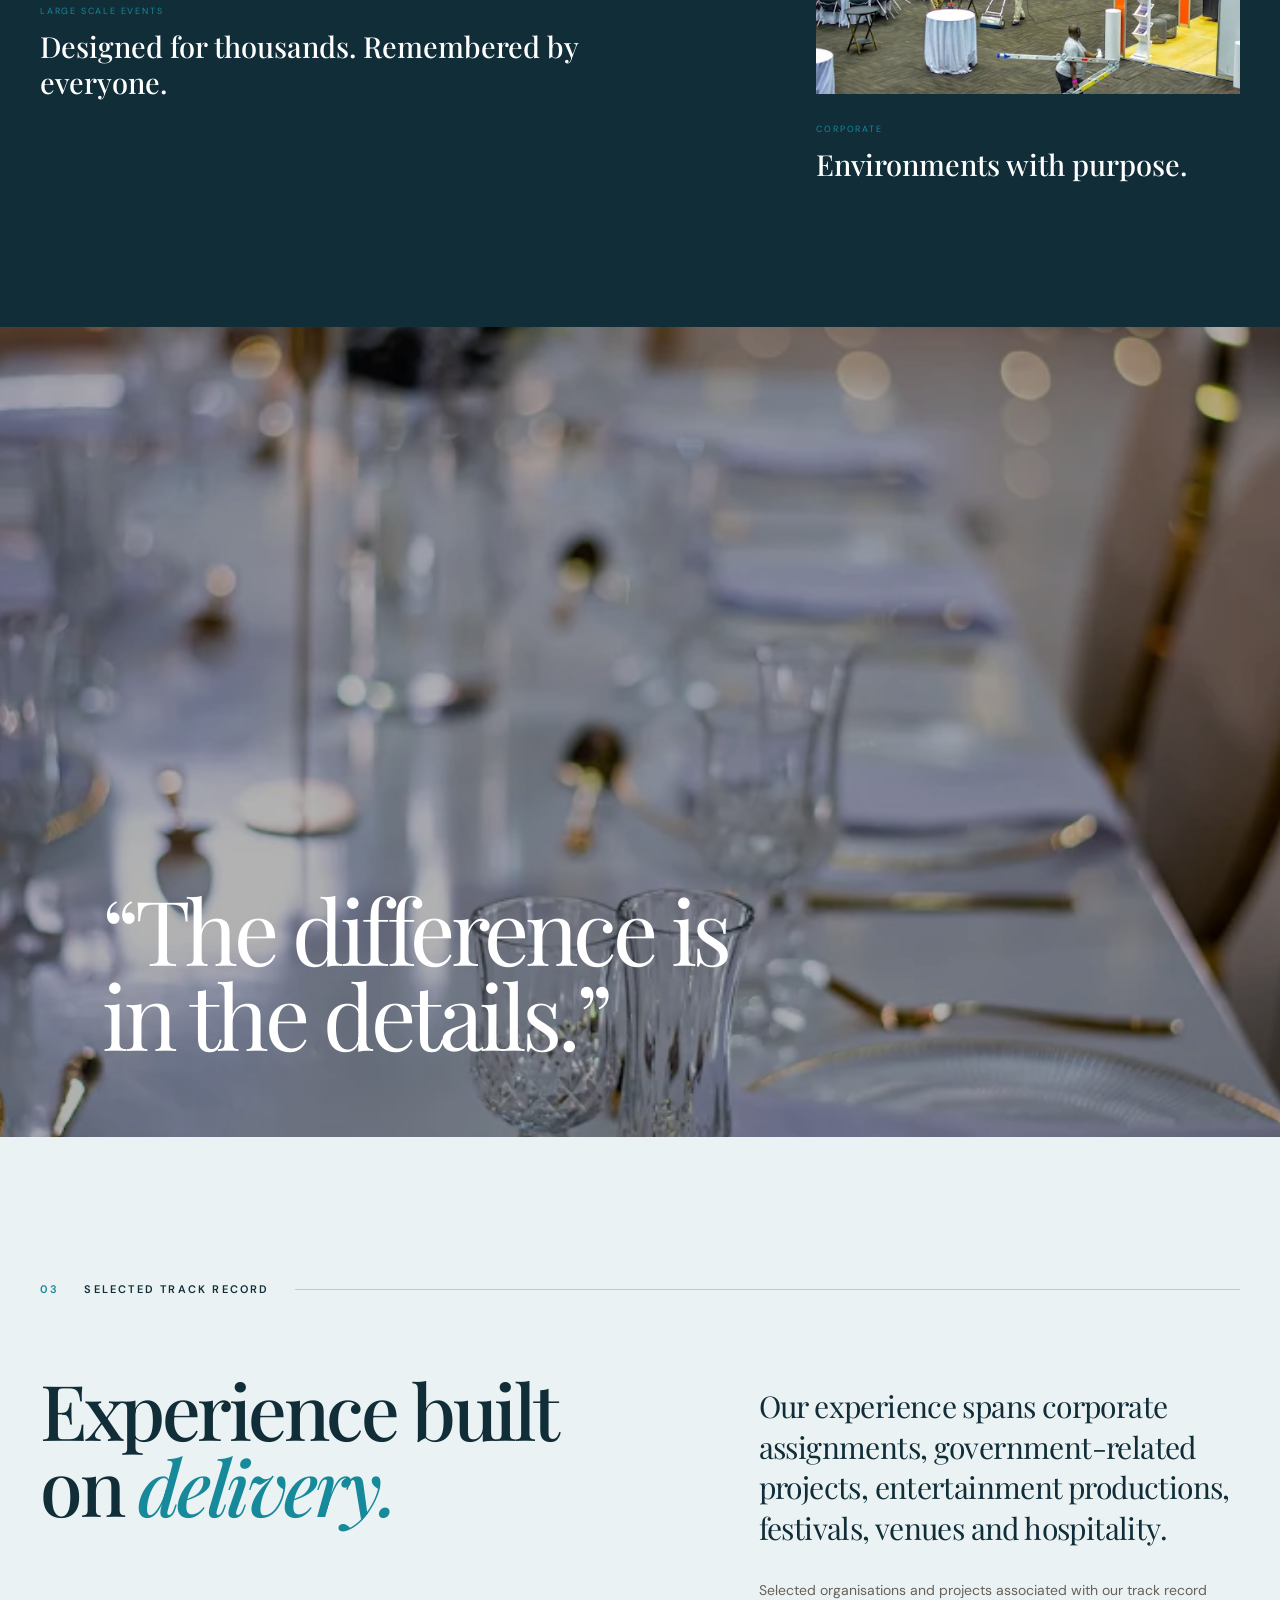
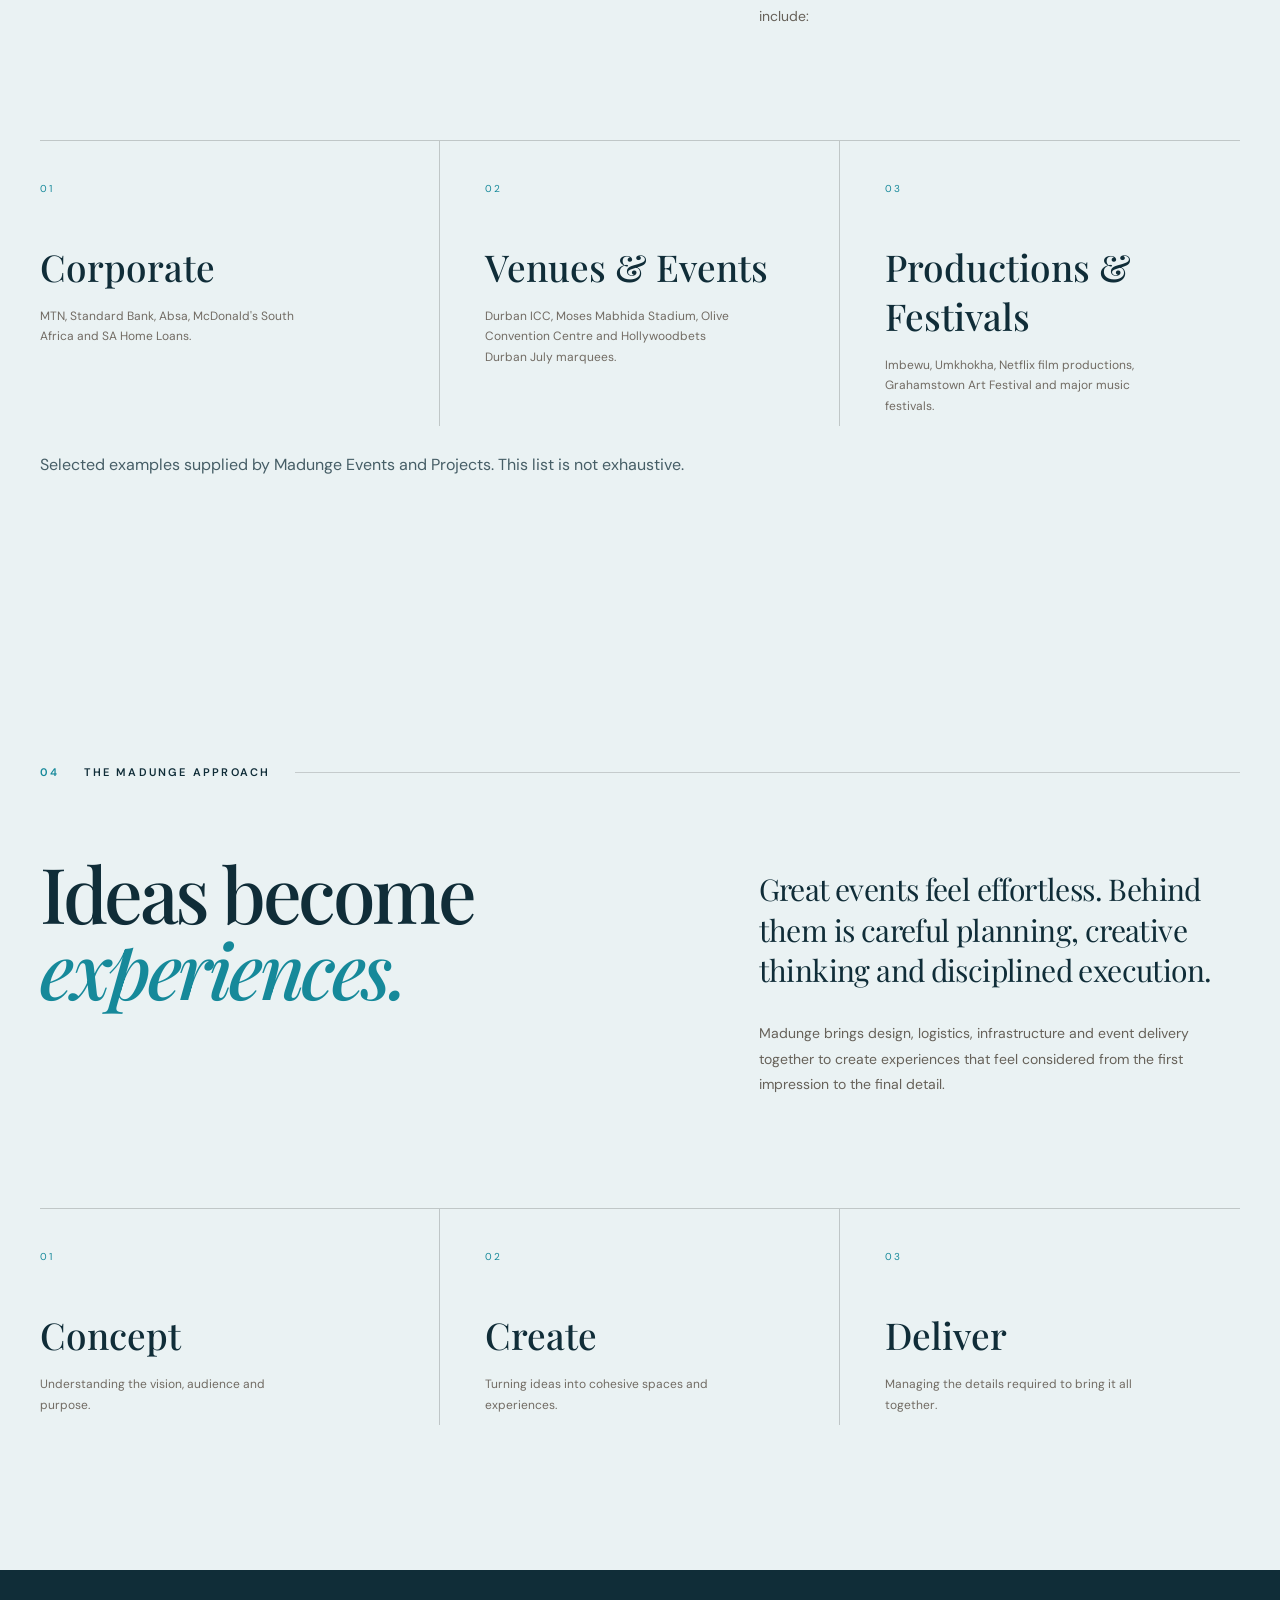
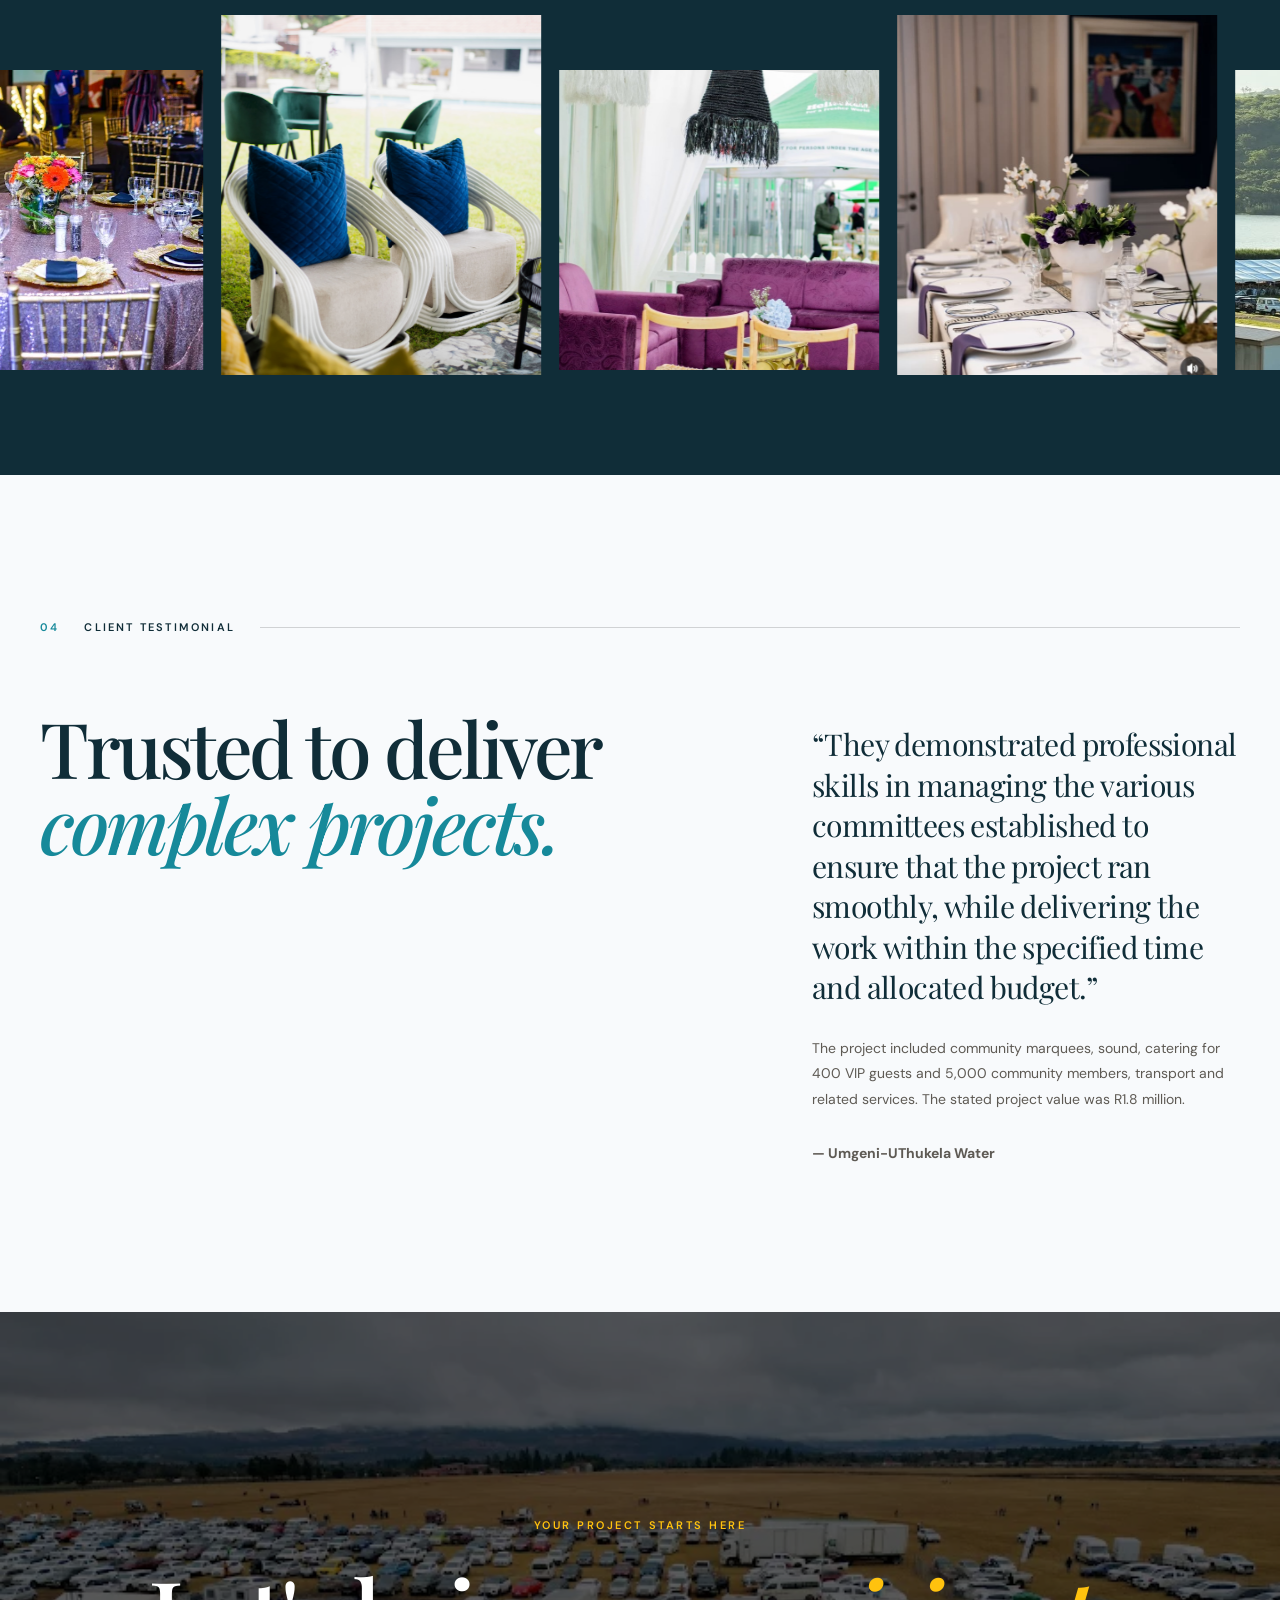
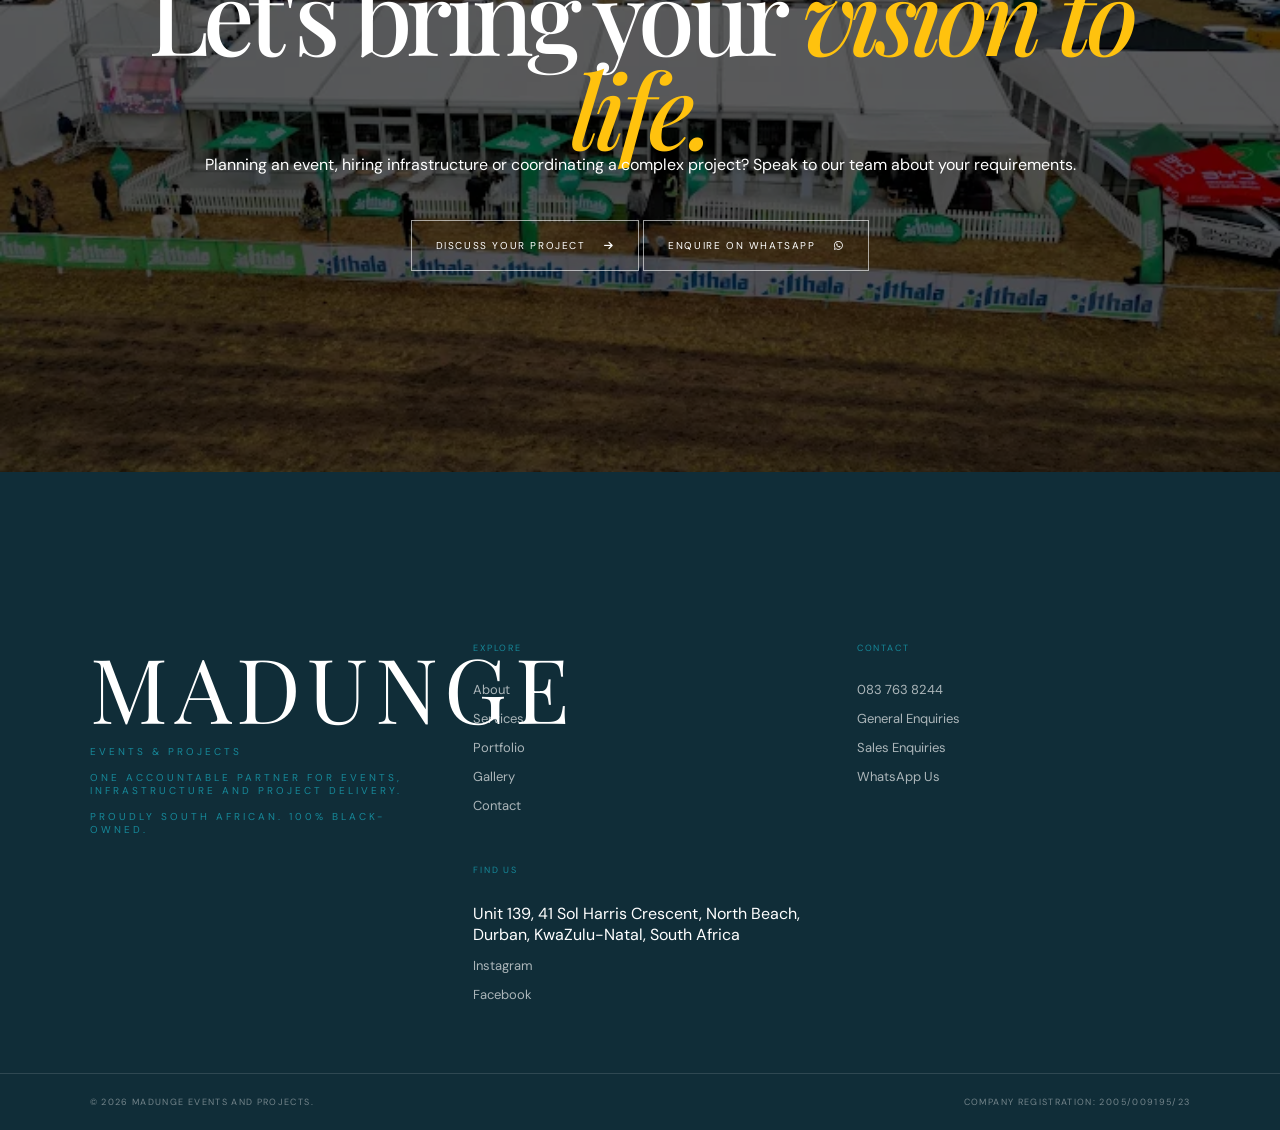
==== commit 339ea6b6: "Complete Madunge website updates" ====
--- a/index.html
+++ b/index.html
@@ -27,29 +27,15 @@
 
 <body>
 
-    <!-- =====================================================
-         PAGE LOADER
-    ====================================================== -->
-
-    <div class="page-loader" id="pageLoader">
-
-        <div class="loader-inner">
-
-            <span class="loader-eyebrow">
-                Events & Projects
-            </span>
-
-            <div class="loader-brand">
-                MADUNGE
-            </div>
-
-            <div class="loader-line">
-                <span></span>
-            </div>
-
-        </div>
-
-    </div>
+   
+<!-- PAGE LOADER -->
+<div class="page-loader" id="pageLoader">
+    <div class="loader-inner">
+        <span class="loader-eyebrow">Events & Projects</span>
+        <div class="loader-brand">MADUNGE</div>
+        <div class="loader-line"><span></span></div>
+    </div>
+</div>
 
 
     <!-- =====================================================
@@ -123,88 +109,121 @@
 
 
 
-    <main>
 
 
         <!-- =================================================
              HERO
         ================================================== -->
 
-        <section class="hero">
-
-            <video class="hero-video"
-                   autoplay
-                   muted
-                   loop
-                   playsinline>
-
-                <source src="assets/videos/hero-event.mp4"
-                        type="video/mp4">
-
-            </video>
-
-
-            <div class="hero-overlay"></div>
-
-            <div class="hero-grain"></div>
-
-
-            <div class="hero-content">
-
-                <p class="hero-kicker reveal">
-                    Event Management • Experiences • Projects
-                </p>
-
-
-                <h1 class="hero-title">
-
-                    <span class="reveal">
-                        We don't simply
-                    </span>
-
-                    <span class="hero-title-italic reveal">
-                        plan events.
-                    </span>
-
-                    <span class="reveal">
-                        We create experiences.
-                    </span>
-
-                </h1>
-
-
-                <div class="hero-bottom reveal">
-
-                    <p>
-                        From intimate celebrations to large-scale
-                        productions, Madunge transforms spaces into
-                        memorable experiences.
-                    </p>
-
-
-                    <a href="portfolio.html"
-                       class="circle-link"
-                       aria-label="Explore our work">
-
-                        <span>
-                            Explore<br>our work
-                        </span>
-
-                        <i class="fa-solid fa-arrow-down"></i>
-
-                    </a>
-
-                </div>
-
-            </div>
-
-
-            <div class="hero-scroll">
-                <span>Scroll to discover</span>
-                <div></div>
-            </div>
-
-        </section>
+        
+<!-- HERO -->
+<section class="hero">
+
+    <video class="hero-video" autoplay muted loop playsinline>
+        <source src="assets/videos/hero-event.mp4" type="video/mp4">
+    </video>
+
+    <div class="hero-overlay"></div>
+    <div class="hero-grain"></div>
+
+    <div class="hero-content">
+
+        <p class="hero-kicker reveal">
+            EVENTS • INFRASTRUCTURE • PROJECT DELIVERY
+        </p>
+
+        <h1 class="hero-title">
+            <span class="reveal">One accountable</span>
+            <span class="hero-title-italic reveal">partner.</span>
+            <span class="reveal">From vision to delivery.</span>
+        </h1>
+
+        <div class="hero-bottom reveal">
+
+            <p>
+                Madunge Events and Projects brings planning,
+                infrastructure, logistics, hospitality and project
+                coordination together to deliver experiences that matter.
+                Proudly South African, with the capability to deliver
+                projects nationwide.
+            </p>
+
+            <a href="portfolio.html" class="circle-link"
+               aria-label="Explore our work">
+                <span>Explore<br>our work</span>
+                <i class="fa-solid fa-arrow-down"></i>
+            </a>
+
+        </div>
+
+    </div>
+
+    <div class="hero-scroll">
+        <span>Scroll to discover</span>
+        <div></div>
+    </div>
+
+</section>
+
+ 
+<!-- FEATURED EVENT PHOTOGRAPHY -->
+<section class="featured-photography section">
+
+    <div class="section-container">
+
+        <div class="featured-photo-heading reveal">
+            <p class="section-eyebrow">A GLIMPSE OF OUR WORK</p>
+            <h2>Experiences designed<br>to <em>leave a lasting impression.</em></h2>
+            <p>
+                From refined event settings to large-scale productions,
+                we bring every element together with care and precision.
+            </p>
+        </div>
+
+        <div class="featured-photo-grid">
+
+            <a href="portfolio.html" class="featured-photo featured-photo-large">
+                <img src="assets/images/IMG_4247.JPG"
+                     alt="Concert and live event production"
+                     loading="lazy">
+                <span class="featured-photo-caption">
+                    <span>01 / LIVE EXPERIENCES</span>
+                    <strong>Big moments. Seamless delivery.</strong>
+                </span>
+            </a>
+
+            <a href="gallery.html" class="featured-photo">
+                <img src="assets/images/setup1.jpg"
+                     alt="Madunge event setup"
+                     loading="lazy">
+                <span class="featured-photo-caption">
+                    <span>02 / EVENT SETTINGS</span>
+                    <strong>Every detail matters.</strong>
+                </span>
+            </a>
+
+            <a href="gallery.html" class="featured-photo">
+                <img src="assets/images/IMG_0010.JPG"
+                     alt="Event setup and seating"
+                     loading="lazy">
+                <span class="featured-photo-caption">
+                    <span>03 / EVENT DESIGN</span>
+                    <strong>Spaces made memorable.</strong>
+                </span>
+            </a>
+
+        </div>
+
+        <div class="featured-photo-link">
+            <a href="portfolio.html">Discover our work
+                <i class="fa-solid fa-arrow-right"></i>
+            </a>
+        </div>
+
+    </div>
+
+</section>
+
 
 
 
@@ -212,58 +231,58 @@
              INTRODUCTION
         ================================================== -->
 
-        <section class="intro section">
-
-            <div class="container">
-
-                <div class="section-label reveal">
-                    <span>01</span>
-                    <p>Who we are</p>
-                </div>
-
-
-                <div class="intro-grid">
-
-                    <div class="intro-heading">
-
-                        <h2 class="display-heading reveal">
-                            Built to create
-                            <em>remarkable</em>
-                            moments.
-                        </h2>
-
-                    </div>
-
-
-                    <div class="intro-copy reveal">
-
-                        <p class="large-copy">
-                            Madunge Events & Projects delivers
-                            distinctive event experiences through
-                            considered design, meticulous planning
-                            and professional execution.
-                        </p>
-
-                        <p>
-                            From marquee solutions and exhibitions
-                            to décor, furniture and complete event
-                            management, we bring together the
-                            elements required to transform an idea
-                            into an experience.
-                        </p>
-
-                        <a href="about.html" class="text-link">
-                            Discover Madunge
-                            <i class="fa-solid fa-arrow-right"></i>
-                        </a>
-
-                    </div>
-
-                </div>
-
-            </div>
-
-        </section>
+        
+<!-- INTRODUCTION -->
+<section class="intro section">
+
+    <div class="container">
+
+        <div class="section-label reveal">
+            <span>01</span>
+            <p>Who we are</p>
+        </div>
+
+        <div class="intro-grid">
+
+            <div class="intro-heading">
+                <h2 class="display-heading reveal">
+                    One partner.
+                    <em>Integrated delivery.</em>
+                </h2>
+            </div>
+
+            <div class="intro-copy reveal">
+
+                <p class="large-copy">
+                    Madunge Events and Projects is a proudly South African,
+                    100% Black-owned events, infrastructure and project
+                    management company headquartered in Durban,
+                    KwaZulu-Natal.
+                </p>
+
+                <p>
+                    We work with corporate organisations, government
+                    institutions, brands, event professionals and private
+                    clients to turn plans into professionally delivered
+                    experiences. Our integrated approach brings planning,
+                    event infrastructure, logistics, hospitality,
+                    activations and project coordination together through
+                    one accountable partner.
+                </p>
+
+                <a href="about.html" class="text-link">
+                    Discover Madunge
+                    <i class="fa-solid fa-arrow-right"></i>
+                </a>
+
+            </div>
+
+        </div>
+
+    </div>
+
+</section>
+
 
 
 
@@ -271,42 +290,42 @@
              SCALE / MARQUEE FEATURE
         ================================================== -->
 
-        <section class="scale-feature">
-
-            <div class="scale-image reveal-image">
-
-                <img src="assets/images/marquee-aerial-01.webp"
-                     alt="Large-scale Madunge marquee event setup">
-
-            </div>
-
-
-            <div class="scale-content">
-
-                <span class="eyebrow reveal">
-                    Built for scale
-                </span>
-
-                <h2 class="reveal">
-                    From an empty field
-                    to an extraordinary
-                    <em>destination.</em>
-                </h2>
-
-                <p class="reveal">
-                    Large-format event infrastructure,
-                    marquee solutions and complete environments
-                    designed around the occasion.
-                </p>
-
-                <a href="services.html" class="light-button reveal">
-                    Explore our capabilities
-                    <i class="fa-solid fa-arrow-right"></i>
-                </a>
-
-            </div>
-
-        </section>
+       
+<!-- SCALE / MARQUEE FEATURE -->
+<section class="scale-feature">
+
+    <div class="scale-image reveal-image">
+        <img src="assets/images/corporate-event.jpg"
+             alt="Large-scale event infrastructure and marquee setup">
+    </div>
+
+    <div class="scale-content">
+
+        <span class="eyebrow reveal">
+            Built for scale
+        </span>
+
+        <h2 class="reveal">
+            Infrastructure,
+            coordination and
+            <em>execution.</em>
+        </h2>
+
+        <p class="reveal">
+            From premium marquees and event infrastructure to
+            supplier coordination, logistics and on-site management,
+            we bring the essential elements together to deliver
+            functional, professional event environments.
+        </p>
+
+        <a href="services.html" class="light-button reveal">
+            Explore our capabilities
+            <i class="fa-solid fa-arrow-right"></i>
+        </a>
+
+    </div>
+
+</section>
 
 
 
@@ -314,148 +333,107 @@
              SERVICES
         ================================================== -->
 
-        <section class="services-preview section">
-
-            <div class="container">
-
-                <div class="section-label reveal">
-                    <span>02</span>
-                    <p>What we do</p>
-                </div>
-
-
-                <div class="services-heading">
-
-                    <h2 class="display-heading reveal">
-                        Every detail.
-                        <br>
-                        <em>One vision.</em>
-                    </h2>
-
-                    <p class="reveal">
-                        A multidisciplinary approach to events,
-                        environments and experiences.
-                    </p>
-
-                </div>
-
-
-                <div class="service-list">
-
-
-                    <a href="services.html"
-                       class="service-row reveal">
-
-                        <span class="service-number">01</span>
-
-                        <h3>Event Management</h3>
-
-                        <p>
-                            Planning, coordination and execution
-                            from concept through completion.
-                        </p>
-
-                        <span class="service-arrow">
-                            <i class="fa-solid fa-arrow-right"></i>
-                        </span>
-
-                    </a>
-
-
-                    <a href="services.html"
-                       class="service-row reveal">
-
-                        <span class="service-number">02</span>
-
-                        <h3>Marquees & Infrastructure</h3>
-
-                        <p>
-                            Event structures and environments
-                            created for celebrations of every scale.
-                        </p>
-
-                        <span class="service-arrow">
-                            <i class="fa-solid fa-arrow-right"></i>
-                        </span>
-
-                    </a>
-
-
-                    <a href="services.html"
-                       class="service-row reveal">
-
-                        <span class="service-number">03</span>
-
-                        <h3>Décor & Styling</h3>
-
-                        <p>
-                            Thoughtful spaces, tablescapes and
-                            details shaped around your vision.
-                        </p>
-
-                        <span class="service-arrow">
-                            <i class="fa-solid fa-arrow-right"></i>
-                        </span>
-
-                    </a>
-
-
-                    <a href="services.html"
-                       class="service-row reveal">
-
-                        <span class="service-number">04</span>
-
-                        <h3>Exhibitions</h3>
-
-                        <p>
-                            Professional environments for brands,
-                            organisations and public experiences.
-                        </p>
-
-                        <span class="service-arrow">
-                            <i class="fa-solid fa-arrow-right"></i>
-                        </span>
-
-                    </a>
-
-
-                    <a href="services.html"
-                       class="service-row reveal">
-
-                        <span class="service-number">05</span>
-
-                        <h3>Furniture & Event Hire</h3>
-
-                        <p>
-                            Curated furniture and event elements
-                            for complete, cohesive environments.
-                        </p>
-
-                        <span class="service-arrow">
-                            <i class="fa-solid fa-arrow-right"></i>
-                        </span>
-
-                    </a>
-
-                </div>
-
-
-                <div class="services-button-wrap reveal">
-
-                    <a href="services.html"
-                       class="dark-button">
-
-                        View all services
-                        <i class="fa-solid fa-arrow-right"></i>
-
-                    </a>
-
-                </div>
-
-            </div>
-
-        </section>
-
+       
+<!-- SERVICES -->
+<section class="services-preview section">
+
+    <div class="container">
+
+        <div class="section-label reveal">
+            <span>02</span>
+            <p>What we do</p>
+        </div>
+
+        <div class="services-heading">
+
+            <h2 class="display-heading reveal">
+                Multiple capabilities.
+                <br>
+                <em>One accountable partner.</em>
+            </h2>
+
+            <p class="reveal">
+                Services can be commissioned individually or combined
+                into an integrated solution tailored to your objectives,
+                audience, budget and timeline.
+            </p>
+
+        </div>
+
+        <div class="service-list">
+
+            <a href="services.html" class="service-row reveal">
+                <span class="service-number">01</span>
+                <h3>Events & Experiences</h3>
+                <p>
+                    Corporate events, conferences, exhibitions,
+                    weddings, celebrations, festivals and launches.
+                </p>
+                <span class="service-arrow">
+                    <i class="fa-solid fa-arrow-right"></i>
+                </span>
+            </a>
+
+            <a href="services.html" class="service-row reveal">
+                <span class="service-number">02</span>
+                <h3>Infrastructure & Rentals</h3>
+                <p>
+                    Stretch tents, frame marquees, furniture,
+                    mobile bars, flooring, staging and event logistics.
+                </p>
+                <span class="service-arrow">
+                    <i class="fa-solid fa-arrow-right"></i>
+                </span>
+            </a>
+
+            <a href="services.html" class="service-row reveal">
+                <span class="service-number">03</span>
+                <h3>Marketing & Activations</h3>
+                <p>
+                    Brand experiences, promotional campaigns,
+                    product sampling, sponsorships and audience engagement.
+                </p>
+                <span class="service-arrow">
+                    <i class="fa-solid fa-arrow-right"></i>
+                </span>
+            </a>
+
+            <a href="services.html" class="service-row reveal">
+                <span class="service-number">04</span>
+                <h3>Hospitality & Guest Services</h3>
+                <p>
+                    Catering coordination, VIP experiences,
+                    guest management, accommodation and travel logistics.
+                </p>
+                <span class="service-arrow">
+                    <i class="fa-solid fa-arrow-right"></i>
+                </span>
+            </a>
+
+            <a href="services.html" class="service-row reveal">
+                <span class="service-number">05</span>
+                <h3>Project & Business Management</h3>
+                <p>
+                    Project planning, budget monitoring, supplier
+                    coordination, stakeholder management and operational support.
+                </p>
+                <span class="service-arrow">
+                    <i class="fa-solid fa-arrow-right"></i>
+                </span>
+            </a>
+
+        </div>
+
+        <div class="services-button-wrap reveal">
+            <a href="services.html" class="dark-button">
+                View all services
+                <i class="fa-solid fa-arrow-right"></i>
+            </a>
+        </div>
+
+    </div>
+
+</section>
 
 
         <!-- =================================================
@@ -598,6 +576,72 @@
             </div>
 
         </section>
+
+        
+<!-- SELECTED CLIENTS & TRACK RECORD -->
+<section class="experience section">
+
+    <div class="container">
+
+        <div class="section-label reveal">
+            <span>03</span>
+            <p>Selected track record</p>
+        </div>
+
+        <div class="experience-grid">
+
+            <div>
+                <h2 class="display-heading reveal">
+                    Experience built
+                    on <em>delivery.</em>
+                </h2>
+            </div>
+
+            <div class="experience-copy">
+                <p class="large-copy reveal">
+                    Our experience spans corporate assignments,
+                    government-related projects, entertainment
+                    productions, festivals, venues and hospitality.
+                </p>
+
+                <p class="reveal">
+                    Selected organisations and projects associated
+                    with our track record include:
+                </p>
+            </div>
+
+        </div>
+
+        <div class="experience-values">
+
+            <div class="value reveal">
+                <span>01</span>
+                <h3>Corporate</h3>
+                <p>MTN, Standard Bank, Absa, McDonald's South Africa and SA Home Loans.</p>
+            </div>
+
+            <div class="value reveal">
+                <span>02</span>
+                <h3>Venues & Events</h3>
+                <p>Durban ICC, Moses Mabhida Stadium, Olive Convention Centre and Hollywoodbets Durban July marquees.</p>
+            </div>
+
+            <div class="value reveal">
+                <span>03</span>
+                <h3>Productions & Festivals</h3>
+                <p>Imbewu, Umkhokha, Netflix film productions, Grahamstown Art Festival and major music festivals.</p>
+            </div>
+
+        </div>
+
+        <p style="margin-top:28px; opacity:.75;">
+            Selected examples supplied by Madunge Events and Projects.
+            This list is not exhaustive.
+        </p>
+
+    </div>
+
+</section>
 
 
 
@@ -703,7 +747,7 @@
                 </div>
 
                 <div class="gallery-item tall">
-                    <img src="assets/images/event-detail-4.jpg"
+                    <img src="assets/images/IMG_0269.JPG"
                          alt="Madunge event detail">
                 </div>
 
@@ -724,51 +768,108 @@
 
             </div>
 
+
+
+            
         </section>
 
 
-
-        <!-- =================================================
-             FINAL CTA
-        ================================================== -->
-
-        <section class="final-cta">
-
-            <div class="final-cta-bg">
-
-                <img src="assets/images/marquee-aerial-03.webp"
-                     alt="Madunge event">
-
-            </div>
-
-            <div class="final-cta-overlay"></div>
-
-
-            <div class="final-cta-content">
-
-                <span class="eyebrow reveal">
-                    Your event starts here
-                </span>
-
-                <h2 class="reveal">
-                    Let's create something
-                    <em>unforgettable.</em>
+<!-- CLIENT TESTIMONIAL -->
+<section class="intro section">
+
+    <div class="container">
+
+        <div class="section-label reveal">
+            <span>04</span>
+            <p>Client testimonial</p>
+        </div>
+
+        <div class="intro-grid">
+
+            <div class="intro-heading">
+                <h2 class="display-heading reveal">
+                    Trusted to deliver
+                    <em>complex projects.</em>
                 </h2>
-
-                <a href="contact.html"
-                   class="cta-button reveal">
-
-                    Start a conversation
-                    <i class="fa-solid fa-arrow-right"></i>
-
-                </a>
-
-            </div>
-
-        </section>
-
-
-    </main>
+            </div>
+
+            <div class="intro-copy reveal">
+
+                <p class="large-copy">
+                    “They demonstrated professional skills in managing
+                    the various committees established to ensure that
+                    the project ran smoothly, while delivering the work
+                    within the specified time and allocated budget.”
+                </p>
+
+                <p>
+                    The project included community marquees, sound,
+                    catering for 400 VIP guests and 5,000 community
+                    members, transport and related services. The stated
+                    project value was R1.8 million.
+                </p>
+
+                <p>
+                    <strong>— Umgeni-UThukela Water</strong>
+                </p>
+
+            </div>
+
+        </div>
+
+    </div>
+
+</section>
+
+
+
+      
+<!-- FINAL CTA -->
+<section class="final-cta">
+
+    <div class="final-cta-bg">
+        <img src="assets/images/marquee-aerial-03.webp"
+             alt="Event infrastructure by Madunge Events and Projects">
+    </div>
+
+    <div class="final-cta-overlay"></div>
+
+    <div class="final-cta-content">
+
+        <span class="eyebrow reveal">
+            Your project starts here
+        </span>
+
+        <h2 class="reveal">
+            Let's bring your
+            <em>vision to life.</em>
+        </h2>
+
+        <p class="reveal">
+            Planning an event, hiring infrastructure or coordinating
+            a complex project? Speak to our team about your requirements.
+        </p>
+
+        <a href="contact.html" class="cta-button reveal">
+            Discuss your project
+            <i class="fa-solid fa-arrow-right"></i>
+        </a>
+
+        <a href="https://wa.me/27837638244?text=Hello%20Madunge%20Events%20and%20Projects.%20I%20would%20like%20to%20enquire%20about%20your%20services."
+           class="cta-button reveal"
+           target="_blank"
+           rel="noopener noreferrer"
+           style="margin-top:14px;">
+
+            Enquire on WhatsApp
+            <i class="fa-brands fa-whatsapp"></i>
+
+        </a>
+
+    </div>
+
+</section>
+
 
 
 
@@ -778,86 +879,151 @@
 
     <footer class="footer">
 
-        <div class="container">
-
-            <div class="footer-top">
-
-                <div class="footer-brand">
-
-                    <span class="footer-logo">
-                        MADUNGE
-                    </span>
-
-                    <p>
-                        Events & Projects
-                    </p>
-
-                </div>
-
-
-                <div class="footer-links">
-
-                    <div>
-
-                        <span class="footer-heading">
-                            Explore
-                        </span>
-
-                        <a href="about.html">About</a>
-                        <a href="services.html">Services</a>
-                        <a href="portfolio.html">Portfolio</a>
-                        <a href="gallery.html">Gallery</a>
-
-                    </div>
-
-
-                    <div>
-
-                        <span class="footer-heading">
-                            Connect
-                        </span>
-
-                        <a href="contact.html">Contact</a>
-
-                        <!-- Replace # with official social links -->
-                       <a href="https://www.instagram.com/madungeevents/"
-   target="_blank"
-   rel="noopener noreferrer">
-    Instagram
-</a>
-
-<a href="https://www.facebook.com/367546593577788"
-   target="_blank"
-   rel="noopener noreferrer">
-    Facebook
-</a>
-
-                    </div>
-
-                </div>
-
-            </div>
-
-
-            <div class="footer-bottom">
-
-                <p>
-                    © <span id="currentYear"></span>
-                    Madunge Events & Projects.
-                </p>
-
-                <p>
-                    Durban • South Africa
-                </p>
-
-            </div>
-
-        </div>
+       
+<div class="footer-top">
+
+    <div class="footer-brand">
+
+        <span class="footer-logo">MADUNGE</span>
+
+        <p>Events & Projects</p>
+
+        <p>
+            One accountable partner for events,
+            infrastructure and project delivery.
+        </p>
+
+        <p>
+            Proudly South African. 100% Black-owned.
+        </p>
+
+    </div>
+
+    <div class="footer-links">
+
+        <div>
+            <span class="footer-heading">Explore</span>
+            <a href="about.html">About</a>
+            <a href="services.html">Services</a>
+            <a href="portfolio.html">Portfolio</a>
+            <a href="gallery.html">Gallery</a>
+            <a href="contact.html">Contact</a>
+        </div>
+
+        <div>
+            <span class="footer-heading">Contact</span>
+
+            <a href="tel:+27837638244">083 763 8244</a>
+
+            <a href="mailto:admin@madunge.co.za">
+                General Enquiries
+            </a>
+
+            <a href="mailto:sales@madunge.co.za">
+                Sales Enquiries
+            </a>
+
+            <a href="https://wa.me/27837638244"
+               target="_blank"
+               rel="noopener noreferrer">
+                WhatsApp Us
+            </a>
+        </div>
+
+        <div>
+            <span class="footer-heading">Find Us</span>
+
+            <p>
+                Unit 139, 41 Sol Harris Crescent,
+                North Beach, Durban,
+                KwaZulu-Natal, South Africa
+            </p>
+
+            <a href="https://www.instagram.com/madungeevents/"
+               target="_blank"
+               rel="noopener noreferrer">
+                Instagram
+            </a>
+
+            <a href="https://www.facebook.com/367546593577788"
+               target="_blank"
+               rel="noopener noreferrer">
+                Facebook
+            </a>
+        </div>
+
+    </div>
+
+</div>
+
+<div class="footer-bottom">
+
+    <p>
+        © <span id="currentYear"></span>
+        Madunge Events and Projects.
+    </p>
+
+    <p>
+        Company Registration: 2005/009195/23
+    </p>
+
+</div>
+
 
     </footer>
 
 
     <script src="js/main.js"></script>
+
+
+<script>
+document.addEventListener("DOMContentLoaded", function () {
+    const slider = document.querySelector(
+        ".featured-photography .featured-photo-grid"
+    );
+
+    if (!slider) return;
+
+    let timer;
+
+    function startAutoScroll() {
+        stopAutoScroll();
+
+        timer = setInterval(function () {
+            const maxScroll = slider.scrollWidth - slider.clientWidth;
+
+            if (maxScroll <= 5) return;
+
+            if (slider.scrollLeft >= maxScroll - 5) {
+                slider.scrollTo({ left: 0, behavior: "smooth" });
+            } else {
+                const firstPhoto = slider.querySelector(".featured-photo");
+                const gap = 18;
+                const step = firstPhoto
+                    ? firstPhoto.getBoundingClientRect().width + gap
+                    : slider.clientWidth;
+
+                slider.scrollBy({ left: step, behavior: "smooth" });
+            }
+        }, 3500);
+    }
+
+    function stopAutoScroll() {
+        clearInterval(timer);
+    }
+
+    slider.addEventListener("mouseenter", stopAutoScroll);
+    slider.addEventListener("mouseleave", startAutoScroll);
+    slider.addEventListener("touchstart", stopAutoScroll, { passive: true });
+    slider.addEventListener("touchend", startAutoScroll, { passive: true });
+
+    startAutoScroll();
+});
+</script>
+
+
+
+
 
 </body>
 </html>
--- a/css/style.css
+++ b/css/style.css
@@ -8,28 +8,34 @@
    ROOT
    ========================================================= */
 
+
 :root {
-    --black: #0b0b0b;
-    --black-soft: #111111;
-    --charcoal: #181818;
-
-    --ivory: #f4f0e8;
-    --cream: #e9e2d6;
-    --white: #ffffff;
-
-    --gold: #b99a63;
-    --gold-light: #d0b785;
-
-    --grey: #aaa7a0;
-    --border: rgba(255, 255, 255, 0.16);
-
+    /* Madunge brand colours */
+    --black: #102D38;
+    --black-soft: #123943;
+    --charcoal: #174956;
+
+    --ivory: #F8FAFC;
+    --cream: #EAF2F3;
+    --white: #FFFFFF;
+
+    --gold: #16899A;
+    --gold-light: #FFC20E;
+
+    --grey: #647780;
+    --border: rgba(22, 137, 154, 0.18);
+
+    /* Typography */
     --serif: "Playfair Display", Georgia, serif;
     --sans: "DM Sans", Arial, sans-serif;
 
+    /* Layout */
     --container: 1380px;
 
+    /* Animation */
     --ease: cubic-bezier(.22, 1, .36, 1);
 }
+
 
 
 /* =========================================================
@@ -180,25 +186,22 @@
 }
 
 
-/* =========================================================
-   LOADER
-   ========================================================= */
-
+
+
+/* PAGE LOADER */
 .page-loader {
     position: fixed;
     inset: 0;
     z-index: 99999;
-
     display: flex;
     justify-content: center;
     align-items: center;
-
     background: var(--black);
     color: var(--white);
-
-    transition:
-        opacity .8s var(--ease),
-        visibility .8s var(--ease);
+    opacity: 1;
+    visibility: visible;
+    transition: opacity .7s var(--ease),
+                visibility .7s var(--ease);
 }
 
 .page-loader.loaded {
@@ -208,16 +211,14 @@
 }
 
 .loader-inner {
-    width: min(430px, 80vw);
+    width: min(430px, 82vw);
     text-align: center;
 }
 
 .loader-eyebrow {
     display: block;
-    margin-bottom: 13px;
-
+    margin-bottom: 18px;
     color: var(--gold-light);
-
     text-transform: uppercase;
     letter-spacing: .34em;
     font-size: 9px;
@@ -225,38 +226,32 @@
 
 .loader-brand {
     font-family: var(--serif);
-    font-size: clamp(45px, 7vw, 78px);
-    letter-spacing: .08em;
+    font-size: clamp(35px, 7vw, 58px);
+    font-weight: 700;
+    letter-spacing: .12em;
 }
 
 .loader-line {
     width: 100%;
-    height: 1px;
-
-    background: rgba(255, 255, 255, .16);
-
-    margin-top: 28px;
-
+    height: 2px;
+    background: rgba(255,255,255,.16);
+    margin-top: 24px;
     overflow: hidden;
 }
 
 .loader-line span {
     display: block;
-
     width: 100%;
     height: 100%;
-
-    background: var(--gold);
-
+    background: var(--gold-light);
     transform: translateX(-100%);
-    animation: loaderLine 1.5s var(--ease) forwards;
+    animation: loaderLine 1.1s ease .3s forwards;
 }
 
 @keyframes loaderLine {
-    to {
-        transform: translateX(0);
-    }
-}
+    to { transform: translateX(0); }
+}
+
 
 
 /* =========================================================
@@ -6361,9 +6356,11 @@
     background: #f4f0e8;
 }
 
+
 .custom-select-menu {
-    background: #0b0b0b;
-}
+    background: #FFFFFF;
+}
+
 
 
 
@@ -6503,7 +6500,7 @@
         flex-direction: column;
         justify-content: space-between;
 
-        background: #0b0b0b;
+        background: #102D38;
 
         overflow-y: auto;
         overflow-x: hidden;
@@ -6590,4 +6587,1010 @@
         overflow: hidden;
     }
 
-}+}
+
+
+/* CLIENT & PROJECT EXPERIENCE */
+
+.client-experience-grid {
+    display: grid;
+    grid-template-columns: repeat(3, minmax(0, 1fr));
+    gap: 1px;
+    margin-top: 55px;
+    background: rgba(128, 128, 128, 0.25);
+    border: 1px solid rgba(128, 128, 128, 0.25);
+}
+
+.client-experience-card {
+    padding: 32px 26px;
+    background: var(--bg, #f8f7f4);
+}
+
+.client-experience-card .eyebrow {
+    display: block;
+    margin-bottom: 24px;
+}
+
+.client-experience-card h3 {
+    margin: 0 0 14px;
+    font-size: 1.35rem;
+    font-weight: 500;
+}
+
+.client-experience-card p {
+    margin: 0;
+    line-height: 1.8;
+    font-size: 0.94rem;
+    opacity: 0.8;
+}
+
+.client-experience-note {
+    margin-top: 22px;
+    font-size: 0.82rem;
+    line-height: 1.7;
+    opacity: 0.7;
+}
+
+@media (max-width: 900px) {
+    .client-experience-grid {
+        grid-template-columns: repeat(2, minmax(0, 1fr));
+    }
+}
+
+@media (max-width: 600px) {
+    .client-experience-grid {
+        grid-template-columns: 1fr;
+        margin-top: 35px;
+    }
+
+    .client-experience-card {
+        padding: 26px 22px;
+    }
+}
+
+
+
+
+/* FEATURED EVENT PHOTOGRAPHY */
+.featured-photography {
+    padding: 110px 7%;
+    background: var(--bg, #f8f7f4);
+    color: var(--text, #171717);
+}
+
+.featured-photography .section-container {
+    max-width: 1400px;
+    margin: 0 auto;
+}
+
+.featured-photo-heading {
+    max-width: 700px;
+    margin-bottom: 48px;
+}
+
+.featured-photo-heading .section-eyebrow {
+    font-size: 0.72rem;
+    letter-spacing: 0.18em;
+    margin-bottom: 20px;
+}
+
+.featured-photo-heading h2 {
+    font-size: clamp(2.3rem, 5vw, 4.5rem);
+    line-height: 1.1;
+    font-weight: 400;
+    margin: 0 0 22px;
+}
+
+.featured-photo-heading h2 em {
+    font-family: "Playfair Display", serif;
+    font-weight: 500;
+}
+
+.featured-photo-heading > p:last-child {
+    max-width: 540px;
+    line-height: 1.8;
+    opacity: 0.75;
+}
+
+.featured-photo-grid {
+    display: grid;
+    grid-template-columns: 1.35fr 1fr;
+    grid-template-rows: repeat(2, minmax(220px, 300px));
+    gap: 18px;
+}
+
+.featured-photo {
+    position: relative;
+    display: block;
+    min-height: 240px;
+    overflow: hidden;
+    background: #d6d2cb;
+    color: #fff;
+    text-decoration: none;
+}
+
+.featured-photo-large {
+    grid-row: span 2;
+}
+
+.featured-photo img {
+    width: 100%;
+    height: 100%;
+    position: absolute;
+    inset: 0;
+    object-fit: cover;
+    transition: transform 0.7s ease;
+}
+
+.featured-photo:hover img {
+    transform: scale(1.045);
+}
+
+.featured-photo::after {
+    content: "";
+    position: absolute;
+    inset: 0;
+    background: linear-gradient(
+        to top,
+        rgba(0, 0, 0, 0.76),
+        rgba(0, 0, 0, 0.04) 65%
+    );
+}
+
+.featured-photo-caption {
+    position: absolute;
+    z-index: 1;
+    left: 25px;
+    right: 20px;
+    bottom: 25px;
+    display: flex;
+    flex-direction: column;
+    gap: 9px;
+}
+
+.featured-photo-caption span {
+    font-size: 0.65rem;
+    letter-spacing: 0.15em;
+}
+
+.featured-photo-caption strong {
+    font-family: "Playfair Display", serif;
+    font-size: clamp(1.15rem, 2vw, 1.65rem);
+    font-weight: 500;
+}
+
+.featured-photo-link {
+    margin-top: 30px;
+    text-align: right;
+}
+
+.featured-photo-link a {
+    display: inline-flex;
+    align-items: center;
+    gap: 12px;
+    color: inherit;
+    text-decoration: none;
+    border-bottom: 1px solid currentColor;
+    padding-bottom: 8px;
+}
+
+.featured-photo-link i {
+    transition: transform 0.25s ease;
+}
+
+.featured-photo-link a:hover i {
+    transform: translateX(5px);
+}
+
+@media (max-width: 700px) {
+    .featured-photography {
+        padding: 75px 6%;
+    }
+
+    .featured-photo-grid {
+        grid-template-columns: 1fr 1fr;
+        grid-template-rows: 300px 190px;
+        gap: 10px;
+    }
+
+    .featured-photo-large {
+        grid-column: 1 / -1;
+        grid-row: auto;
+    }
+
+    .featured-photo-caption {
+        left: 15px;
+        right: 12px;
+        bottom: 16px;
+    }
+
+    .featured-photo-caption strong {
+        font-size: 1.05rem;
+    }
+}
+
+
+
+
+/* PORTFOLIO FEATURED WORK */
+.portfolio-featured-work {
+    padding: 100px 7%;
+}
+
+.portfolio-featured-inner {
+    max-width: 1400px;
+    margin: 0 auto;
+}
+
+.portfolio-featured-heading {
+    max-width: 700px;
+    margin-bottom: 45px;
+}
+
+.portfolio-featured-heading .section-eyebrow {
+    letter-spacing: 0.16em;
+    font-size: 0.72rem;
+    margin-bottom: 20px;
+}
+
+.portfolio-featured-heading h2 {
+    font-size: clamp(2.3rem, 5vw, 4.4rem);
+    line-height: 1.1;
+    font-weight: 400;
+    margin: 0 0 22px;
+}
+
+.portfolio-featured-heading h2 em {
+    font-family: "Playfair Display", serif;
+    font-weight: 500;
+}
+
+.portfolio-featured-heading > p:last-child {
+    max-width: 550px;
+    line-height: 1.8;
+    opacity: 0.75;
+}
+
+.portfolio-featured-grid {
+    display: grid;
+    grid-template-columns: 1.2fr 1fr 1fr;
+    grid-auto-rows: 270px;
+    gap: 16px;
+}
+
+.portfolio-work-card {
+    position: relative;
+    margin: 0;
+    min-width: 0;
+    overflow: hidden;
+    background: #d8d5cf;
+    color: #fff;
+}
+
+.portfolio-work-tall {
+    grid-row: span 2;
+}
+
+.portfolio-work-card img {
+    position: absolute;
+    inset: 0;
+    width: 100%;
+    height: 100%;
+    object-fit: cover;
+    transition: transform 0.7s ease;
+}
+
+.portfolio-work-card:hover img {
+    transform: scale(1.04);
+}
+
+.portfolio-work-card::after {
+    content: "";
+    position: absolute;
+    inset: 0;
+    background: linear-gradient(
+        to top,
+        rgba(0, 0, 0, 0.78),
+        transparent 65%
+    );
+}
+
+.portfolio-work-card figcaption {
+    position: absolute;
+    z-index: 1;
+    left: 22px;
+    right: 18px;
+    bottom: 22px;
+}
+
+.portfolio-work-card figcaption span {
+    font-size: 0.65rem;
+    letter-spacing: 0.13em;
+}
+
+.portfolio-work-card figcaption h3 {
+    font-family: "Playfair Display", serif;
+    font-size: 1.35rem;
+    line-height: 1.25;
+    font-weight: 500;
+    margin: 10px 0 0;
+}
+
+.portfolio-featured-note {
+    font-size: 0.8rem;
+    line-height: 1.7;
+    opacity: 0.65;
+    margin-top: 22px;
+}
+
+@media (max-width: 850px) {
+    .portfolio-featured-grid {
+        grid-template-columns: 1fr 1fr;
+        grid-auto-rows: 240px;
+    }
+
+    .portfolio-work-tall {
+        grid-row: span 1;
+    }
+}
+
+@media (max-width: 550px) {
+    .portfolio-featured-work {
+        padding: 70px 6%;
+    }
+
+    .portfolio-featured-grid {
+        grid-template-columns: 1fr;
+        grid-auto-rows: 300px;
+        gap: 12px;
+    }
+}
+
+
+
+/* SERVICES PHOTO STRIP */
+.services-photo-strip {
+    padding: 90px 7%;
+}
+
+.services-photo-strip-inner {
+    max-width: 1400px;
+    margin: 0 auto;
+}
+
+.services-photo-heading {
+    margin-bottom: 38px;
+}
+
+.services-photo-heading h2 {
+    font-size: clamp(2.2rem, 4.5vw, 4rem);
+    font-weight: 400;
+    line-height: 1.12;
+    margin: 16px 0 0;
+}
+
+.services-photo-heading h2 em {
+    font-family: "Playfair Display", serif;
+    font-weight: 500;
+}
+
+.services-photo-grid {
+    display: grid;
+    grid-template-columns: repeat(3, minmax(0, 1fr));
+    gap: 16px;
+}
+
+.services-photo-card {
+    position: relative;
+    min-width: 0;
+    height: 390px;
+    margin: 0;
+    overflow: hidden;
+    background: #d8d5cf;
+    color: #fff;
+}
+
+.services-photo-card img {
+    width: 100%;
+    height: 100%;
+    position: absolute;
+    inset: 0;
+    object-fit: cover;
+    transition: transform 0.65s ease;
+}
+
+.services-photo-card:hover img {
+    transform: scale(1.045);
+}
+
+.services-photo-card::after {
+    content: "";
+    position: absolute;
+    inset: 0;
+    background: linear-gradient(
+        to top,
+        rgba(0, 0, 0, 0.76),
+        transparent 65%
+    );
+}
+
+.services-photo-card figcaption {
+    position: absolute;
+    z-index: 1;
+    left: 22px;
+    right: 15px;
+    bottom: 24px;
+}
+
+.services-photo-card figcaption span {
+    font-size: 0.68rem;
+    letter-spacing: 0.14em;
+}
+
+.services-photo-card figcaption h3 {
+    font-family: "Playfair Display", serif;
+    font-size: 1.45rem;
+    font-weight: 500;
+    margin: 10px 0 0;
+}
+
+@media (max-width: 800px) {
+    .services-photo-grid {
+        grid-template-columns: 1fr 1fr;
+    }
+
+    .services-photo-card {
+        height: 320px;
+    }
+
+    .services-photo-card:last-child {
+        grid-column: 1 / -1;
+    }
+}
+
+@media (max-width: 520px) {
+    .services-photo-strip {
+        padding: 65px 6%;
+    }
+
+    .services-photo-grid {
+        grid-template-columns: 1fr;
+        gap: 12px;
+    }
+
+    .services-photo-card,
+    .services-photo-card:last-child {
+        height: 320px;
+        grid-column: auto;
+    }
+}
+
+
+
+
+/* MADUNGE PHOTO GALLERY */
+.madunge-photo-gallery {
+    padding: 100px 7%;
+}
+
+.madunge-gallery-inner {
+    max-width: 1400px;
+    margin: 0 auto;
+}
+
+.madunge-gallery-heading {
+    margin-bottom: 42px;
+    max-width: 700px;
+}
+
+.madunge-gallery-heading h2 {
+    font-size: clamp(2.5rem, 5vw, 4.5rem);
+    line-height: 1.1;
+    font-weight: 400;
+    margin: 16px 0;
+}
+
+.madunge-gallery-heading h2 em {
+    font-family: "Playfair Display", serif;
+    font-weight: 500;
+}
+
+.madunge-gallery-heading > p:last-child {
+    line-height: 1.8;
+    opacity: 0.75;
+}
+
+.madunge-gallery-grid {
+    display: grid;
+    grid-template-columns: repeat(3, minmax(0, 1fr));
+    grid-auto-rows: 260px;
+    gap: 14px;
+}
+
+.madunge-gallery-item {
+    position: relative;
+    min-width: 0;
+    margin: 0;
+    overflow: hidden;
+    background: #d8d5cf;
+    color: #fff;
+}
+
+.madunge-gallery-item.madunge-gallery-wide {
+    grid-column: span 2;
+}
+
+.madunge-gallery-item img {
+    position: absolute;
+    inset: 0;
+    width: 100%;
+    height: 100%;
+    object-fit: cover;
+    transition: transform 0.65s ease;
+}
+
+.madunge-gallery-item:hover img {
+    transform: scale(1.045);
+}
+
+.madunge-gallery-item::after {
+    content: "";
+    position: absolute;
+    inset: 0;
+    background: linear-gradient(
+        to top,
+        rgba(0, 0, 0, 0.65),
+        transparent 60%
+    );
+    pointer-events: none;
+}
+
+.madunge-gallery-item figcaption {
+    position: absolute;
+    z-index: 1;
+    left: 20px;
+    bottom: 20px;
+    right: 15px;
+    font-family: "Playfair Display", serif;
+    font-size: 1.25rem;
+}
+
+@media (max-width: 800px) {
+    .madunge-gallery-grid {
+        grid-template-columns: repeat(2, minmax(0, 1fr));
+        grid-auto-rows: 230px;
+    }
+}
+
+@media (max-width: 520px) {
+    .madunge-photo-gallery {
+        padding: 70px 6%;
+    }
+
+    .madunge-gallery-grid {
+        grid-template-columns: 1fr 1fr;
+        grid-auto-rows: 180px;
+        gap: 9px;
+    }
+
+    .madunge-gallery-item.madunge-gallery-wide {
+        grid-column: span 2;
+    }
+
+    .madunge-gallery-item figcaption {
+        left: 12px;
+        bottom: 12px;
+        font-size: 1rem;
+    }
+}
+
+
+
+
+
+/* CONTACT FORM - WHATSAPP BUTTON */
+.form-submit {
+    display: flex;
+    align-items: center;
+    flex-wrap: wrap;
+    gap: 14px;
+}
+
+.form-submit .whatsapp-contact-button {
+    display: inline-flex;
+    align-items: center;
+    justify-content: center;
+    gap: 10px;
+    min-height: 54px;
+    padding: 0 25px;
+    box-sizing: border-box;
+    border: 1px solid #25D366;
+    color: #187A43;
+    background: transparent;
+    text-decoration: none;
+    font-size: 0.9rem;
+    font-weight: 500;
+    transition: background 0.25s ease, color 0.25s ease;
+}
+
+.form-submit .whatsapp-contact-button:hover {
+    background: #25D366;
+    color: #fff;
+}
+
+.form-submit .whatsapp-contact-button i {
+    font-size: 1.2rem;
+}
+
+@media (max-width: 480px) {
+    .form-submit {
+        align-items: stretch;
+        flex-direction: column;
+    }
+
+    .form-submit button,
+    .form-submit .whatsapp-contact-button {
+        width: 100%;
+    }
+}
+
+
+/* CONTACT FORM NOTE */
+.contact-form-note {
+    display: flex;
+    align-items: flex-start;
+    gap: 12px;
+    max-width: 460px;
+    margin: 22px 0 0;
+    padding: 16px 18px;
+    background: rgba(185, 154, 101, 0.08);
+    border: 1px solid rgba(185, 154, 101, 0.25);
+    color: var(--text, #252525);
+    font-size: 0.84rem;
+    line-height: 1.8;
+    opacity: 0.85;
+}
+
+.contact-form-note i {
+    margin-top: 4px;
+    color: #b99a65;
+    font-size: 1rem;
+    flex-shrink: 0;
+}
+
+@media (max-width: 600px) {
+    .contact-form-note {
+        font-size: 0.8rem;
+        padding: 14px;
+    }
+}
+
+
+
+/* FIX: PROJECT TYPE DROPDOWN OPTIONS */
+.project-form select {
+    color: #252525;
+    background-color: #ffffff;
+}
+
+/* Make the dropdown options readable */
+.project-form select option {
+    color: #252525;
+    background-color: #ffffff;
+}
+
+/* Keep the placeholder slightly muted */
+.project-form select:invalid {
+    color: #777777;
+}
+
+
+
+
+/* FORCE PROJECT DROPDOWN TEXT VISIBILITY */
+.project-form select,
+.project-form select:focus,
+.project-form select:active {
+    color: #171717 !important;
+    background: #ffffff !important;
+    -webkit-text-fill-color: #171717 !important;
+    opacity: 1 !important;
+}
+
+.project-form select option,
+.project-form select optgroup {
+    color: #171717 !important;
+    background-color: #ffffff !important;
+    -webkit-text-fill-color: #171717 !important;
+}
+
+/* Selected option */
+.project-form select option:checked {
+    color: #171717 !important;
+    background-color: #e8e8e8 !important;
+}
+
+
+
+
+html {
+    scroll-behavior: smooth;
+}
+
+#projectForm {
+    scroll-margin-top: 110px;
+}
+
+
+/* FIX: DISCOVER OUR WORK LINK COVERED BY PHOTOS */
+.featured-photo-grid {
+    position: relative;
+    z-index: 1;
+    margin-bottom: 35px;
+}
+
+.featured-photo-link {
+    position: relative;
+    z-index: 2;
+    clear: both;
+    display: block;
+    margin-top: 30px;
+    padding-top: 10px;
+    background: var(--bg, #f8f7f4);
+}
+
+.featured-photo-link a {
+    position: relative;
+    z-index: 3;
+}
+
+
+
+
+/* HOMEPAGE FEATURED PHOTOS — HORIZONTAL SCROLL */
+.featured-photography .featured-photo-grid {
+    display: flex !important;
+    flex-direction: row !important;
+    flex-wrap: nowrap !important;
+    gap: 18px;
+    width: 100%;
+    max-width: 100%;
+    overflow-x: scroll !important;
+    overflow-y: hidden !important;
+    padding: 0 0 18px;
+    box-sizing: border-box;
+    scroll-snap-type: x mandatory;
+    -webkit-overflow-scrolling: touch;
+    scrollbar-width: auto;
+}
+
+.featured-photography .featured-photo-grid > .featured-photo {
+    display: block;
+    position: relative;
+    flex: 0 0 75%;
+    width: 75%;
+    min-width: 0;
+    height: 340px;
+    min-height: 340px;
+    grid-row: auto !important;
+    scroll-snap-align: start;
+}
+
+.featured-photography .featured-photo-grid > .featured-photo img {
+    width: 100%;
+    height: 100%;
+    object-fit: cover;
+}
+
+.featured-photography .featured-photo-link {
+    position: relative;
+    z-index: 2;
+    margin-top: 25px;
+}
+
+@media (min-width: 900px) {
+    .featured-photography .featured-photo-grid > .featured-photo {
+        flex-basis: 48%;
+        width: 48%;
+        height: 400px;
+        min-height: 400px;
+    }
+}
+
+
+
+/* FIX PHOTO CAROUSEL WIDTH AND SCROLLING */
+.featured-photography,
+.featured-photography .section-container {
+    min-width: 0;
+    max-width: 100%;
+}
+
+.featured-photography .featured-photo-grid {
+    overflow-x: auto !important;
+    overscroll-behavior-x: contain;
+    cursor: grab;
+}
+
+.featured-photography .featured-photo-grid:active {
+    cursor: grabbing;
+}
+
+.featured-photography .featured-photo-grid > .featured-photo {
+    flex: 0 0 80% !important;
+    width: 80% !important;
+}
+
+@media (min-width: 900px) {
+    .featured-photography .featured-photo-grid > .featured-photo {
+        flex-basis: 48% !important;
+        width: 48% !important;
+    }
+}
+
+
+
+
+/* HOMEPAGE GALLERY STRIP — AUTOMATIC SLIDER */
+.gallery-strip {
+    width: 100%;
+    overflow: hidden;
+}
+
+.gallery-strip .gallery-track {
+    display: flex;
+    flex-wrap: nowrap;
+    width: max-content;
+    gap: 18px;
+    animation: madungeGalleryScroll 25s linear infinite;
+    will-change: transform;
+}
+
+.gallery-strip .gallery-item {
+    flex: 0 0 320px;
+    width: 320px;
+    height: 300px;
+    overflow: hidden;
+}
+
+.gallery-strip .gallery-item.tall {
+    height: 360px;
+}
+
+.gallery-strip .gallery-item img {
+    display: block;
+    width: 100%;
+    height: 100%;
+    object-fit: cover;
+}
+
+.gallery-strip:hover .gallery-track {
+    animation-play-state: paused;
+}
+
+@keyframes madungeGalleryScroll {
+    from {
+        transform: translateX(0);
+    }
+    to {
+        transform: translateX(-50%);
+    }
+}
+
+@media (max-width: 600px) {
+    .gallery-strip .gallery-item {
+        flex-basis: 250px;
+        width: 250px;
+        height: 240px;
+    }
+
+    .gallery-strip .gallery-item.tall {
+        height: 280px;
+    }
+
+    .gallery-strip .gallery-track {
+        gap: 12px;
+        animation-duration: 20s;
+    }
+}
+
+@media (prefers-reduced-motion: reduce) {
+    .gallery-strip .gallery-track {
+        animation: none;
+    }
+}
+
+
+
+/* FIX: HOMEPAGE BOTTOM SECTION CUT OFF */
+footer,
+.site-footer {
+    height: auto !important;
+    min-height: 0;
+    max-height: none !important;
+    overflow: visible !important;
+    box-sizing: border-box;
+}
+
+footer .section-container,
+.site-footer .section-container {
+    height: auto !important;
+    max-height: none !important;
+}
+
+html,
+body {
+    height: auto;
+    min-height: 100%;
+    overflow-x: hidden;
+    overflow-y: auto;
+}
+
+
+
+/* FIX: MADUNGE FOOTER GETTING CUT OFF */
+.footer {
+    display: block;
+    position: relative;
+    width: 100%;
+    height: auto !important;
+    min-height: 0 !important;
+    max-height: none !important;
+    overflow: visible !important;
+    padding-bottom: 0 !important;
+    box-sizing: border-box;
+}
+
+.footer-top {
+    display: flex;
+    flex-wrap: wrap;
+    align-items: flex-start;
+    gap: 50px;
+    width: 100%;
+    height: auto !important;
+    max-height: none !important;
+    box-sizing: border-box;
+    padding: 70px 7%;
+}
+
+.footer-brand {
+    flex: 1 1 250px;
+    min-width: 0;
+}
+
+.footer-links {
+    flex: 2 1 550px;
+    min-width: 0;
+}
+
+.footer-bottom {
+    display: flex;
+    flex-wrap: wrap;
+    justify-content: space-between;
+    align-items: center;
+    gap: 15px;
+    width: 100%;
+    height: auto !important;
+    max-height: none !important;
+    box-sizing: border-box;
+    padding: 22px 7%;
+}
+
+.footer-bottom p {
+    margin: 0;
+}
+
+@media (max-width: 700px) {
+    .footer-top {
+        padding: 50px 6%;
+        gap: 35px;
+    }
+
+    .footer-links {
+        flex-basis: 100%;
+    }
+
+    .footer-bottom {
+        padding: 22px 6%;
+    }
+}
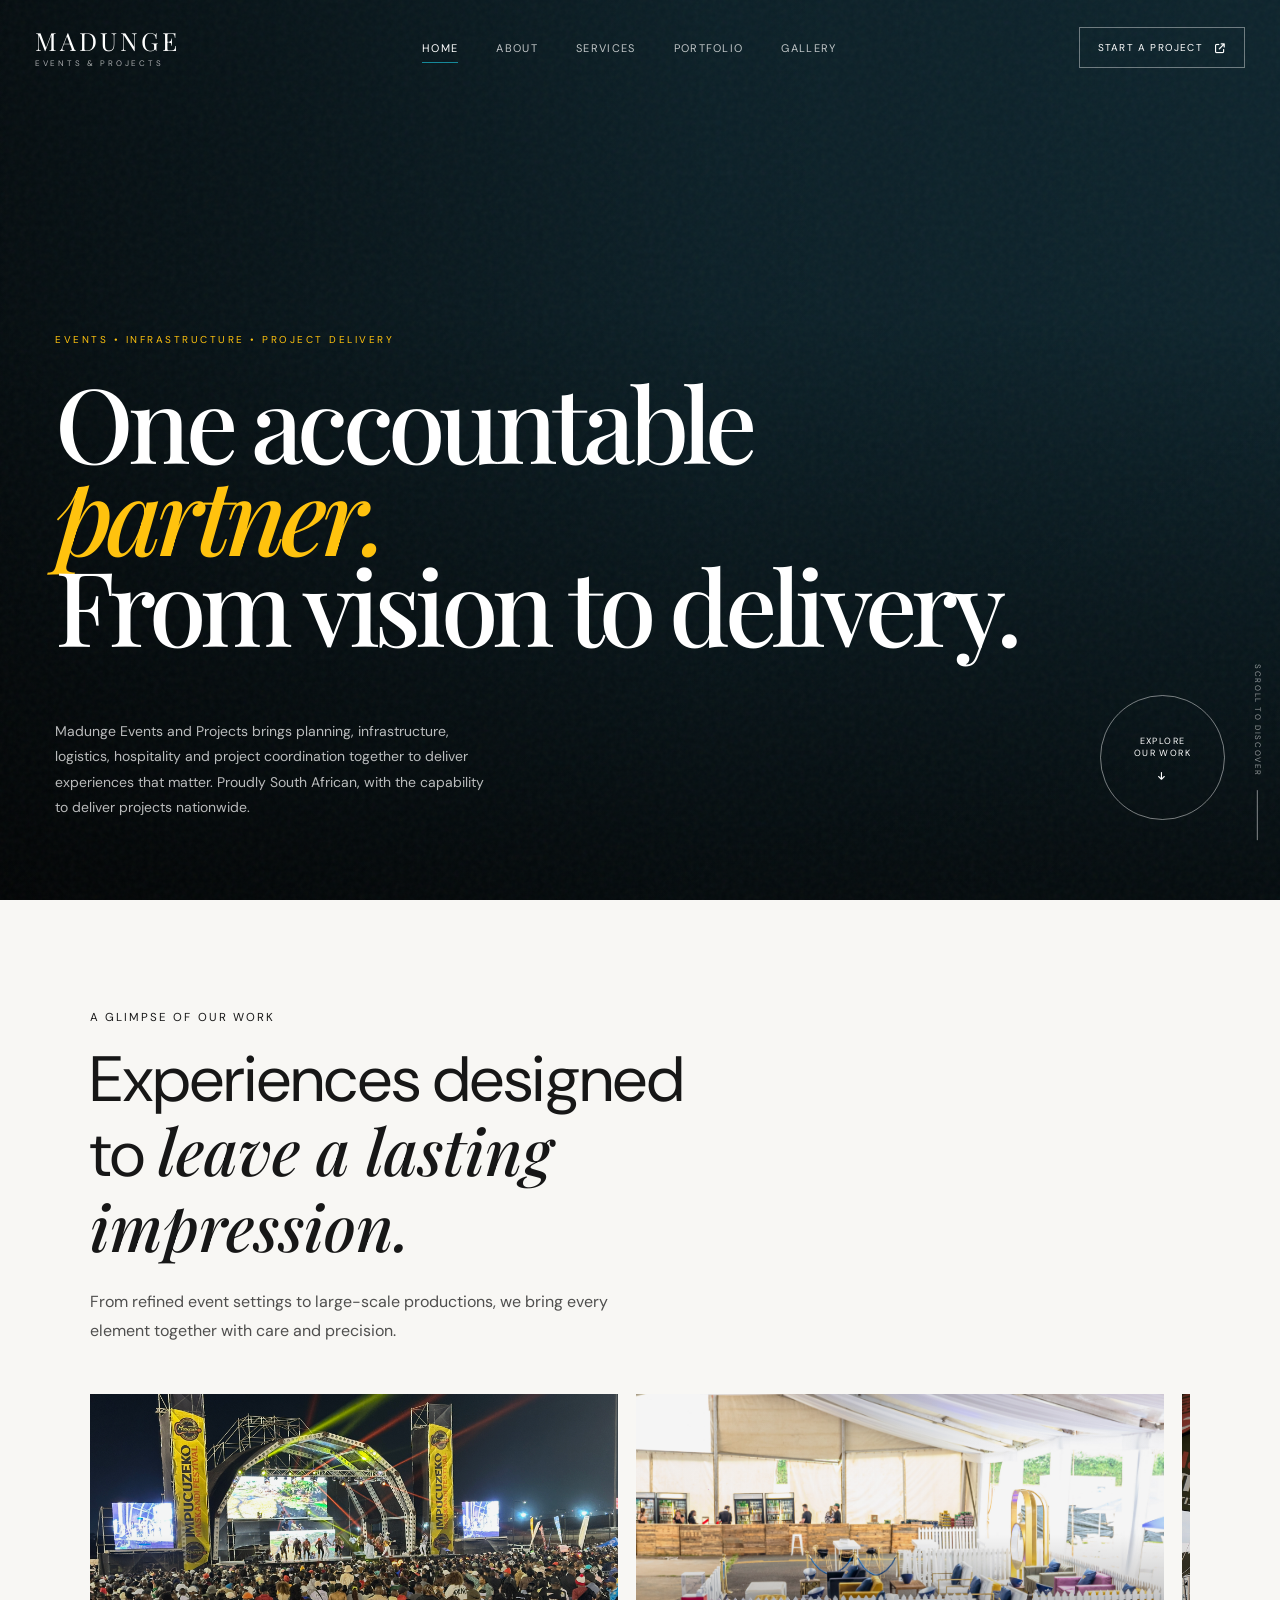
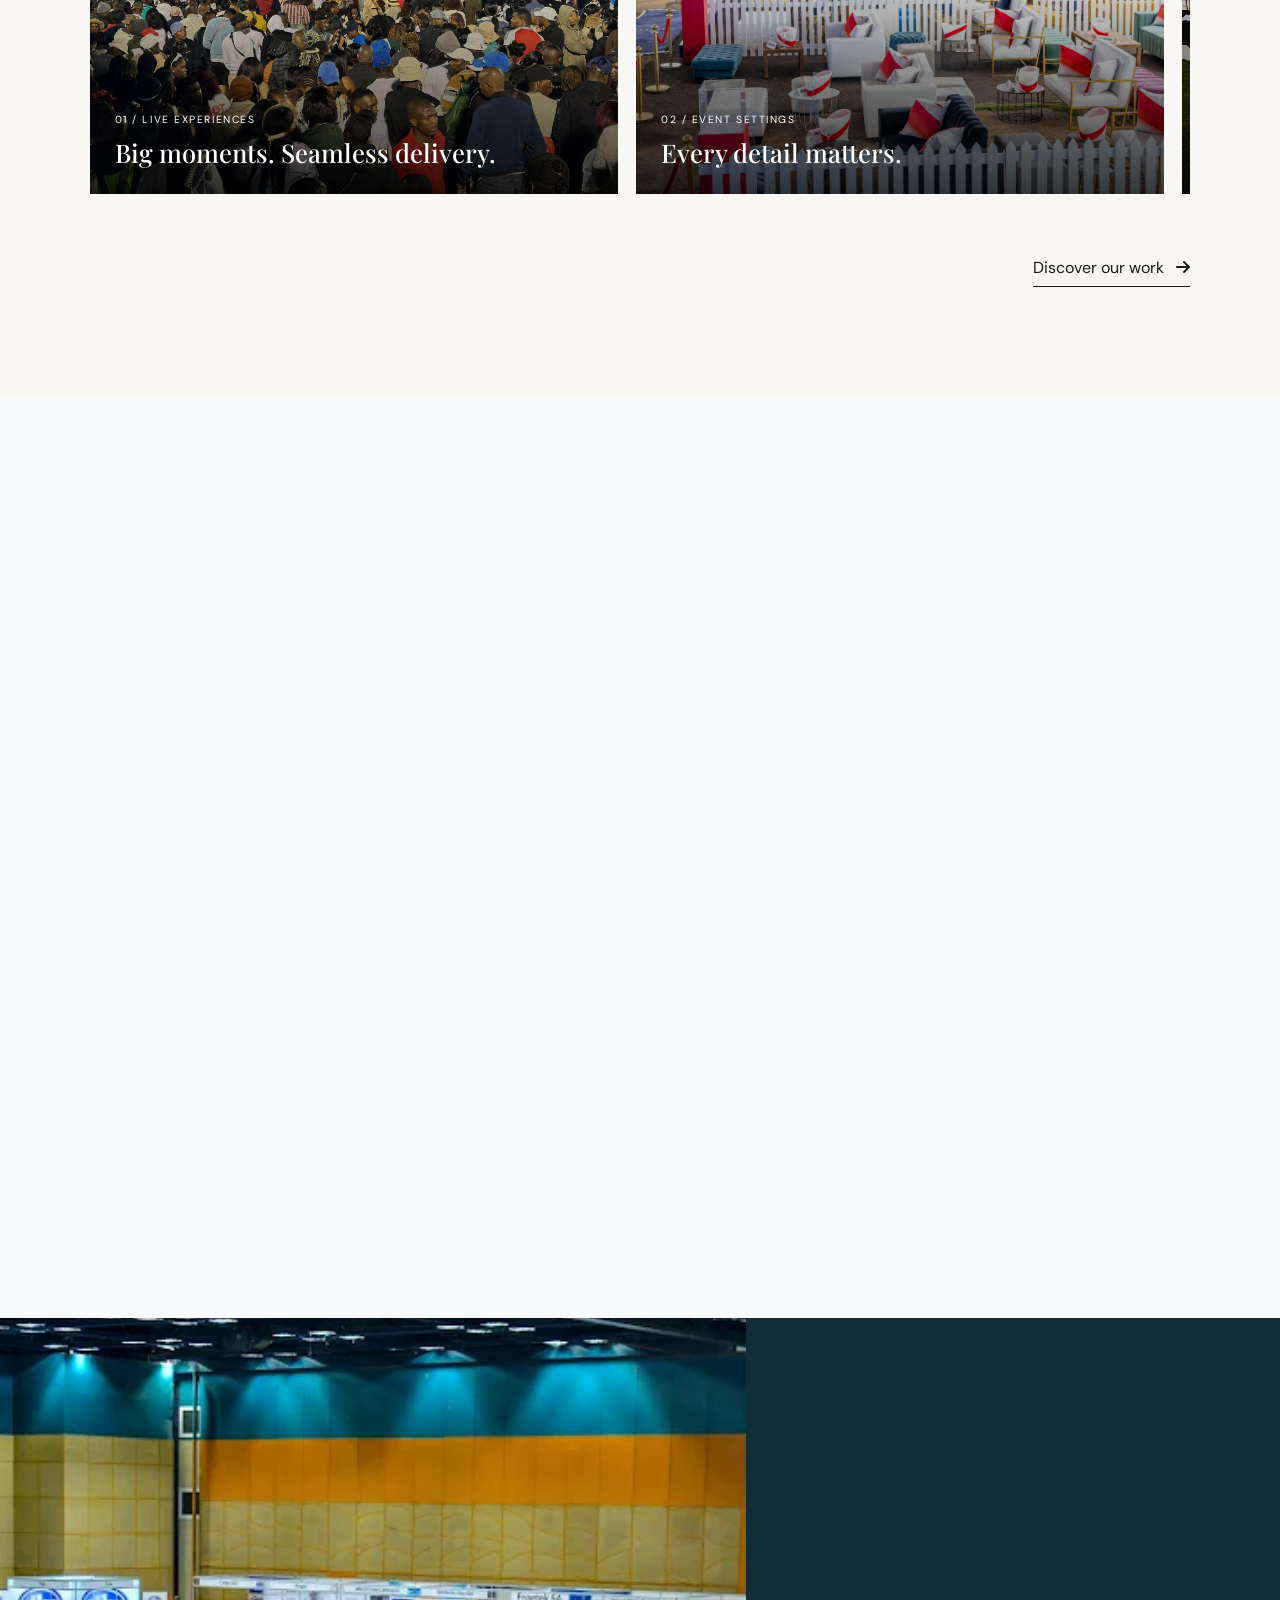
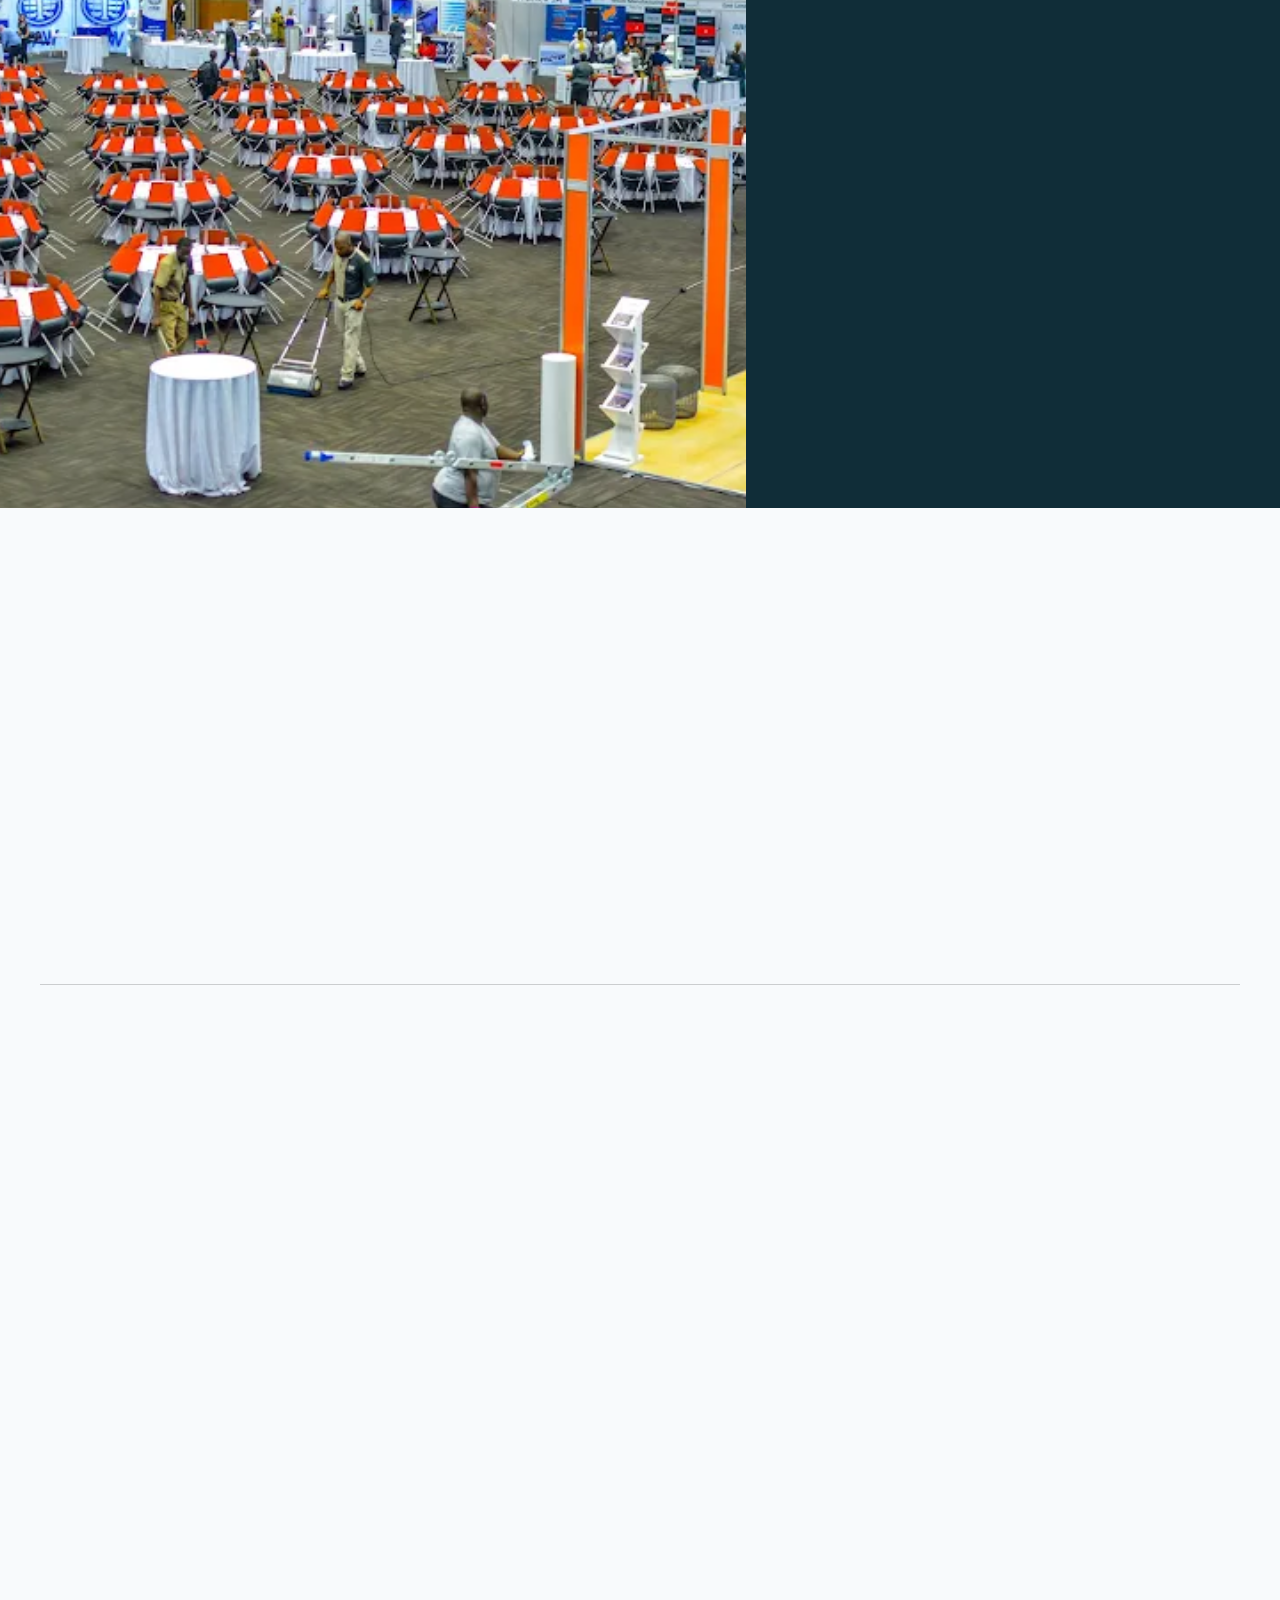
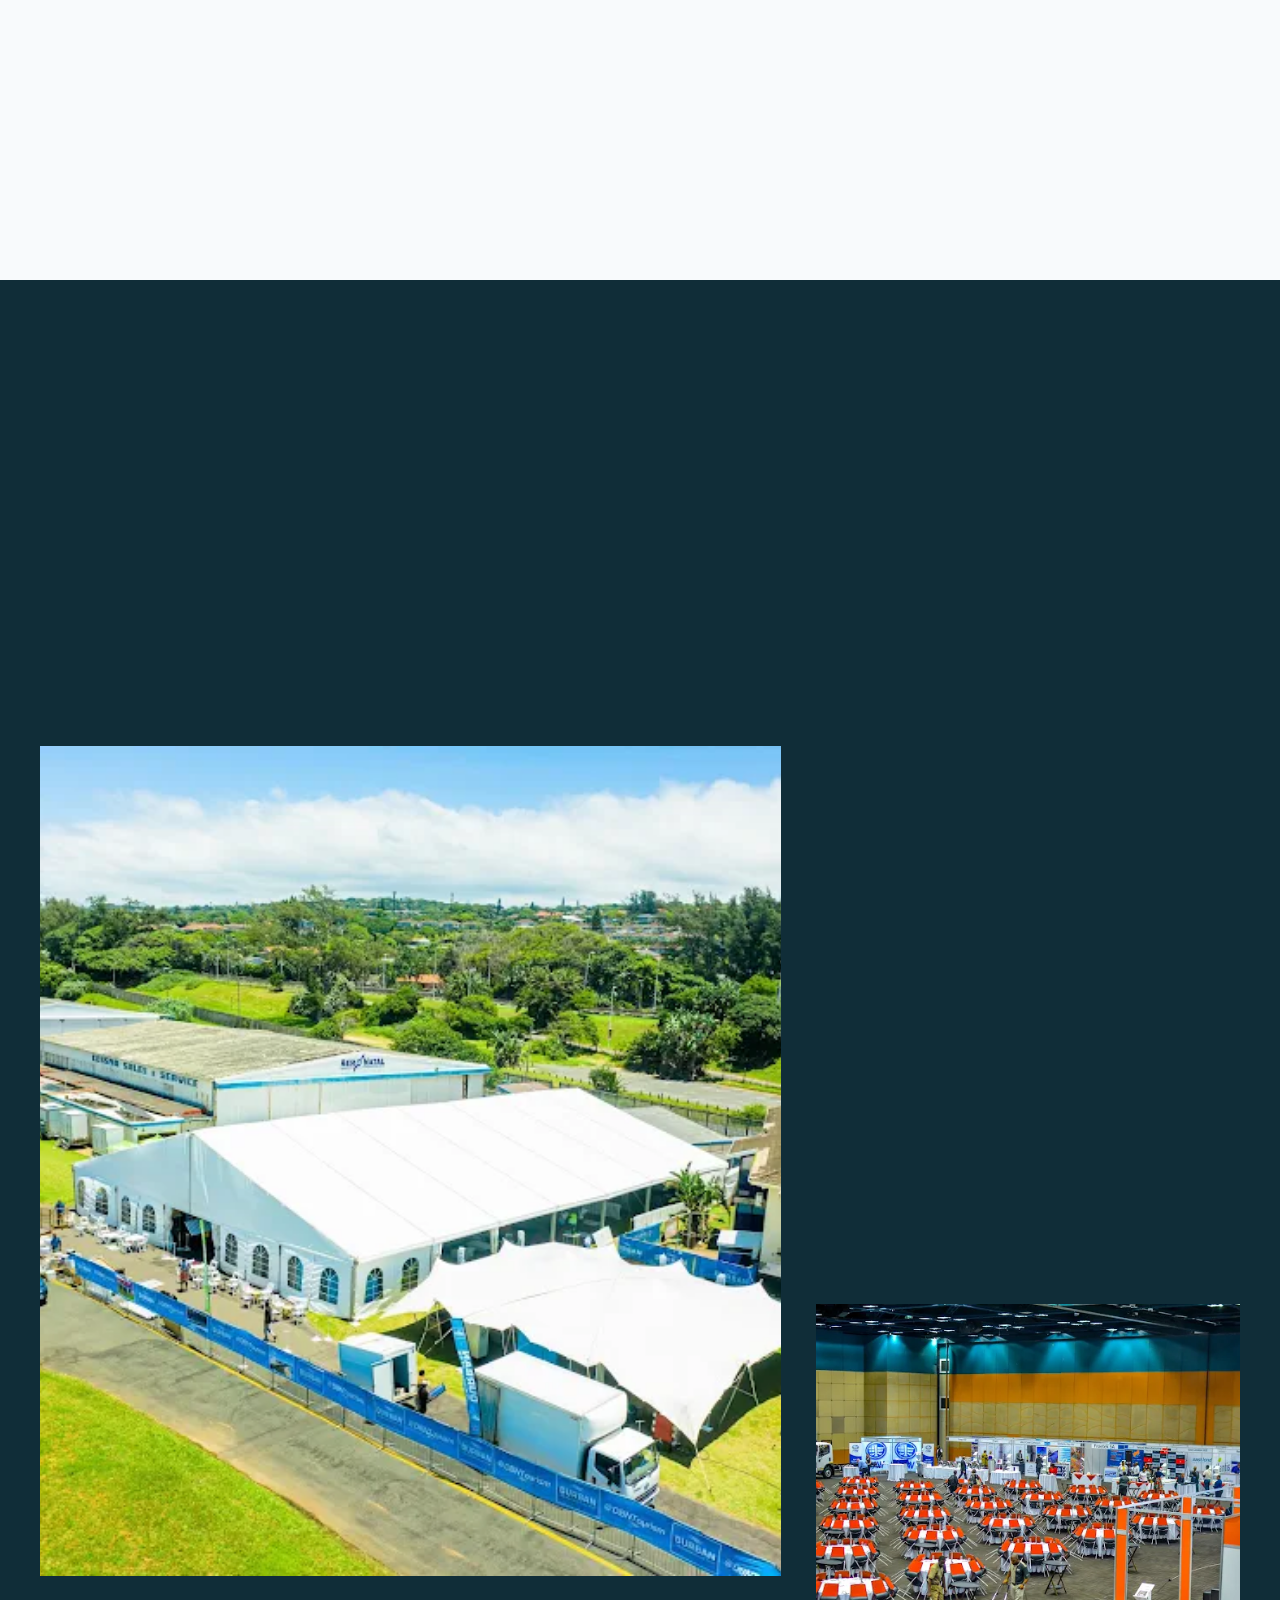
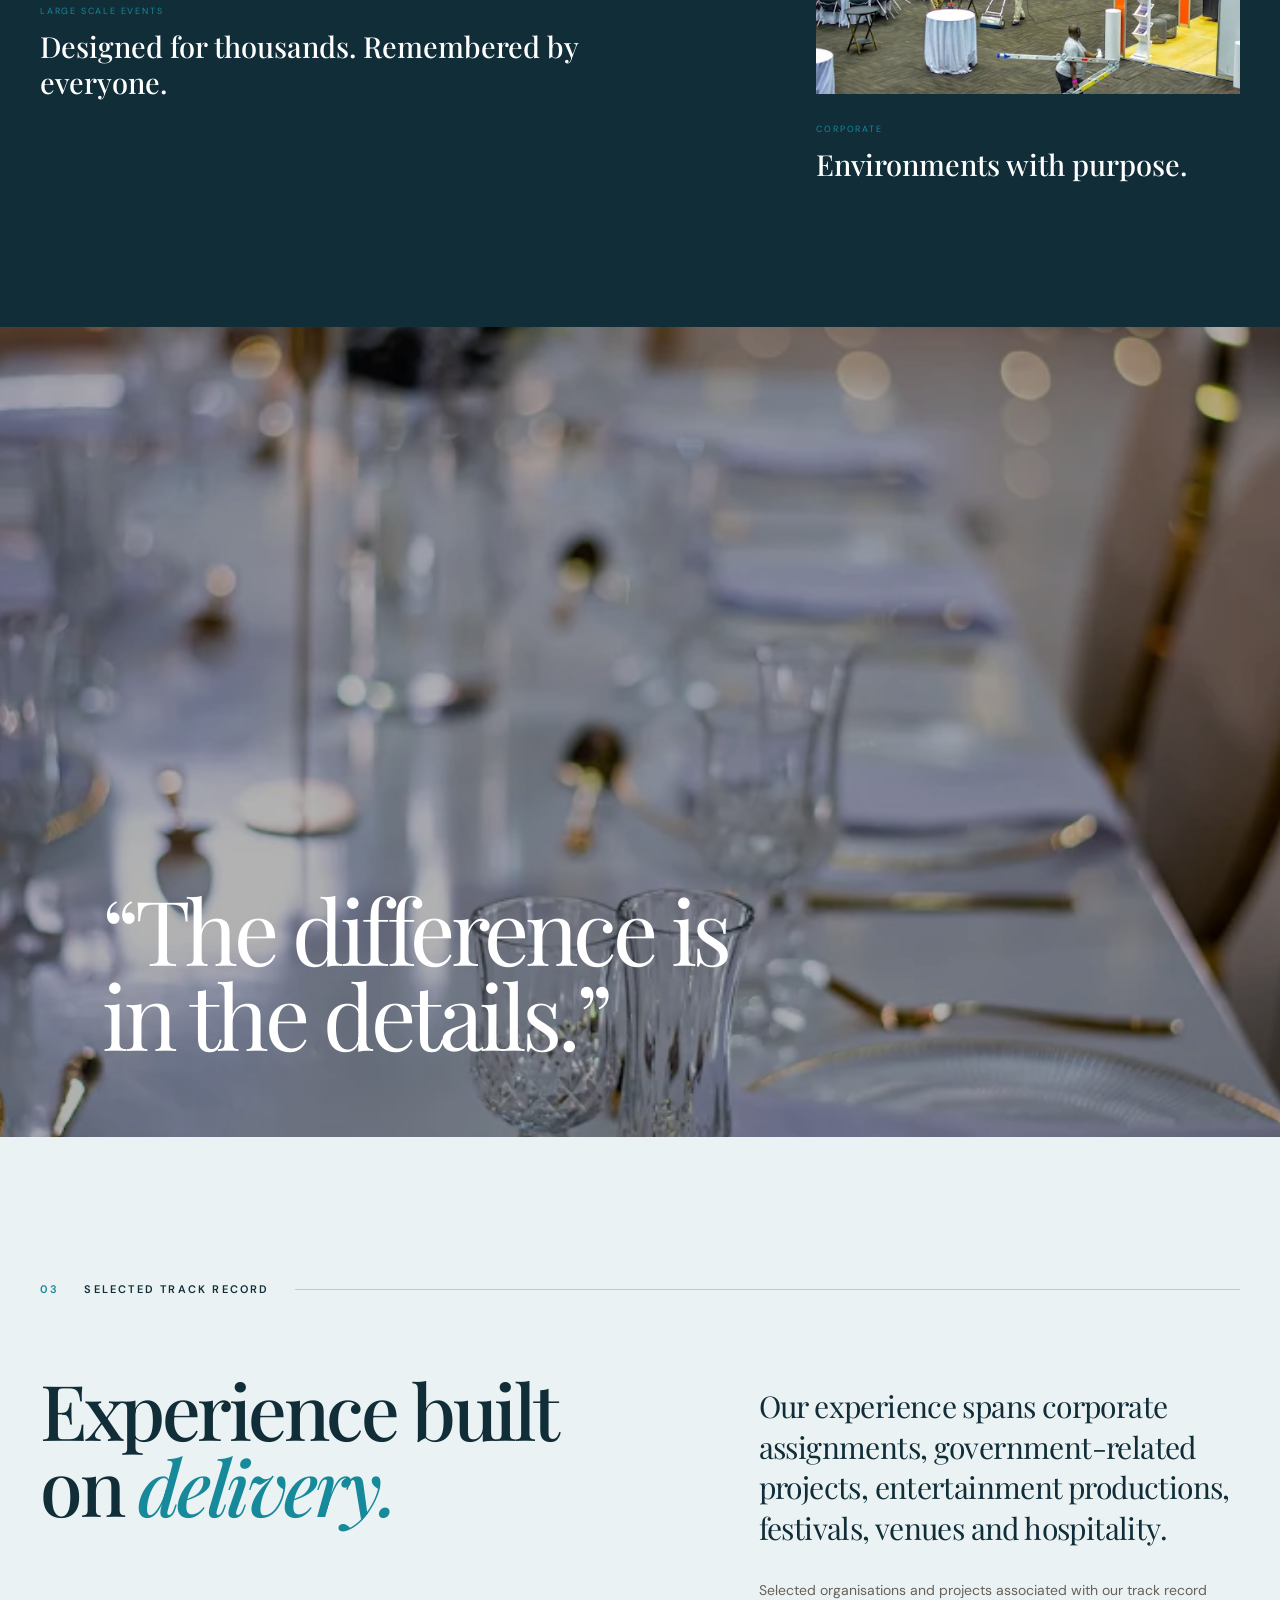
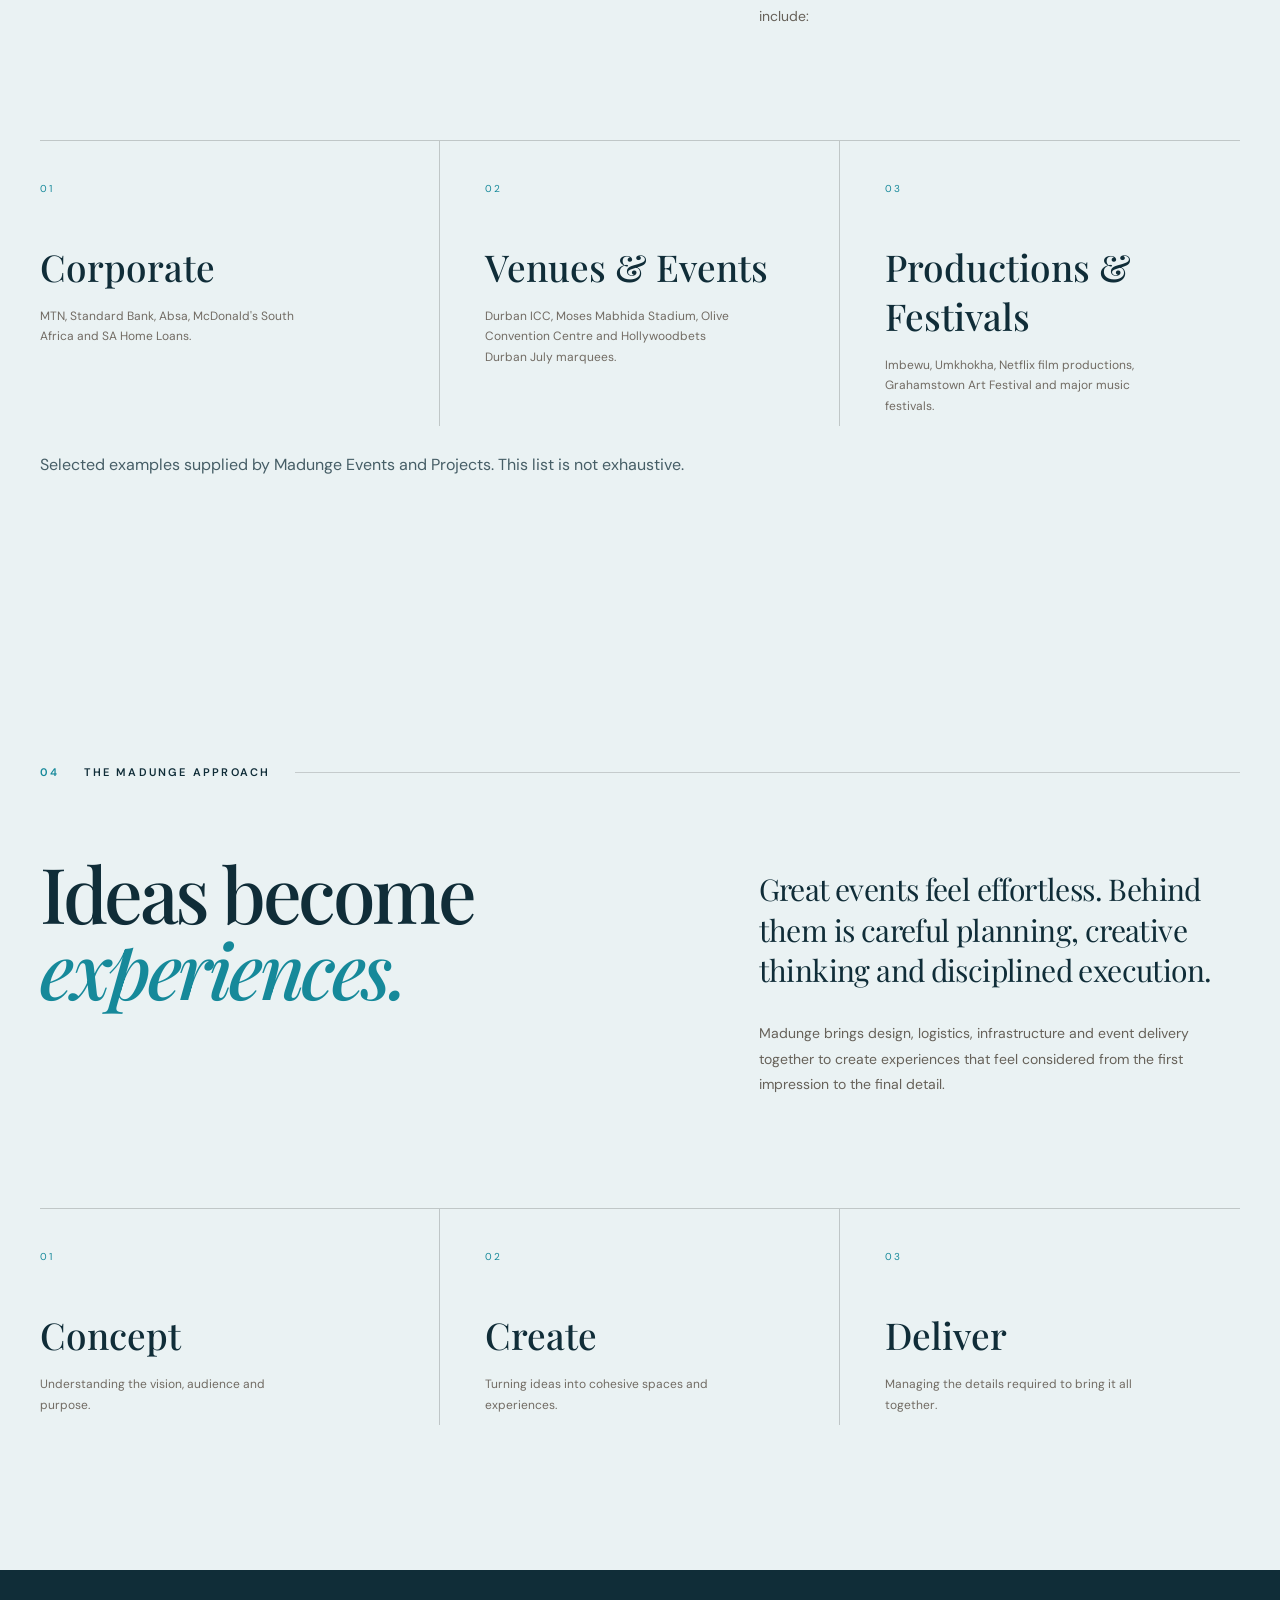
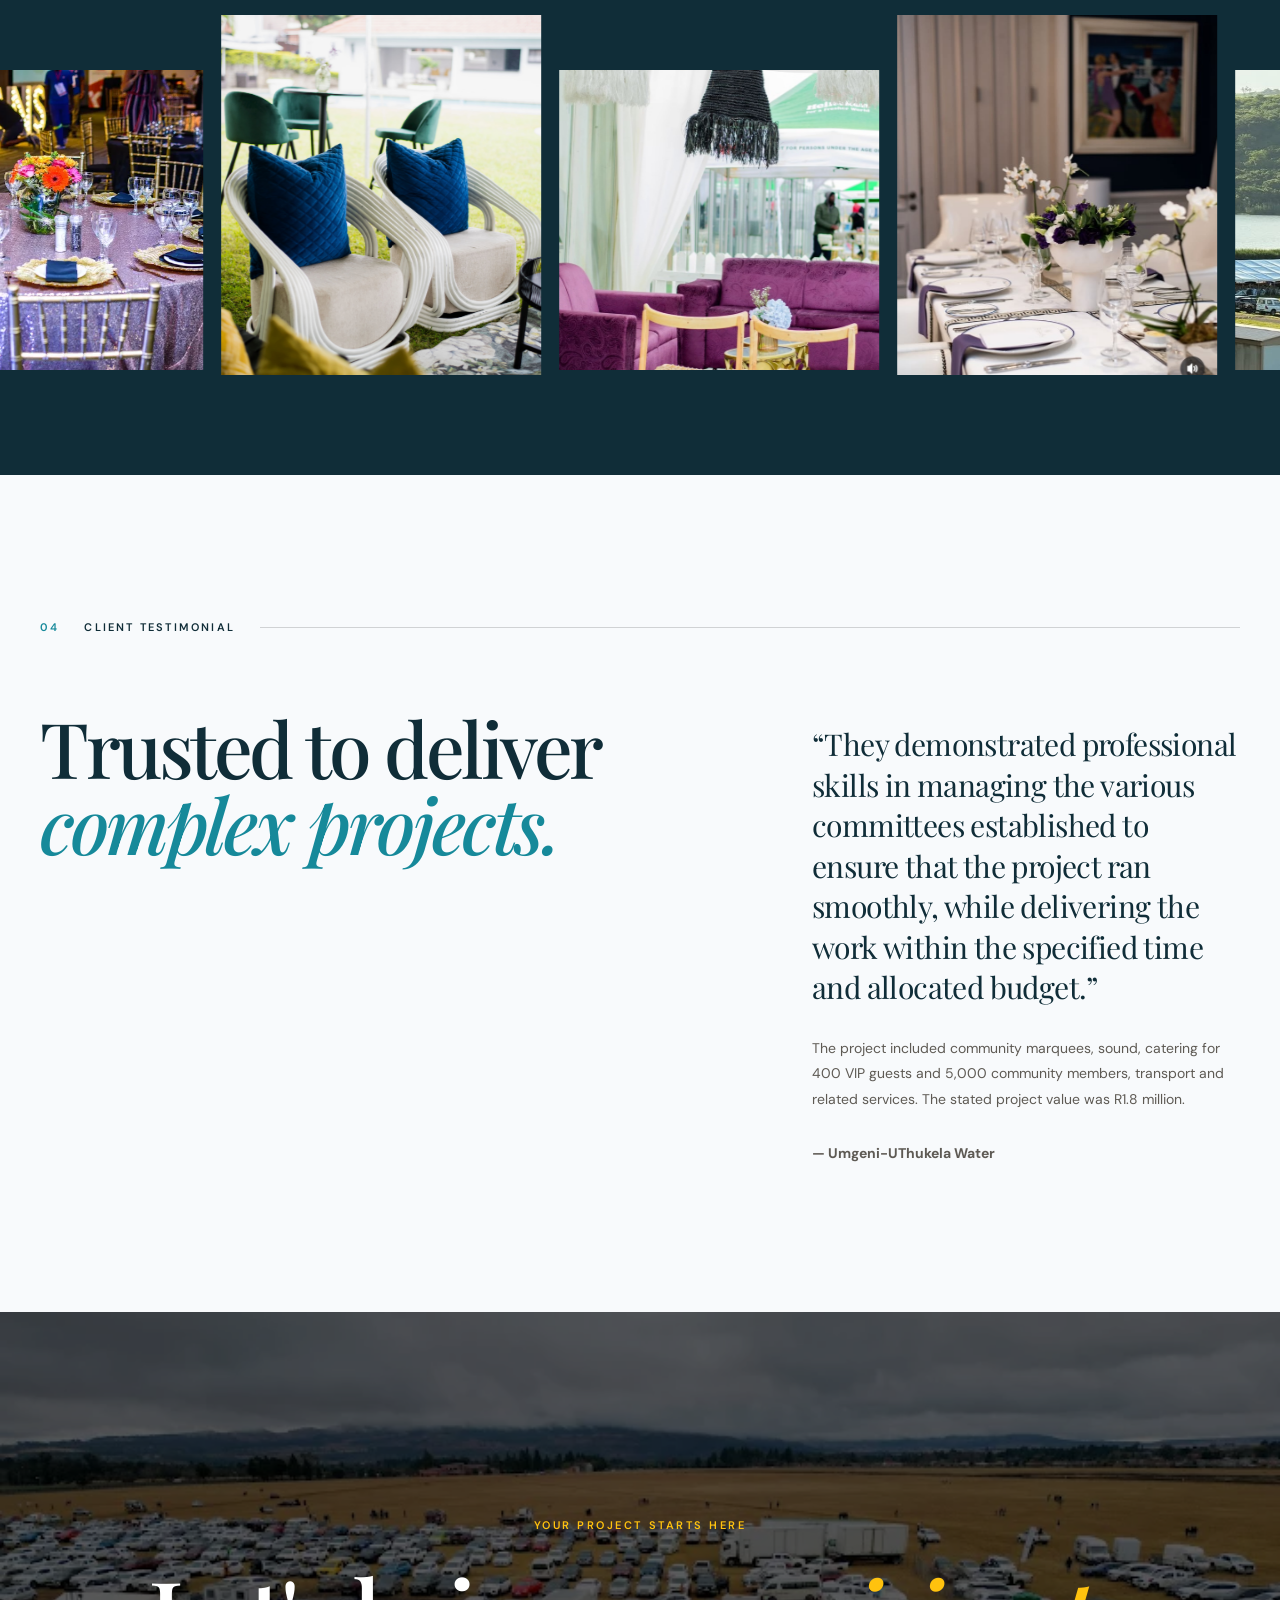
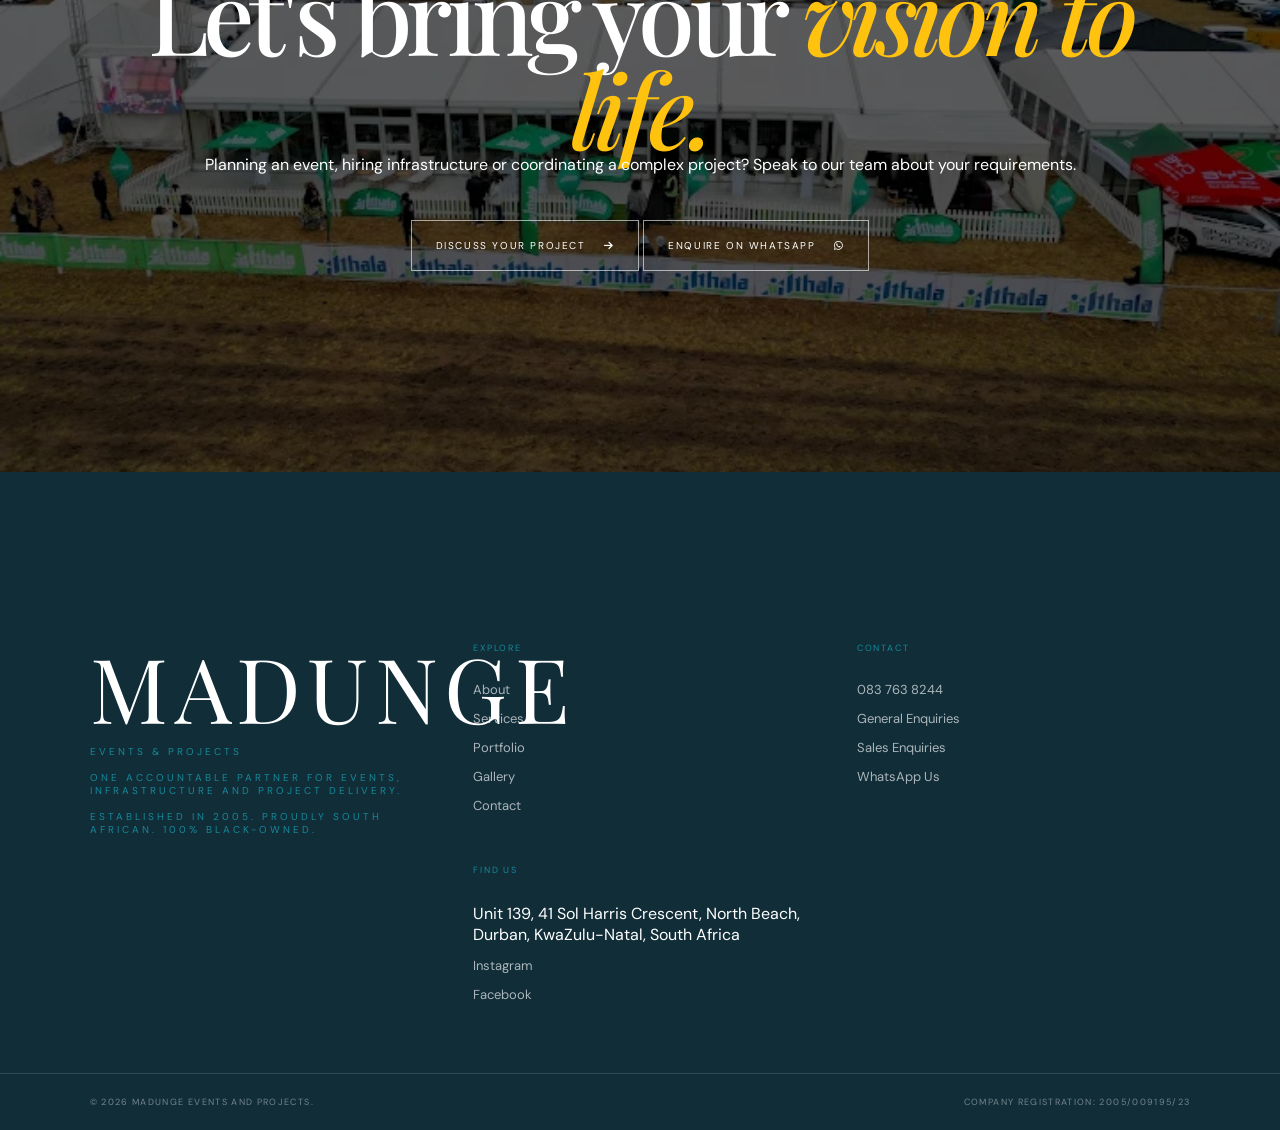
==== commit c493dcb3: "Highlight Madunge establishment year" ====
--- a/index.html
+++ b/index.html
@@ -254,10 +254,10 @@
             <div class="intro-copy reveal">
 
                 <p class="large-copy">
-                    Madunge Events and Projects is a proudly South African,
-                    100% Black-owned events, infrastructure and project
-                    management company headquartered in Durban,
-                    KwaZulu-Natal.
+                    Established in 2005, Madunge Events and Projects is a
+                    proudly South African, 100% Black-owned events,
+                    infrastructure and project management company
+                    headquartered in Durban, KwaZulu-Natal.
                 </p>
 
                 <p>
@@ -894,7 +894,7 @@
         </p>
 
         <p>
-            Proudly South African. 100% Black-owned.
+            Established in 2005. Proudly South African. 100% Black-owned.
         </p>
 
     </div>
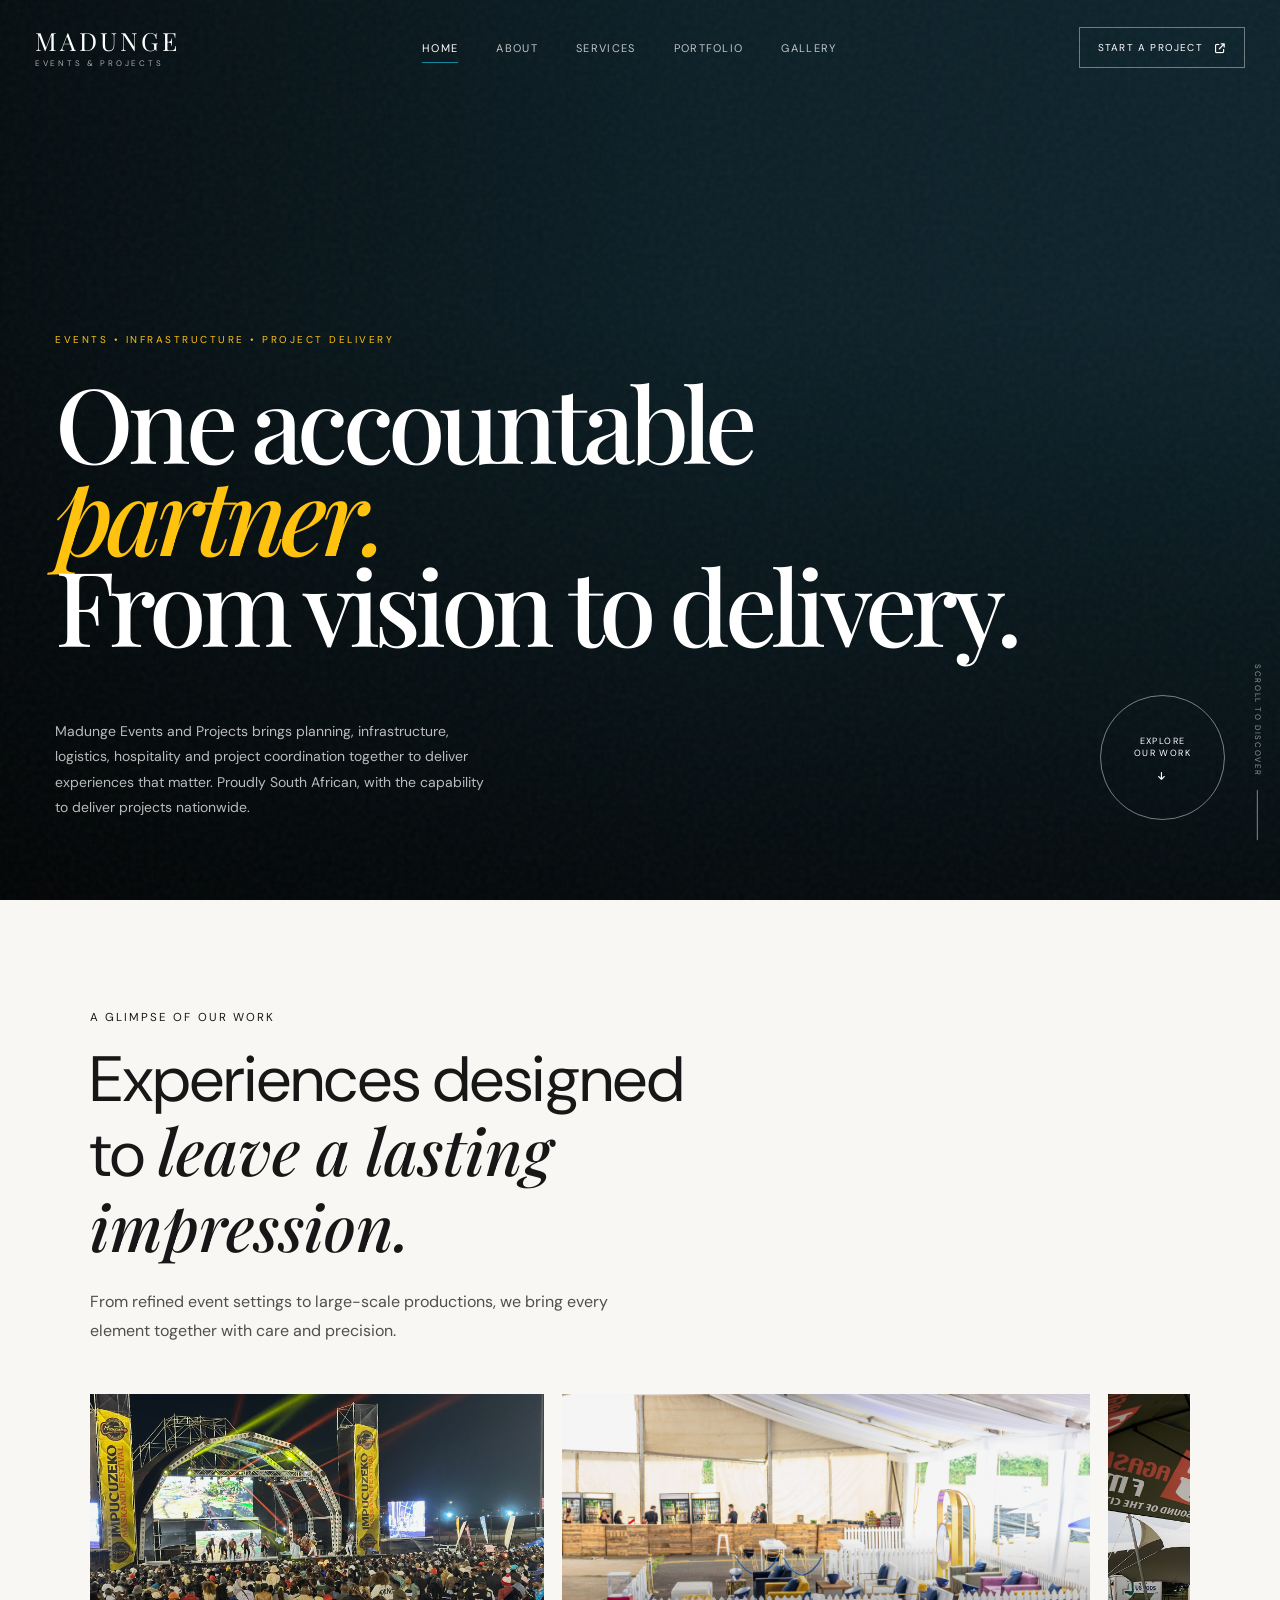
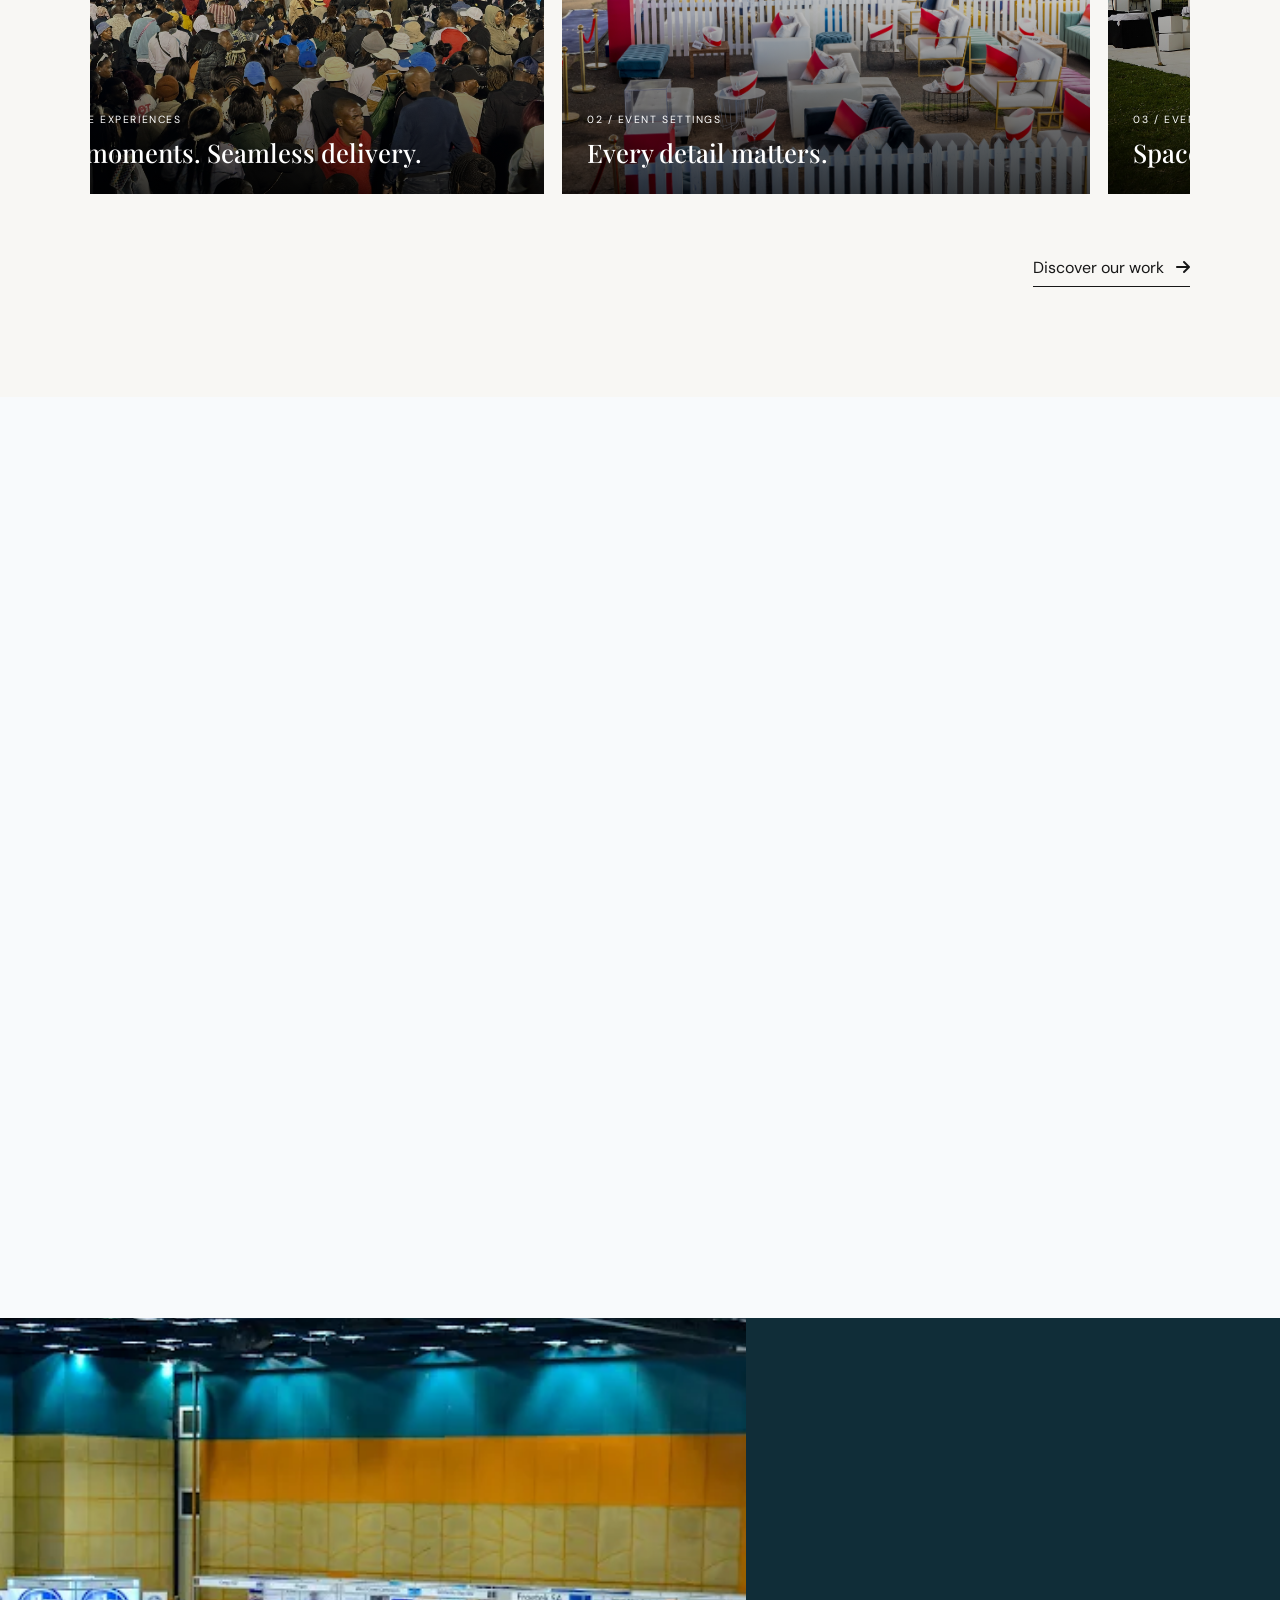
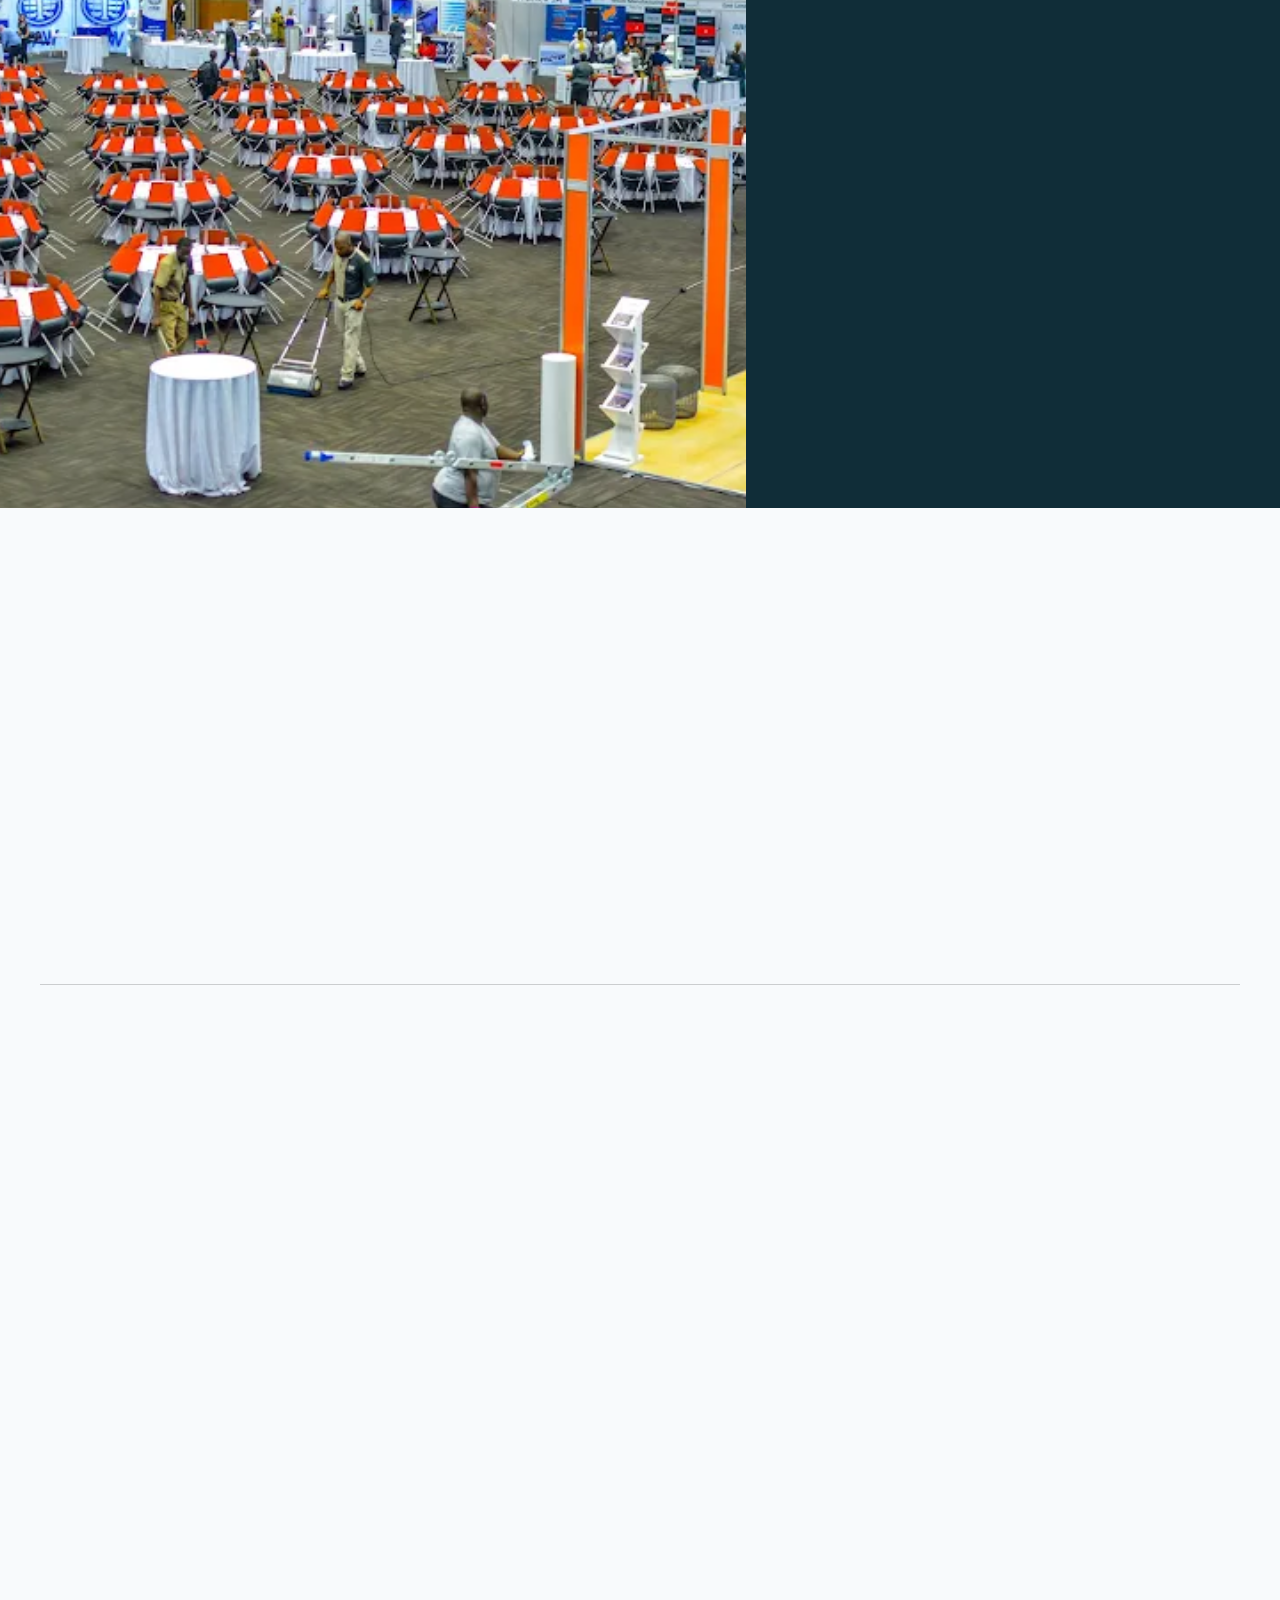
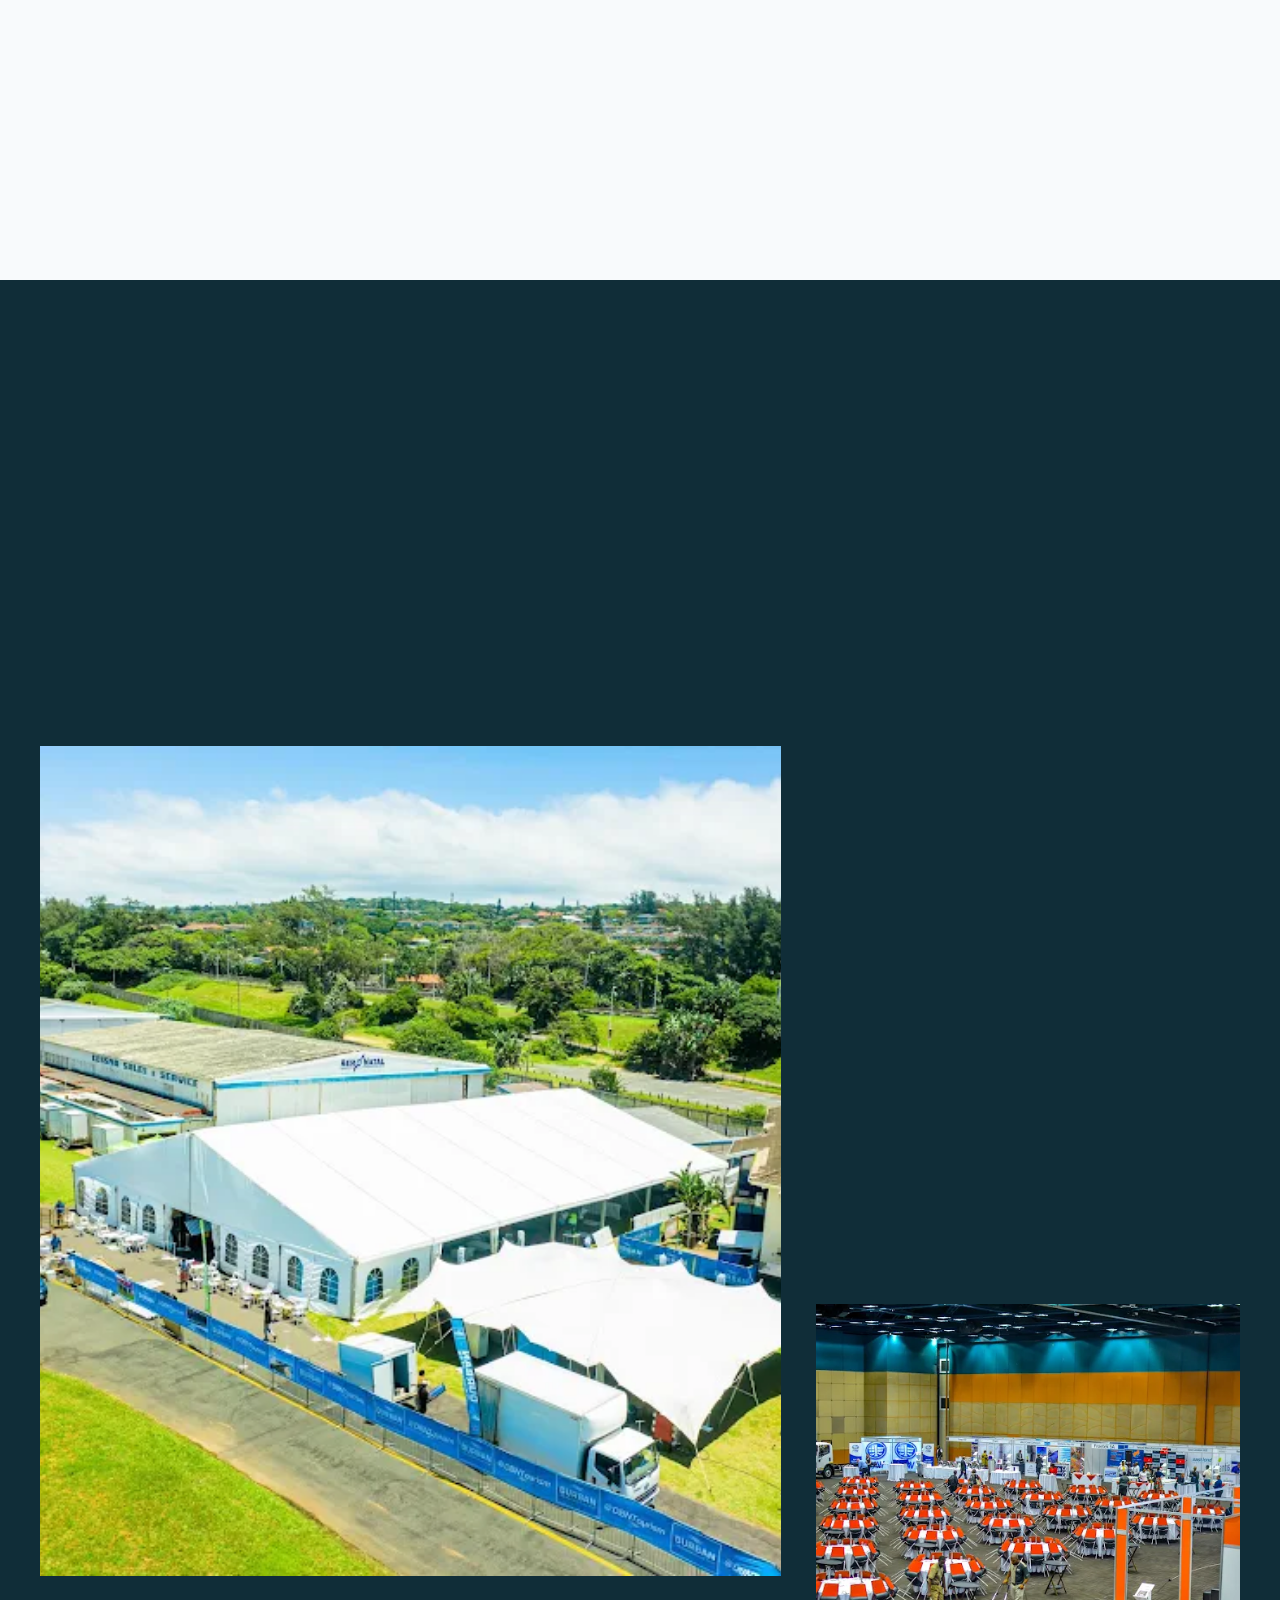
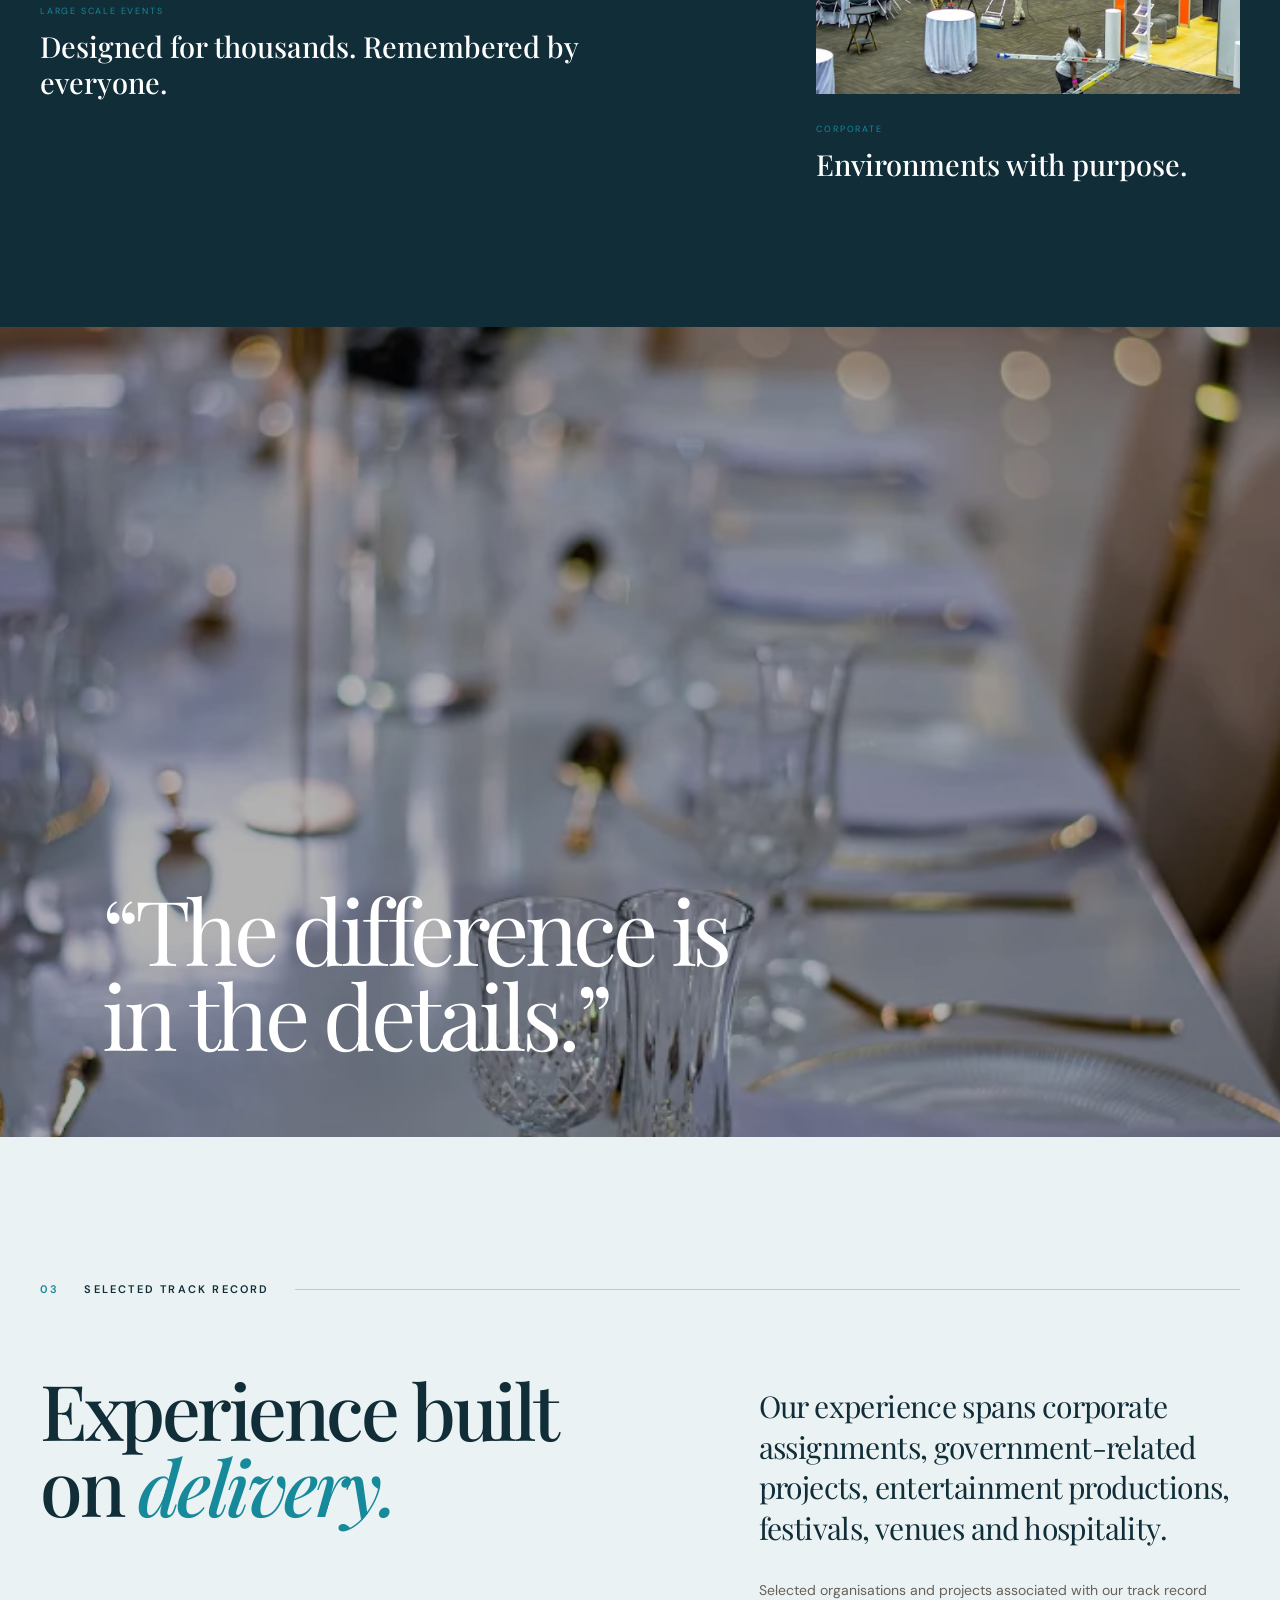
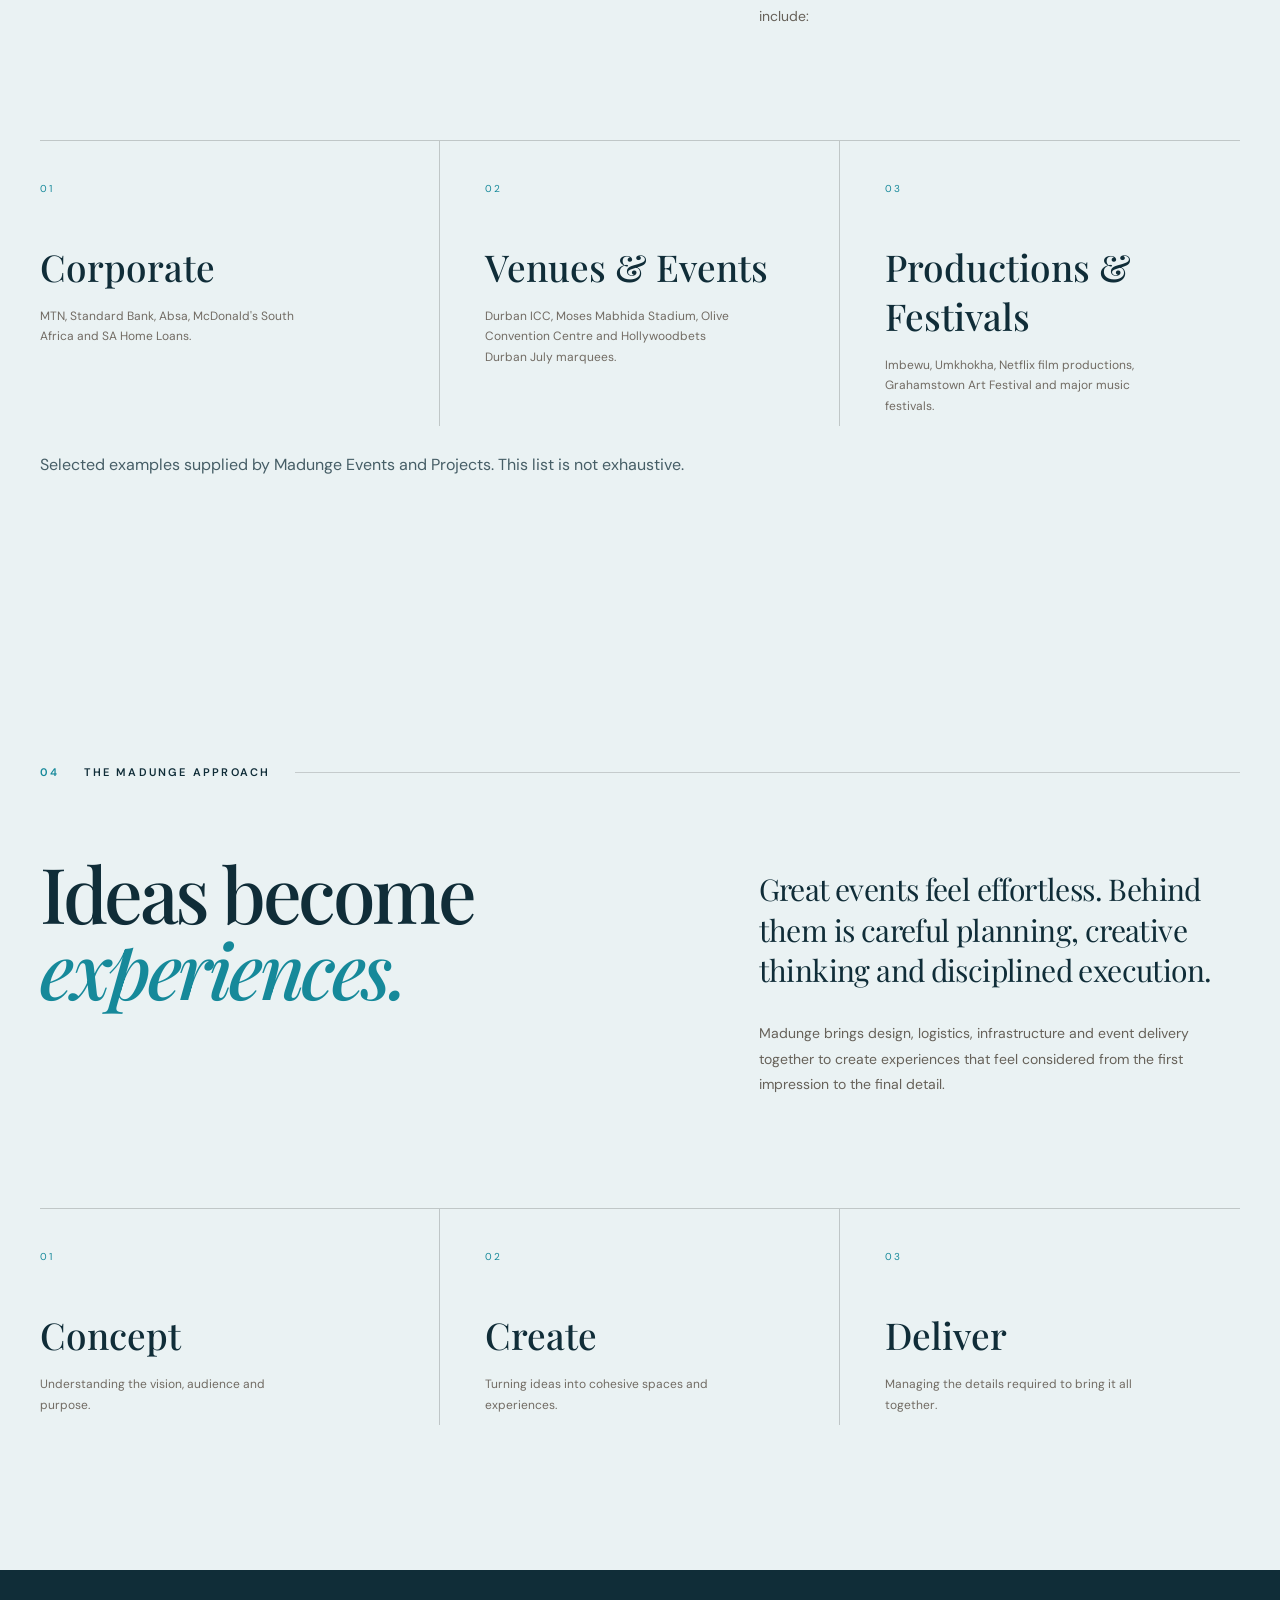
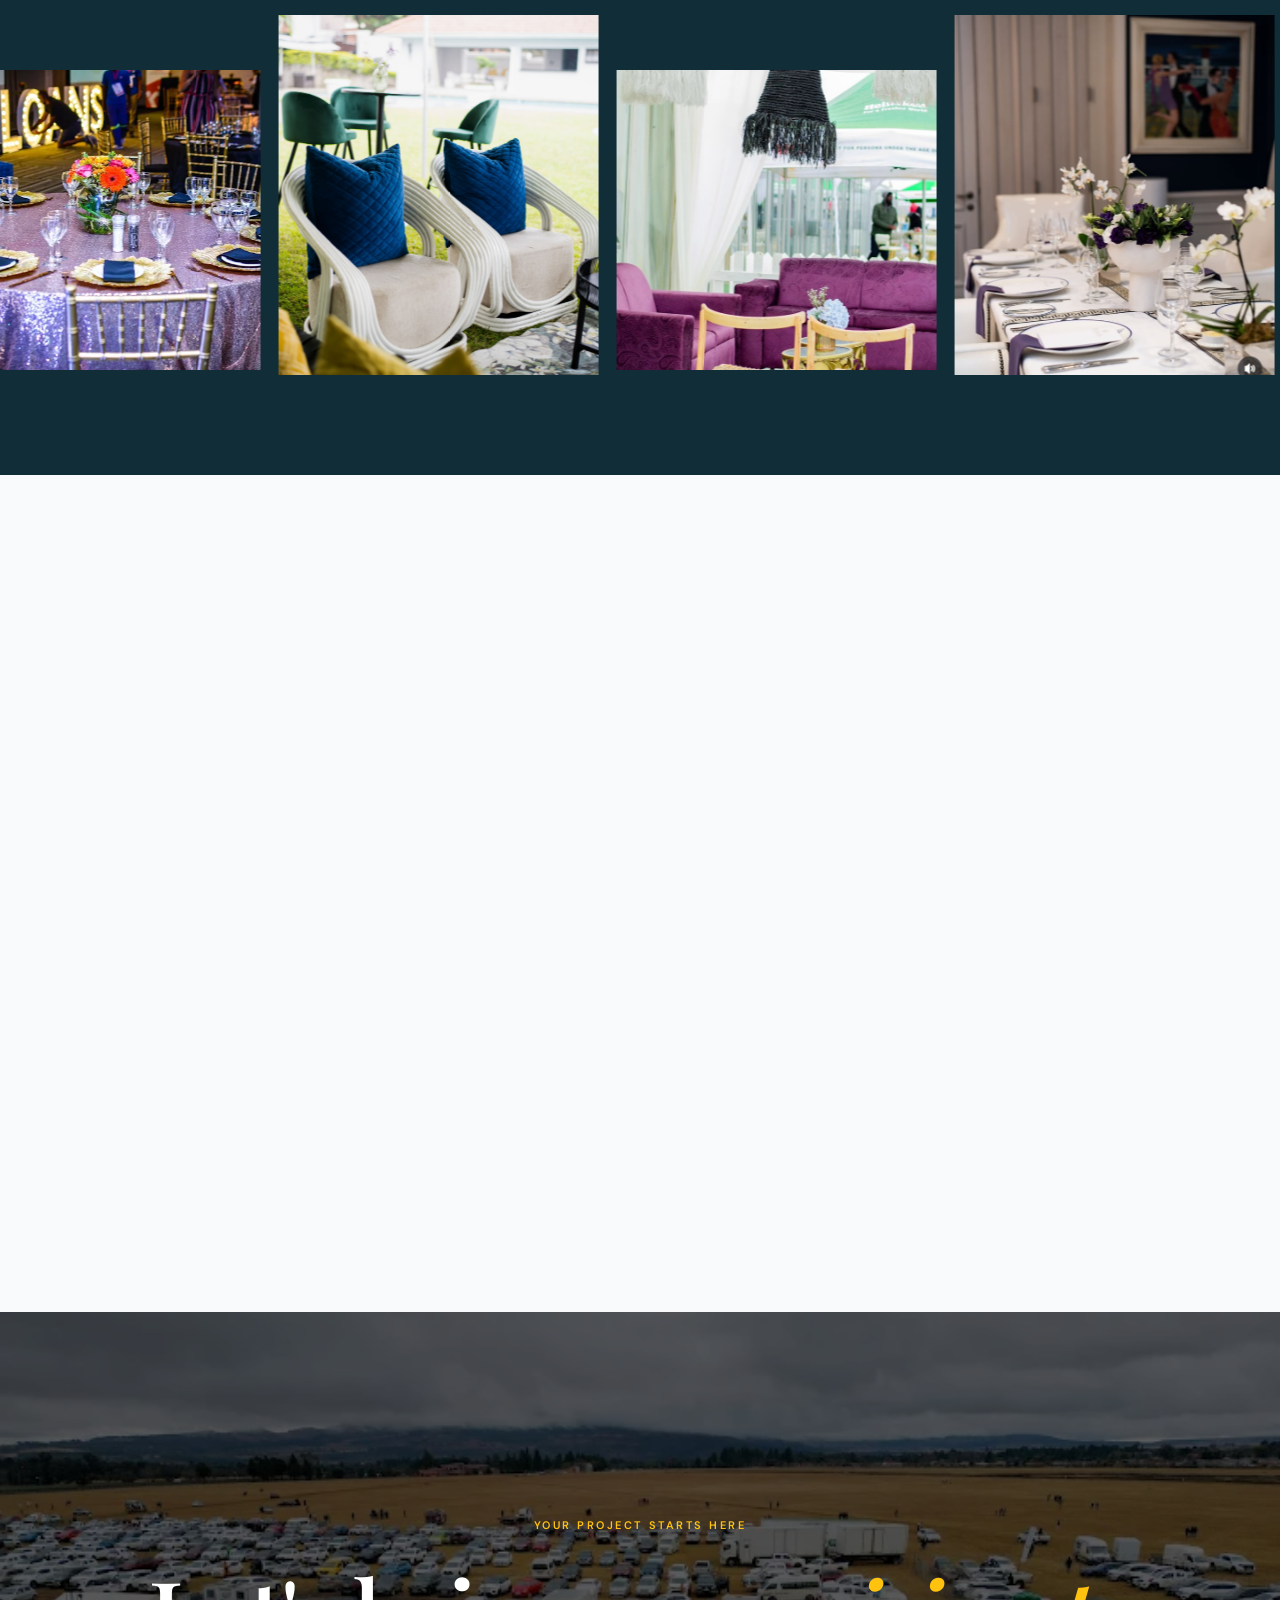
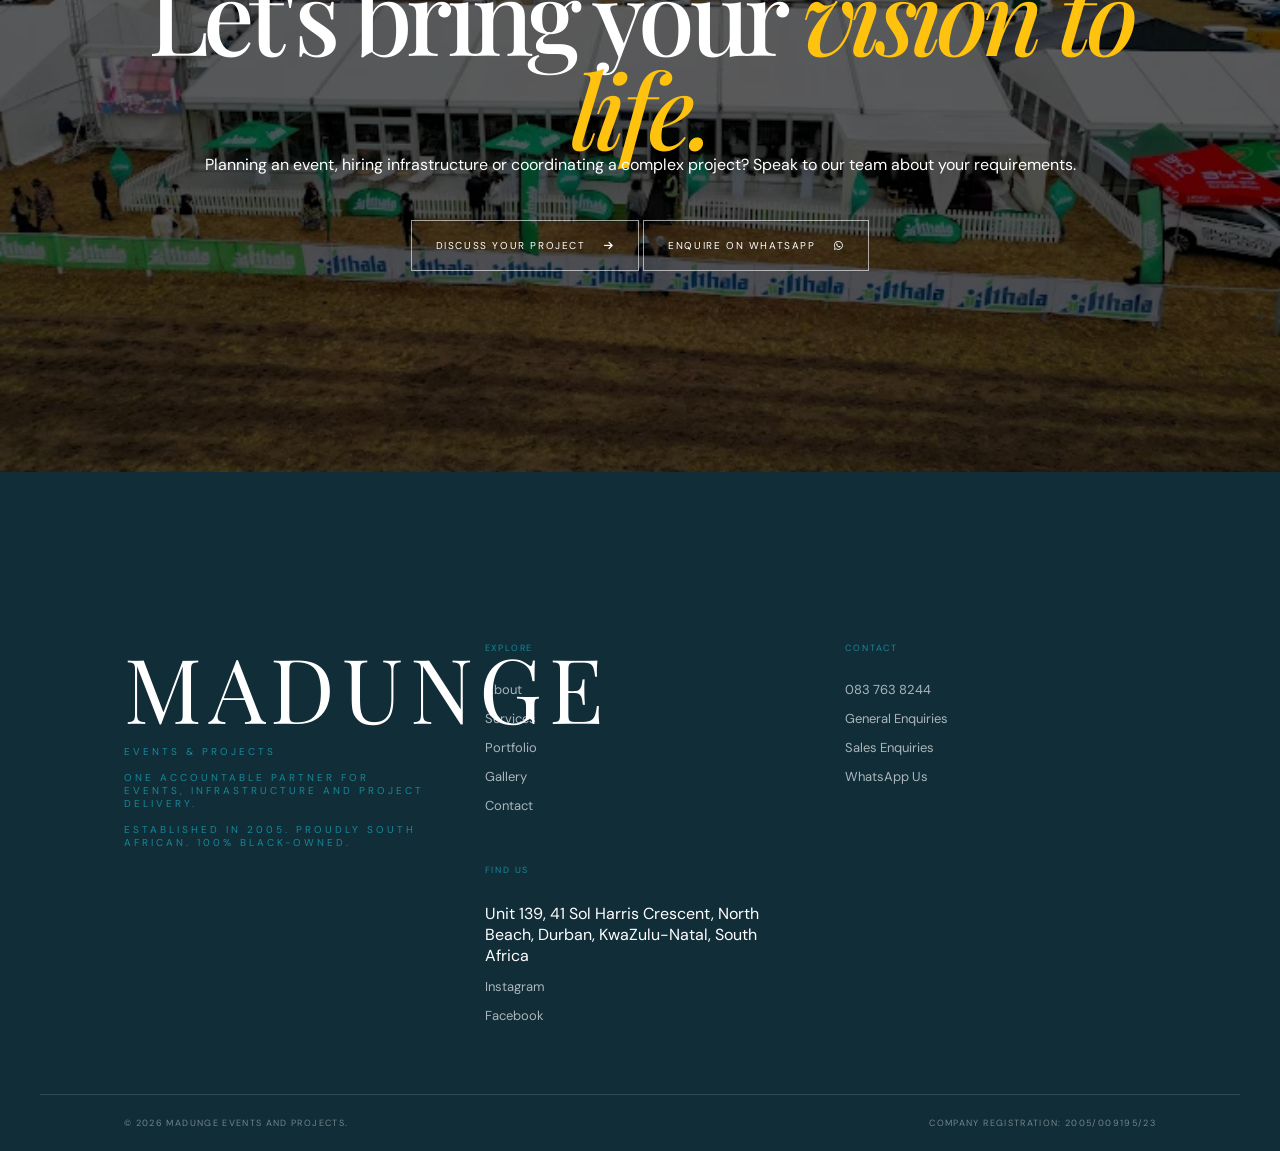
==== commit 3390a673: "Fix homepage footer container layout" ====
--- a/index.html
+++ b/index.html
@@ -879,7 +879,8 @@
 
     <footer class="footer">
 
-       
+    <div class="container">
+
 <div class="footer-top">
 
     <div class="footer-brand">
@@ -968,7 +969,6 @@
     </p>
 
 </div>
-
 
     </footer>
 
--- a/css/style.css
+++ b/css/style.css
@@ -7594,3 +7594,74 @@
         padding: 22px 6%;
     }
 }
+
+
+/* =========================================================
+   GALLERY VIDEO SHOWCASE
+   ========================================================= */
+.gallery-video-section {
+    padding: 90px 6%;
+    background: var(--ivory);
+}
+.gallery-video-heading {
+    display: flex;
+    align-items: end;
+    justify-content: space-between;
+    gap: 28px;
+    margin: 18px 0 34px;
+}
+.gallery-video-heading > p {
+    max-width: 420px;
+    line-height: 1.8;
+    opacity: .75;
+}
+.gallery-video-grid {
+    display: grid;
+    grid-template-columns: repeat(2, minmax(0, 1fr));
+    gap: 22px;
+}
+.gallery-video-card {
+    min-width: 0;
+    margin: 0;
+    background: var(--white);
+    overflow: hidden;
+}
+.gallery-video-card video {
+    display: block;
+    width: 100%;
+    aspect-ratio: 16 / 9;
+    object-fit: cover;
+    background: var(--black);
+}
+.gallery-video-card figcaption {
+    padding: 15px 18px;
+    color: var(--black);
+    font-family: var(--serif);
+    font-size: 1.15rem;
+}
+@media (max-width: 700px) {
+    .gallery-video-heading {
+        display: block;
+    }
+    .gallery-video-heading > p {
+        margin-top: 14px;
+    }
+    .gallery-video-grid {
+        grid-template-columns: 1fr;
+        gap: 16px;
+    }
+}
+
+/* Keep custom-select choices visible and scrollable on small screens. */
+.custom-select {
+    position: relative;
+}
+.custom-select-menu {
+    display: block;
+    max-height: min(55vh, 360px);
+    overflow-y: auto;
+    overscroll-behavior: contain;
+}
+.custom-select-menu button {
+    min-height: 44px;
+}
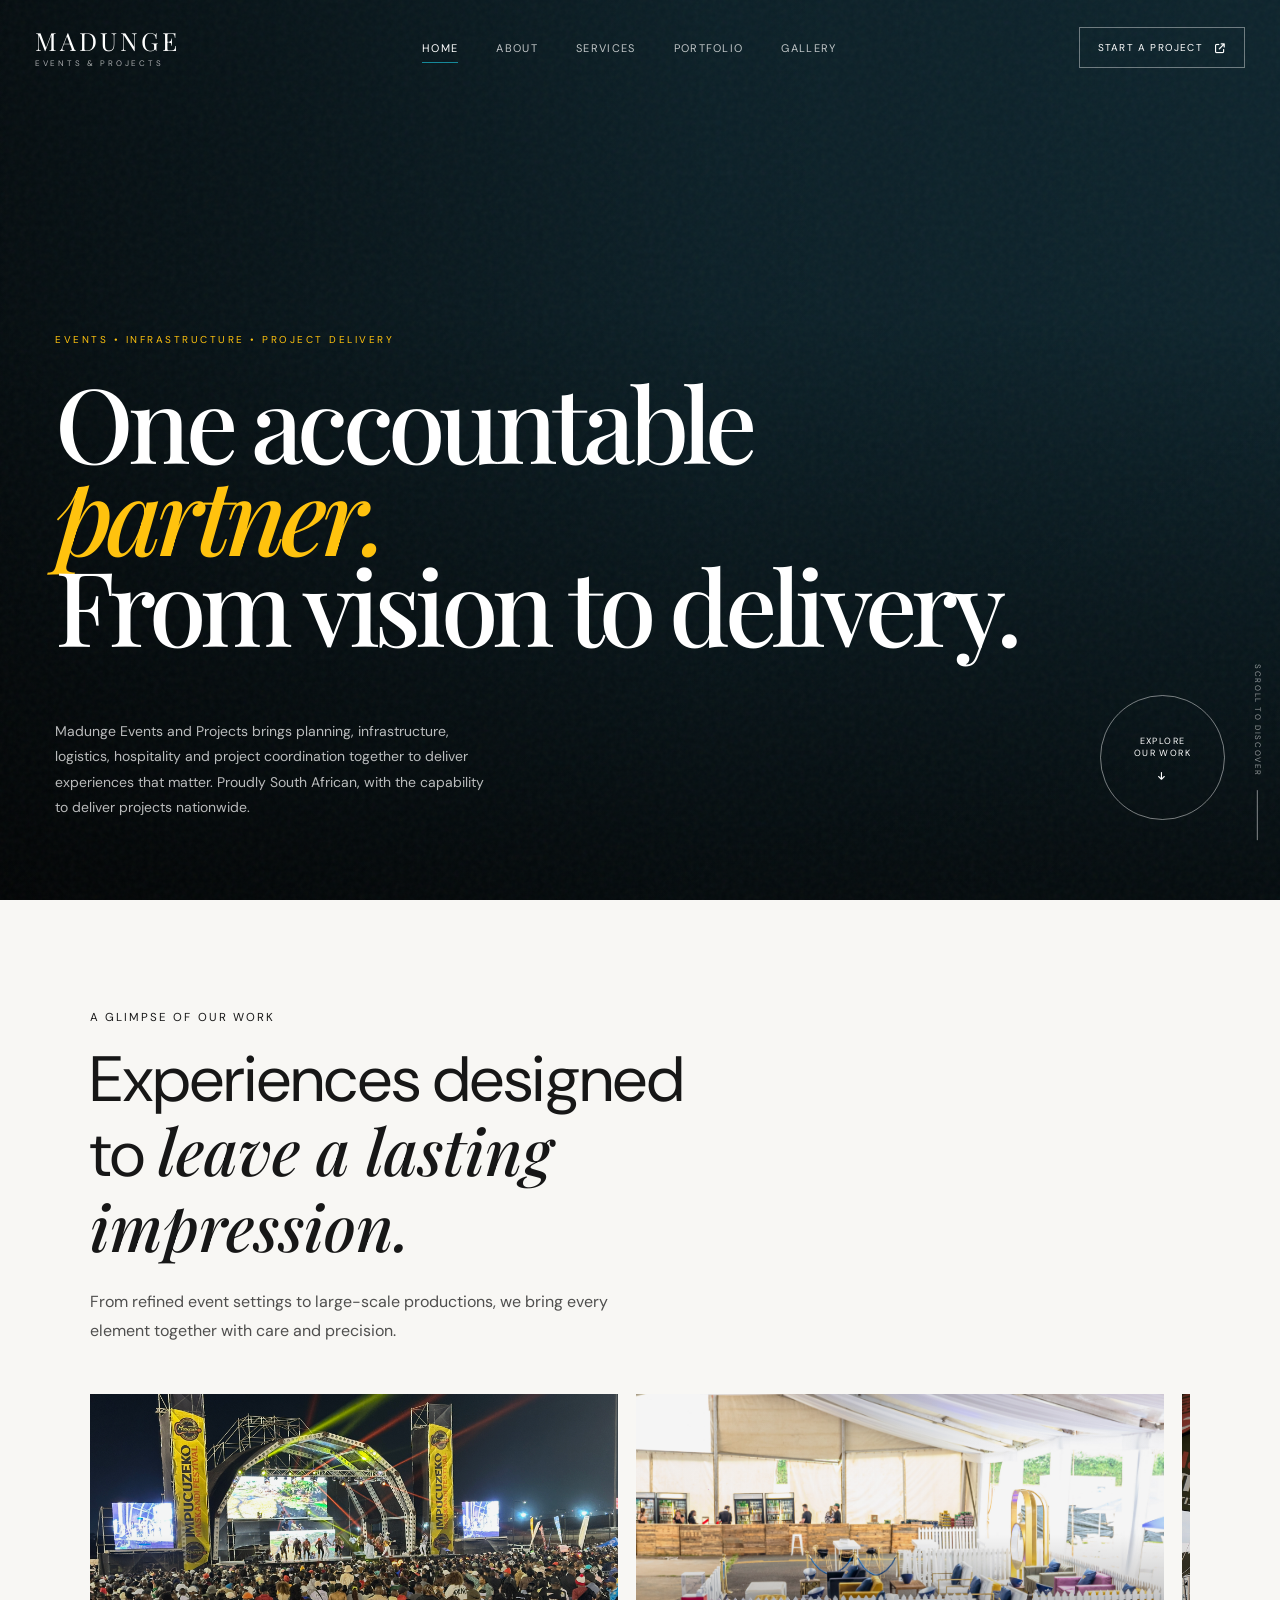
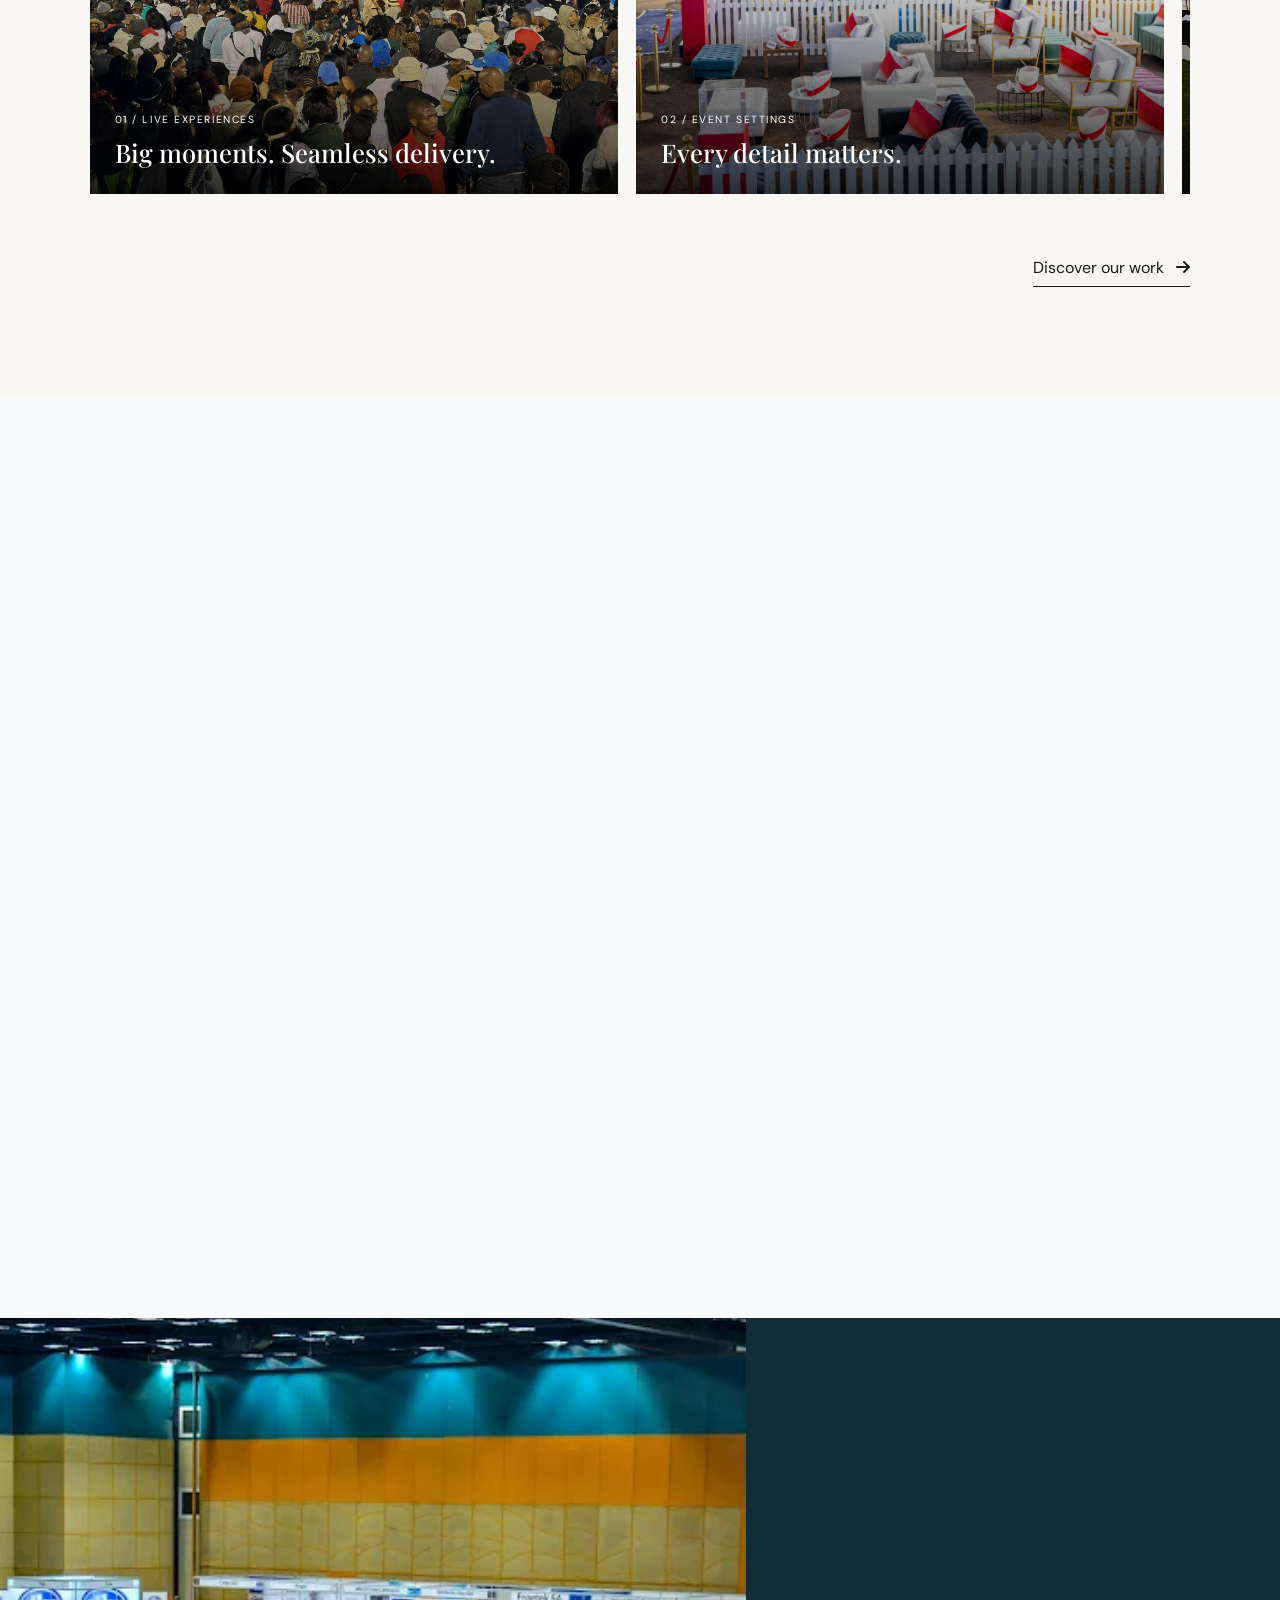
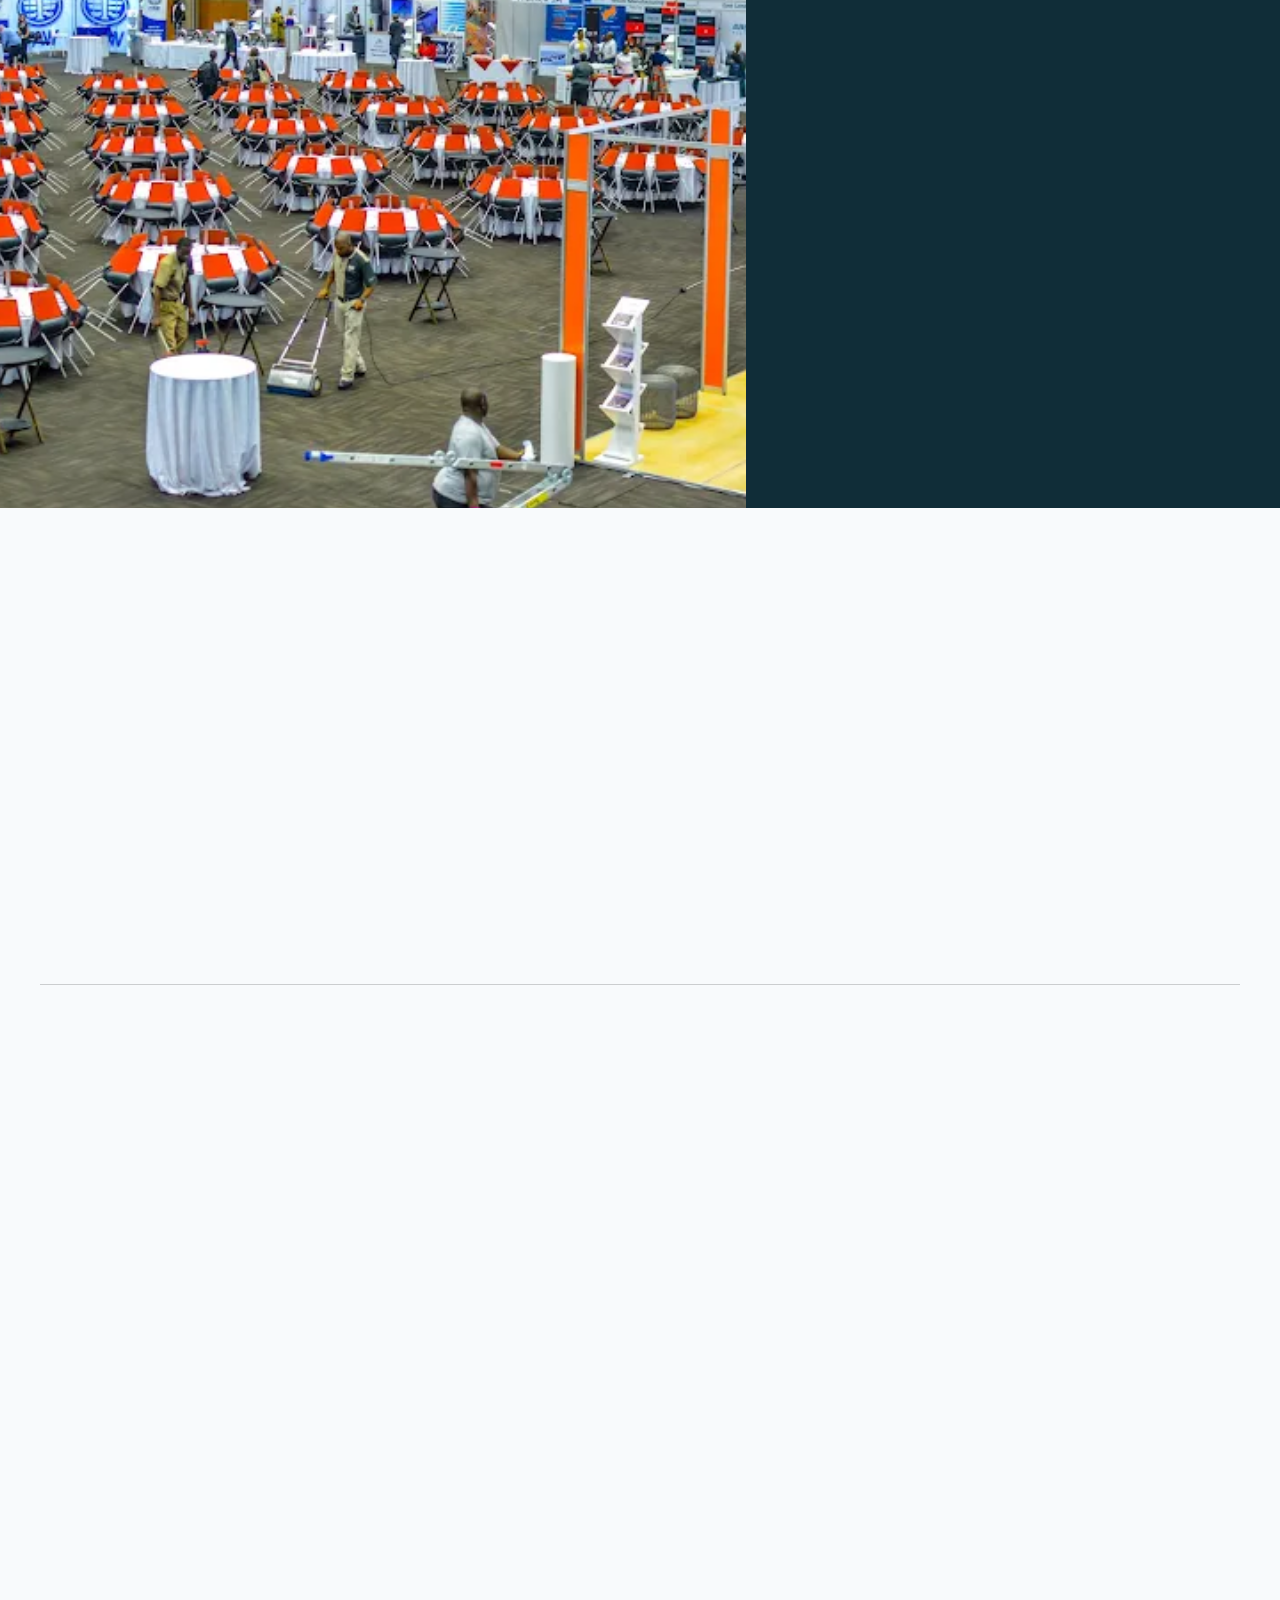
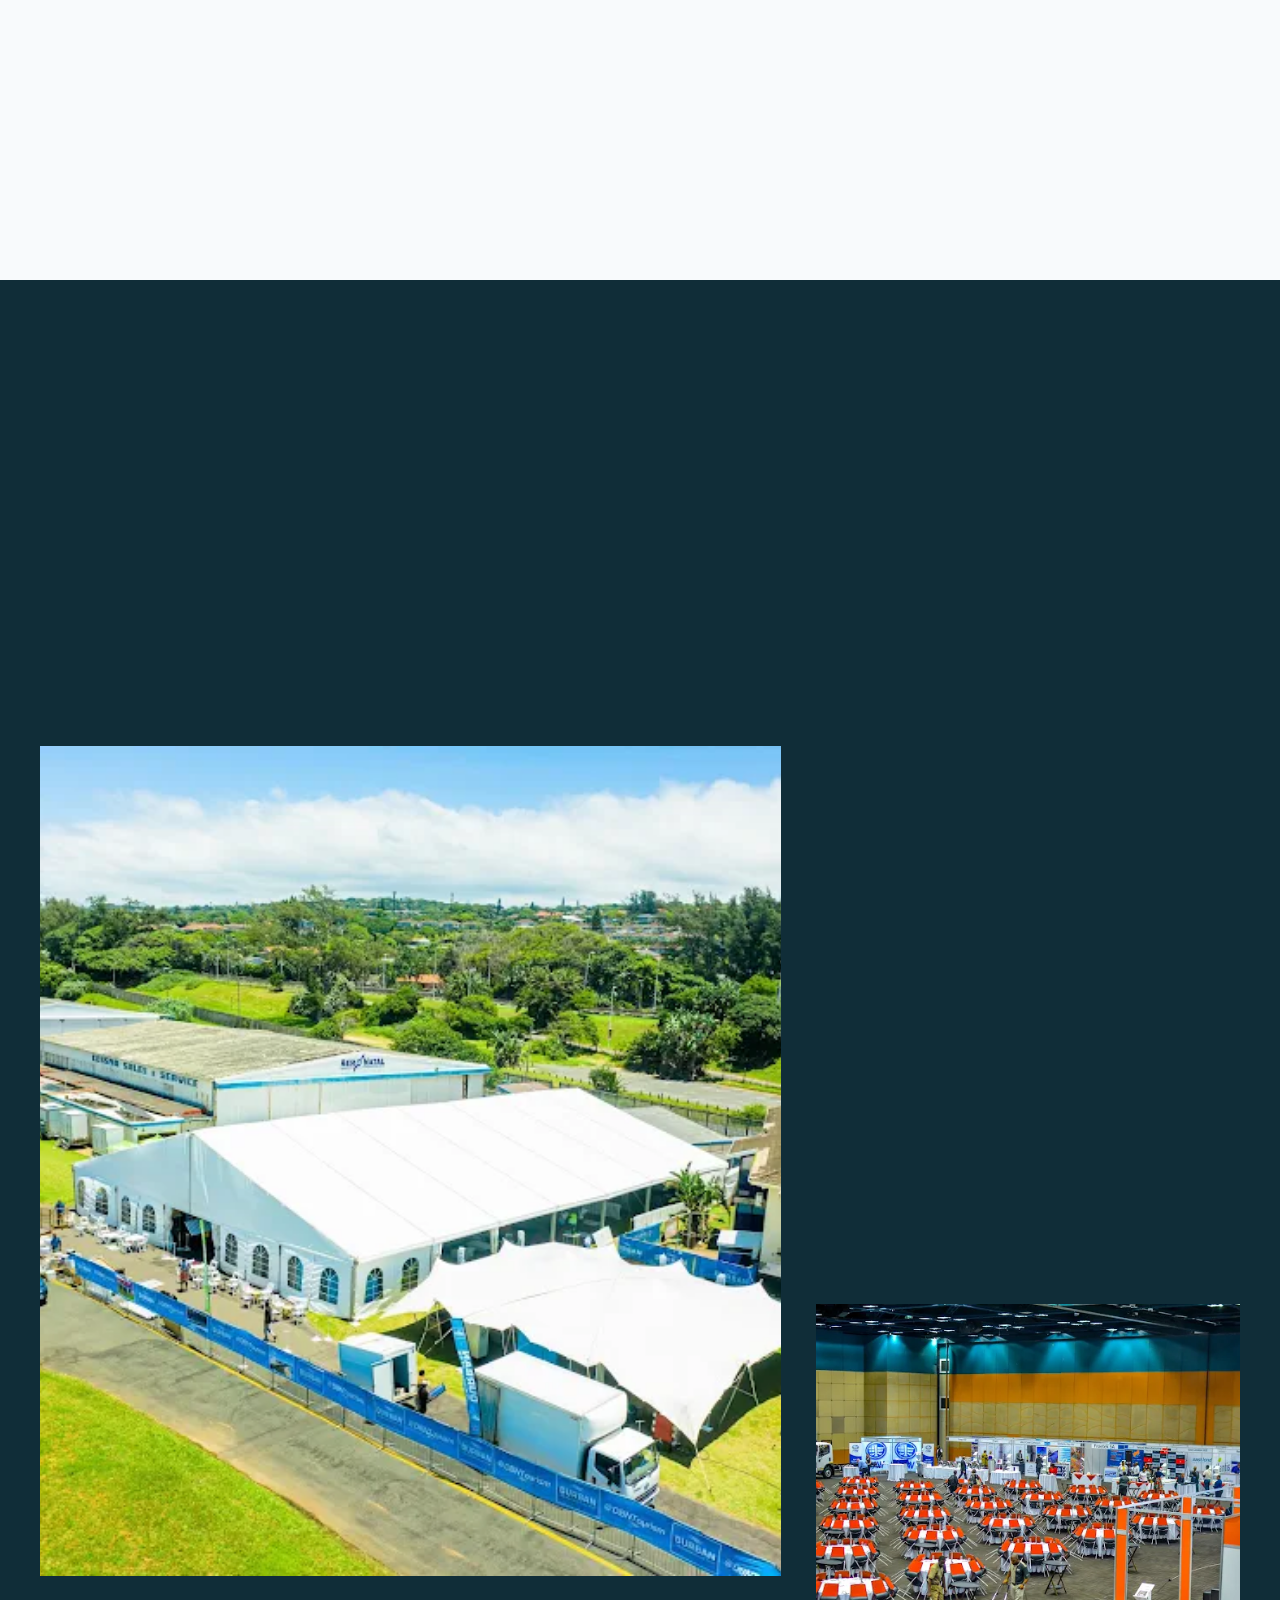
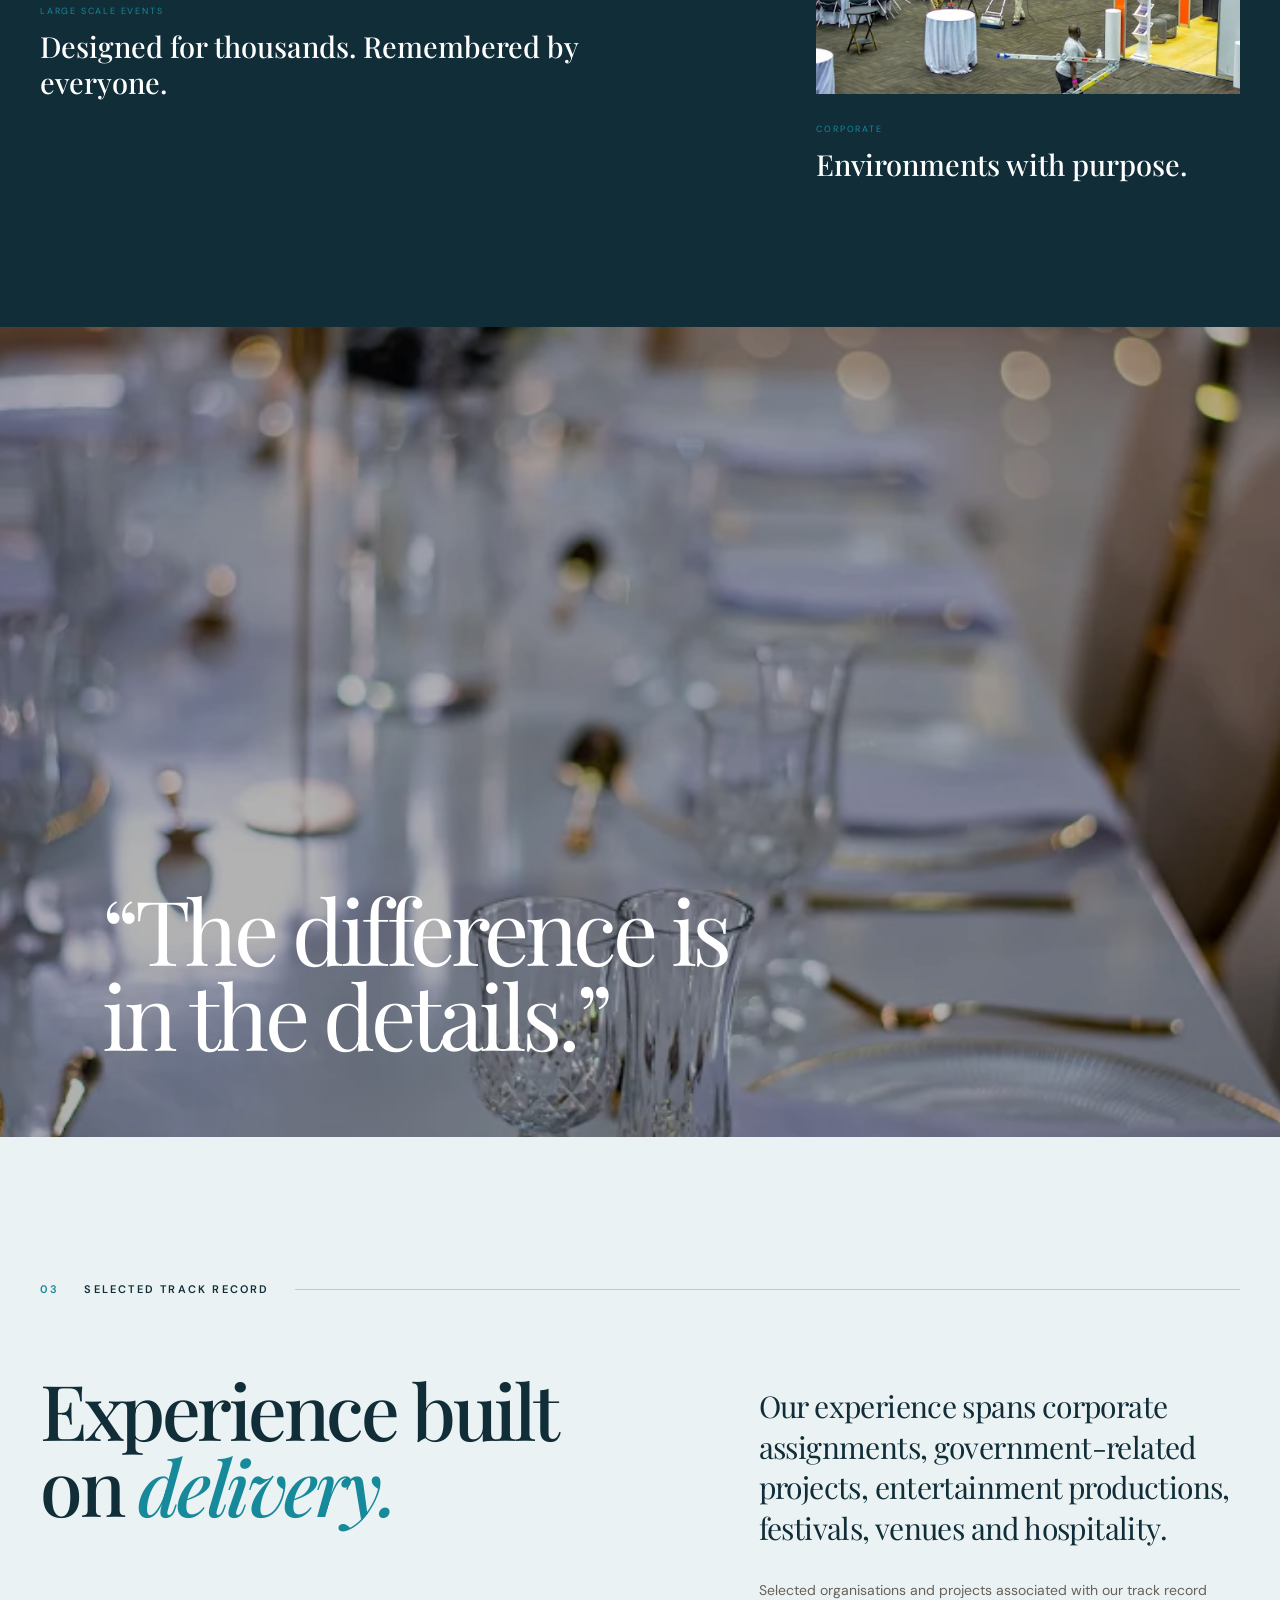
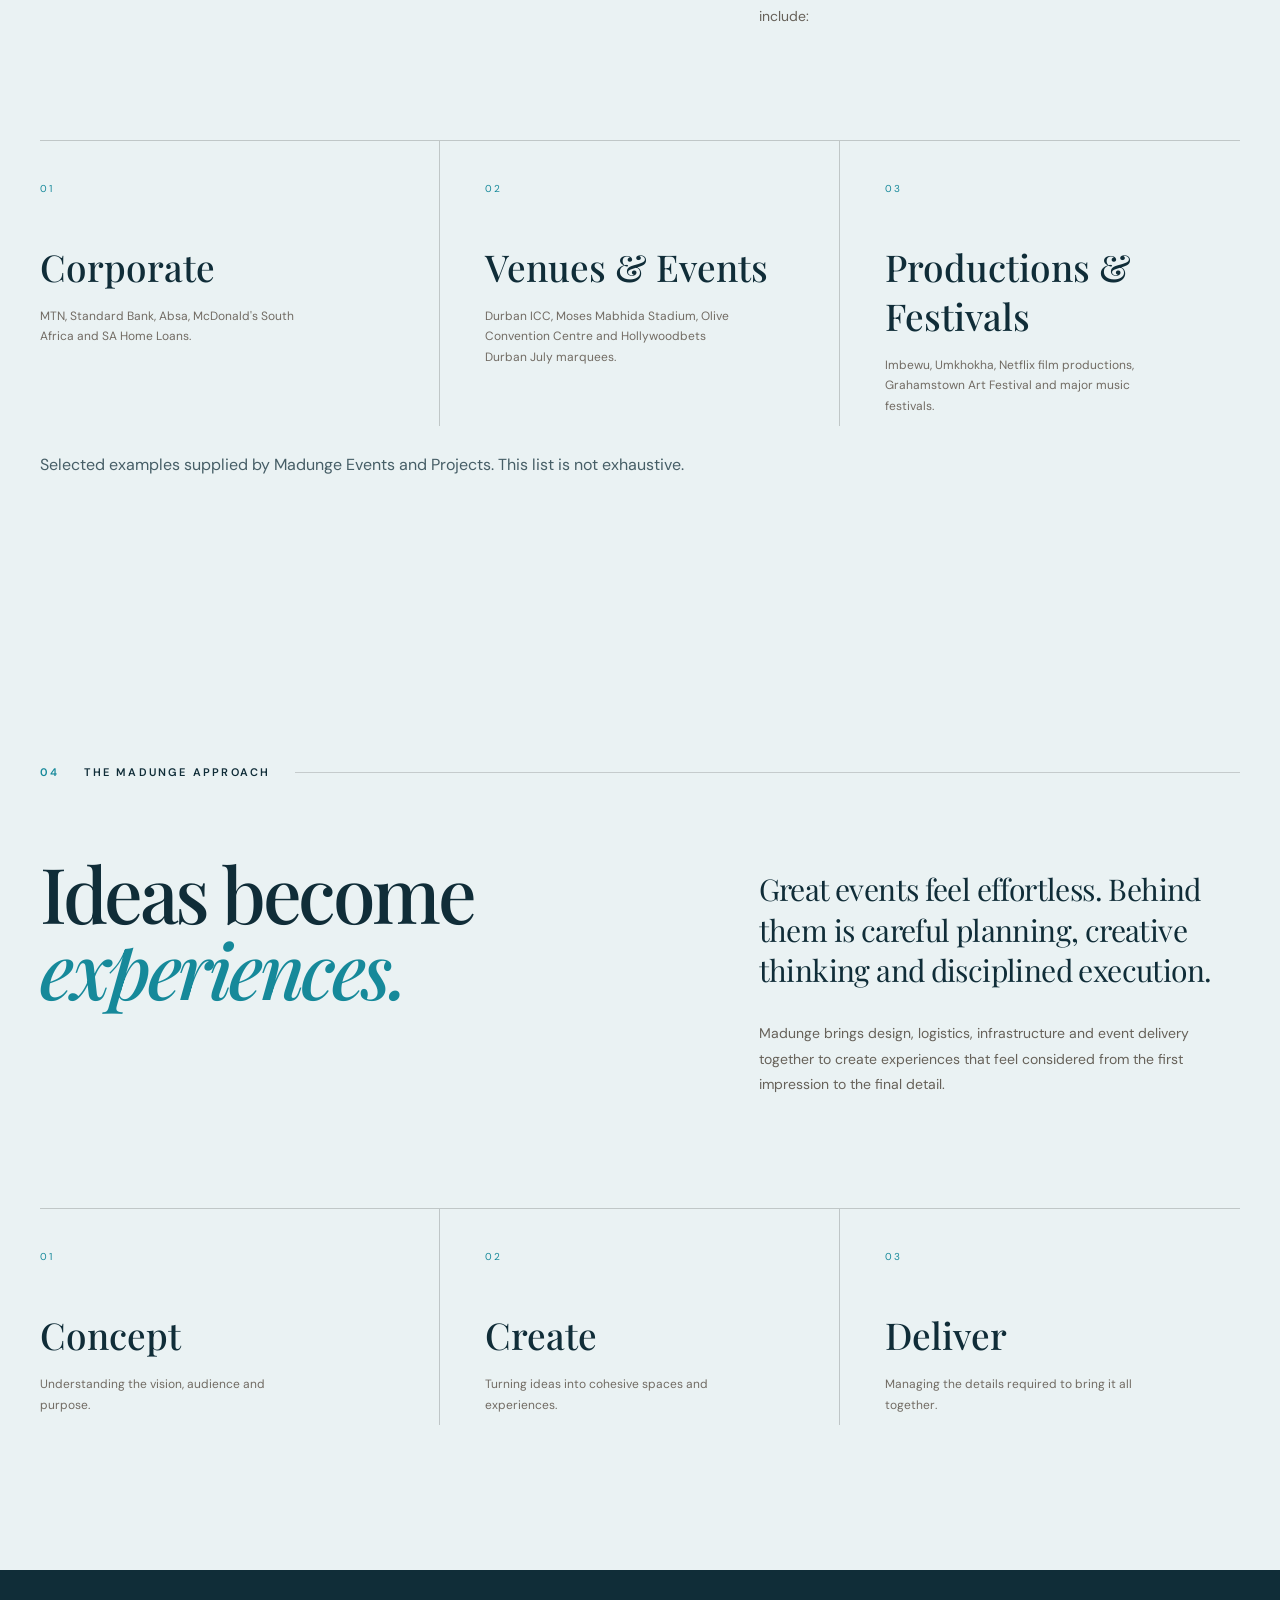
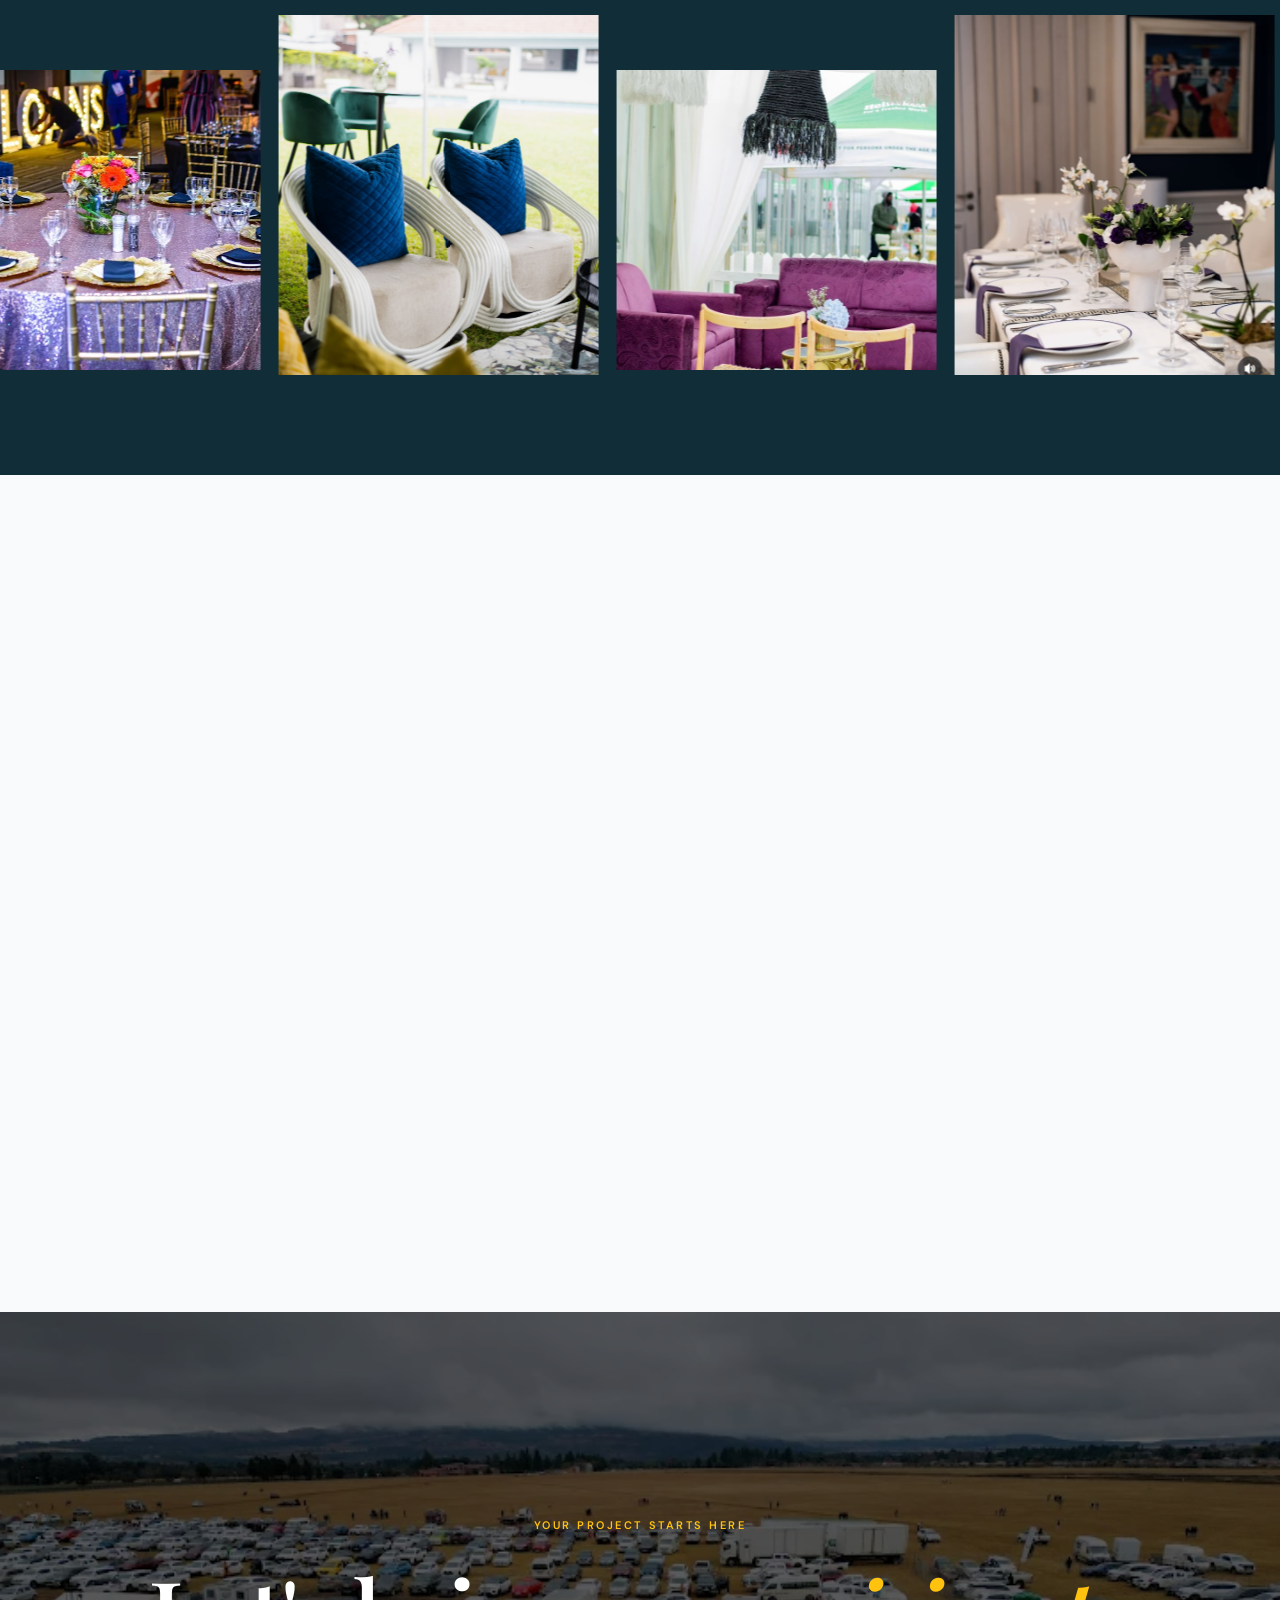
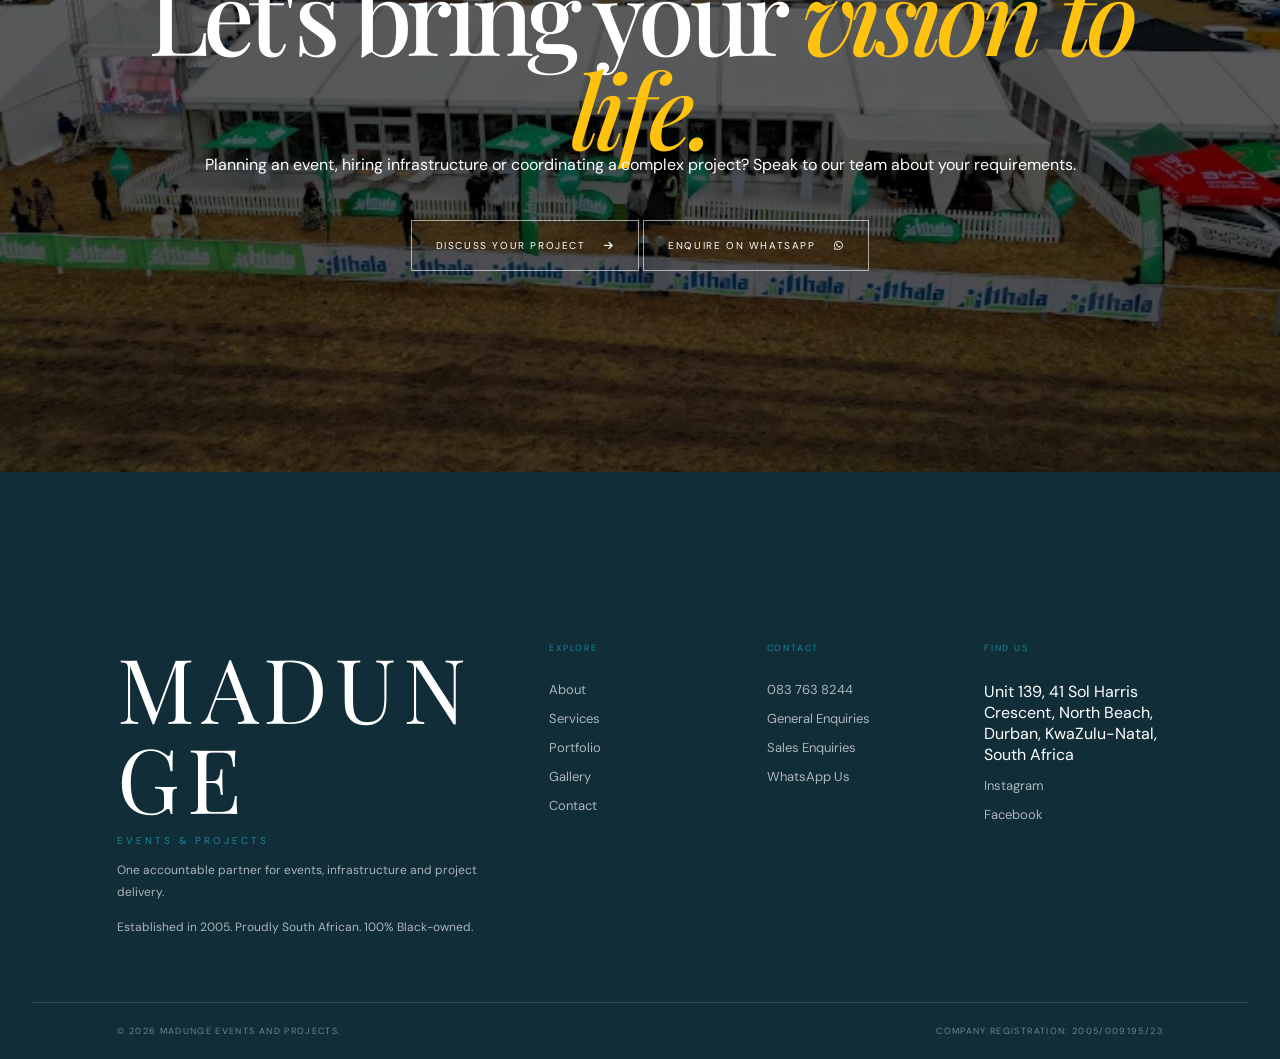
==== commit 06748a73: "Close homepage footer container correctly" ====
--- a/index.html
+++ b/index.html
@@ -970,6 +970,8 @@
 
 </div>
 
+    </div>
+
     </footer>
 
 
--- a/css/style.css
+++ b/css/style.css
@@ -7665,3 +7665,75 @@
 .custom-select-menu button {
     min-height: 44px;
 }
+
+
+/* FOOTER LAYOUT FIX — keep the brand and navigation in separate columns. */
+.footer > .container {
+    width: min(100% - 64px, 1400px);
+    margin-inline: auto;
+}
+.footer-top {
+    display: grid;
+    grid-template-columns: minmax(0, 0.9fr) minmax(0, 1.5fr);
+    align-items: start;
+    gap: clamp(32px, 5vw, 80px);
+    padding-bottom: 64px;
+}
+.footer-brand {
+    min-width: 0;
+    overflow-wrap: anywhere;
+}
+.footer-brand > p:not(:first-of-type) {
+    max-width: 420px;
+    line-height: 1.8;
+    letter-spacing: normal;
+    text-transform: none;
+    font-size: 12px;
+    color: rgba(255,255,255,.65);
+}
+.footer-links {
+    min-width: 0;
+    display: grid;
+    grid-template-columns: repeat(3, minmax(0, 1fr));
+    gap: clamp(18px, 3vw, 44px);
+    align-self: start;
+}
+.footer-links > div {
+    min-width: 0;
+}
+.footer-links a,
+.footer-links p {
+    overflow-wrap: anywhere;
+}
+@media (max-width: 900px) {
+    .footer-top {
+        grid-template-columns: minmax(0, 1fr);
+        gap: 38px;
+    }
+    .footer-links {
+        grid-template-columns: repeat(3, minmax(0, 1fr));
+    }
+}
+@media (max-width: 600px) {
+    .footer > .container {
+        width: calc(100% - 36px);
+    }
+    .footer-top {
+        padding: 50px 0 40px;
+        gap: 32px;
+    }
+    .footer-logo {
+        font-size: clamp(44px, 12vw, 64px);
+    }
+    .footer-links {
+        grid-template-columns: repeat(2, minmax(0, 1fr));
+        gap: 28px 18px;
+    }
+    .footer-bottom {
+        align-items: flex-start;
+        flex-direction: column;
+        gap: 12px;
+        padding: 22px 0;
+        line-height: 1.8;
+    }
+}
